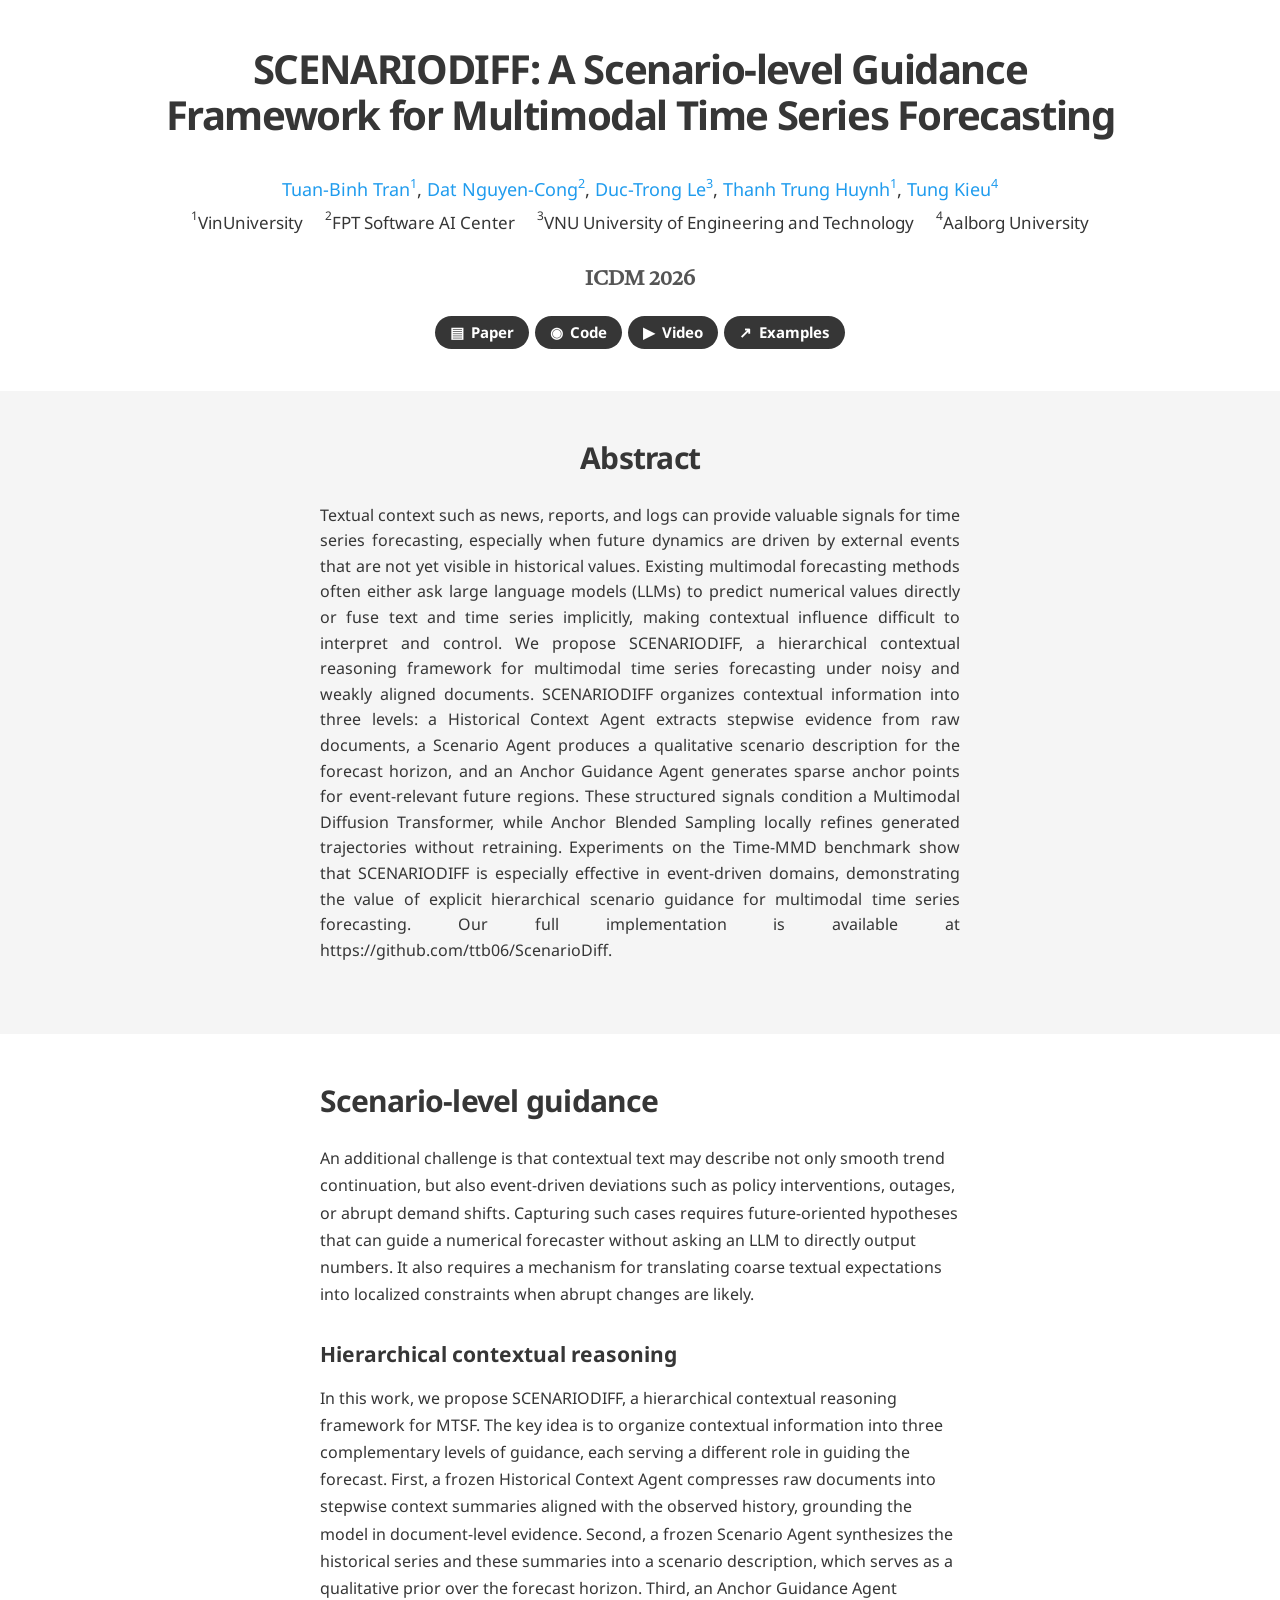
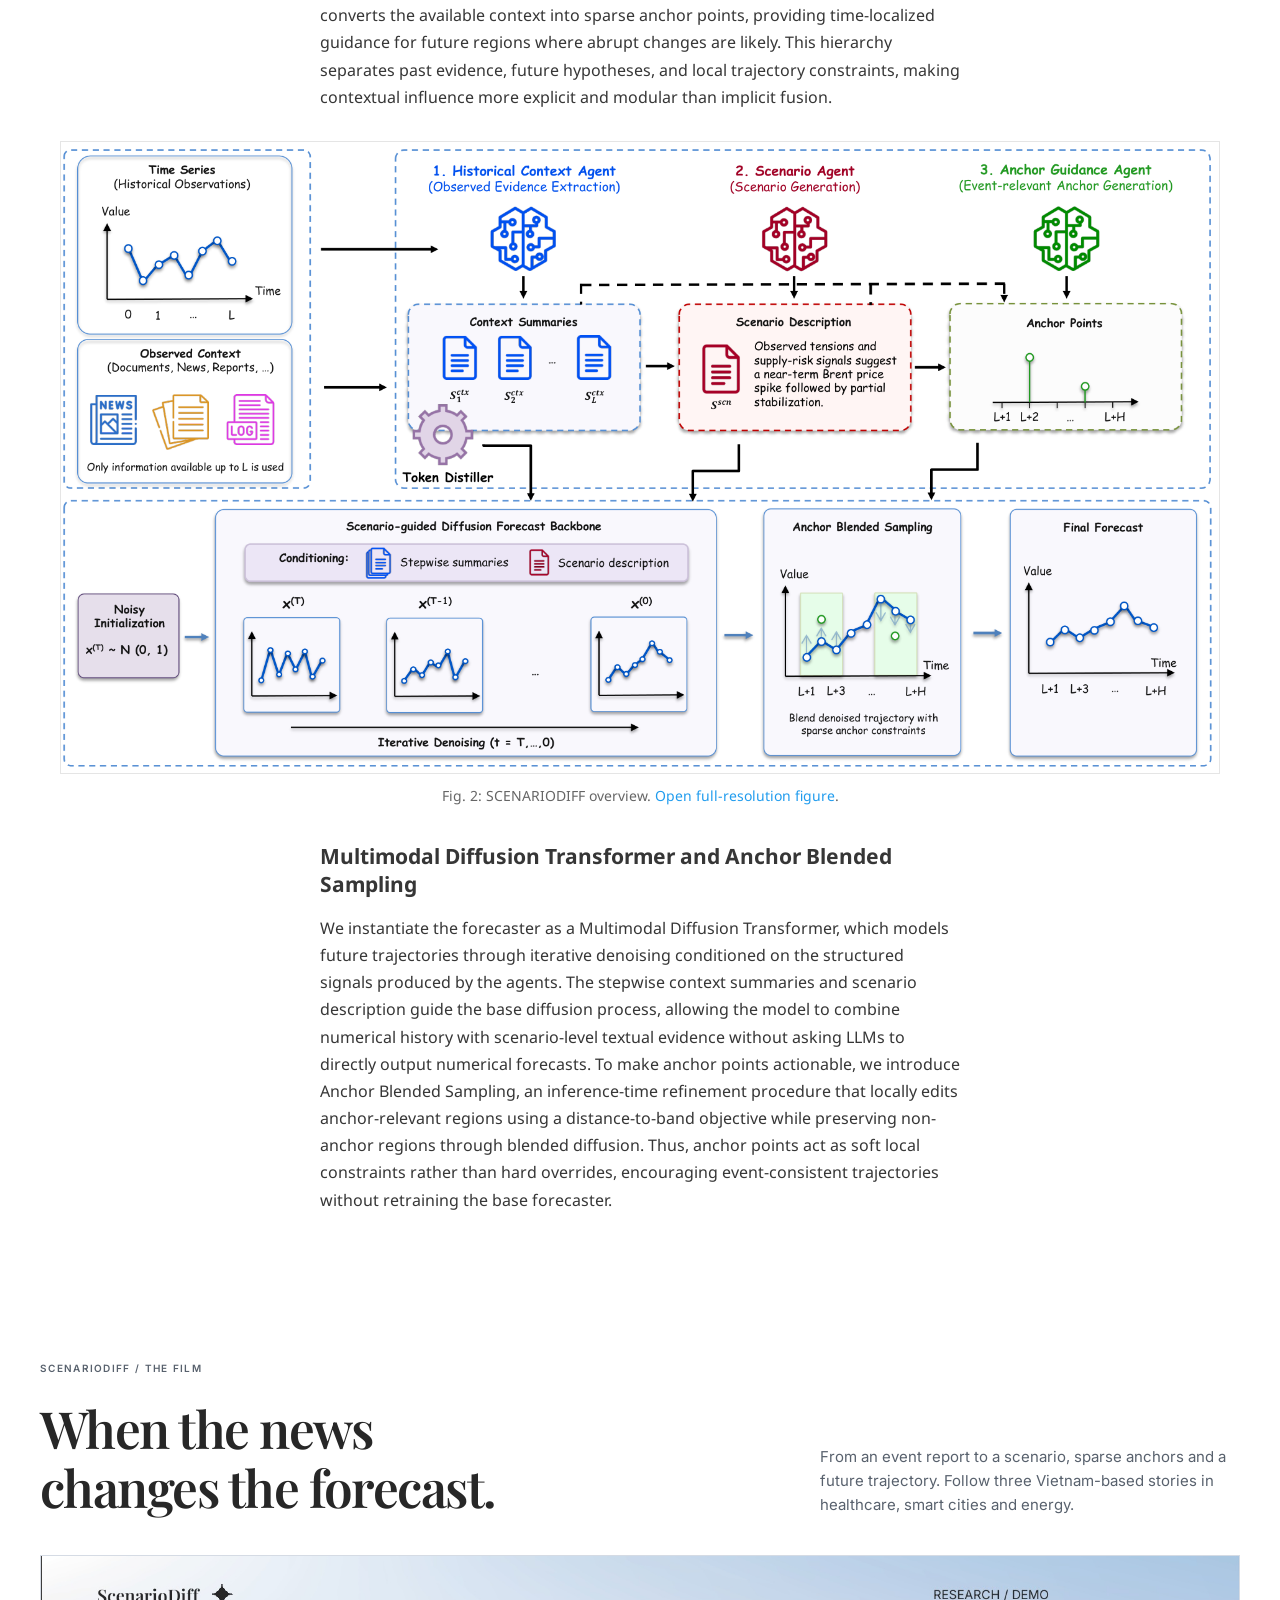
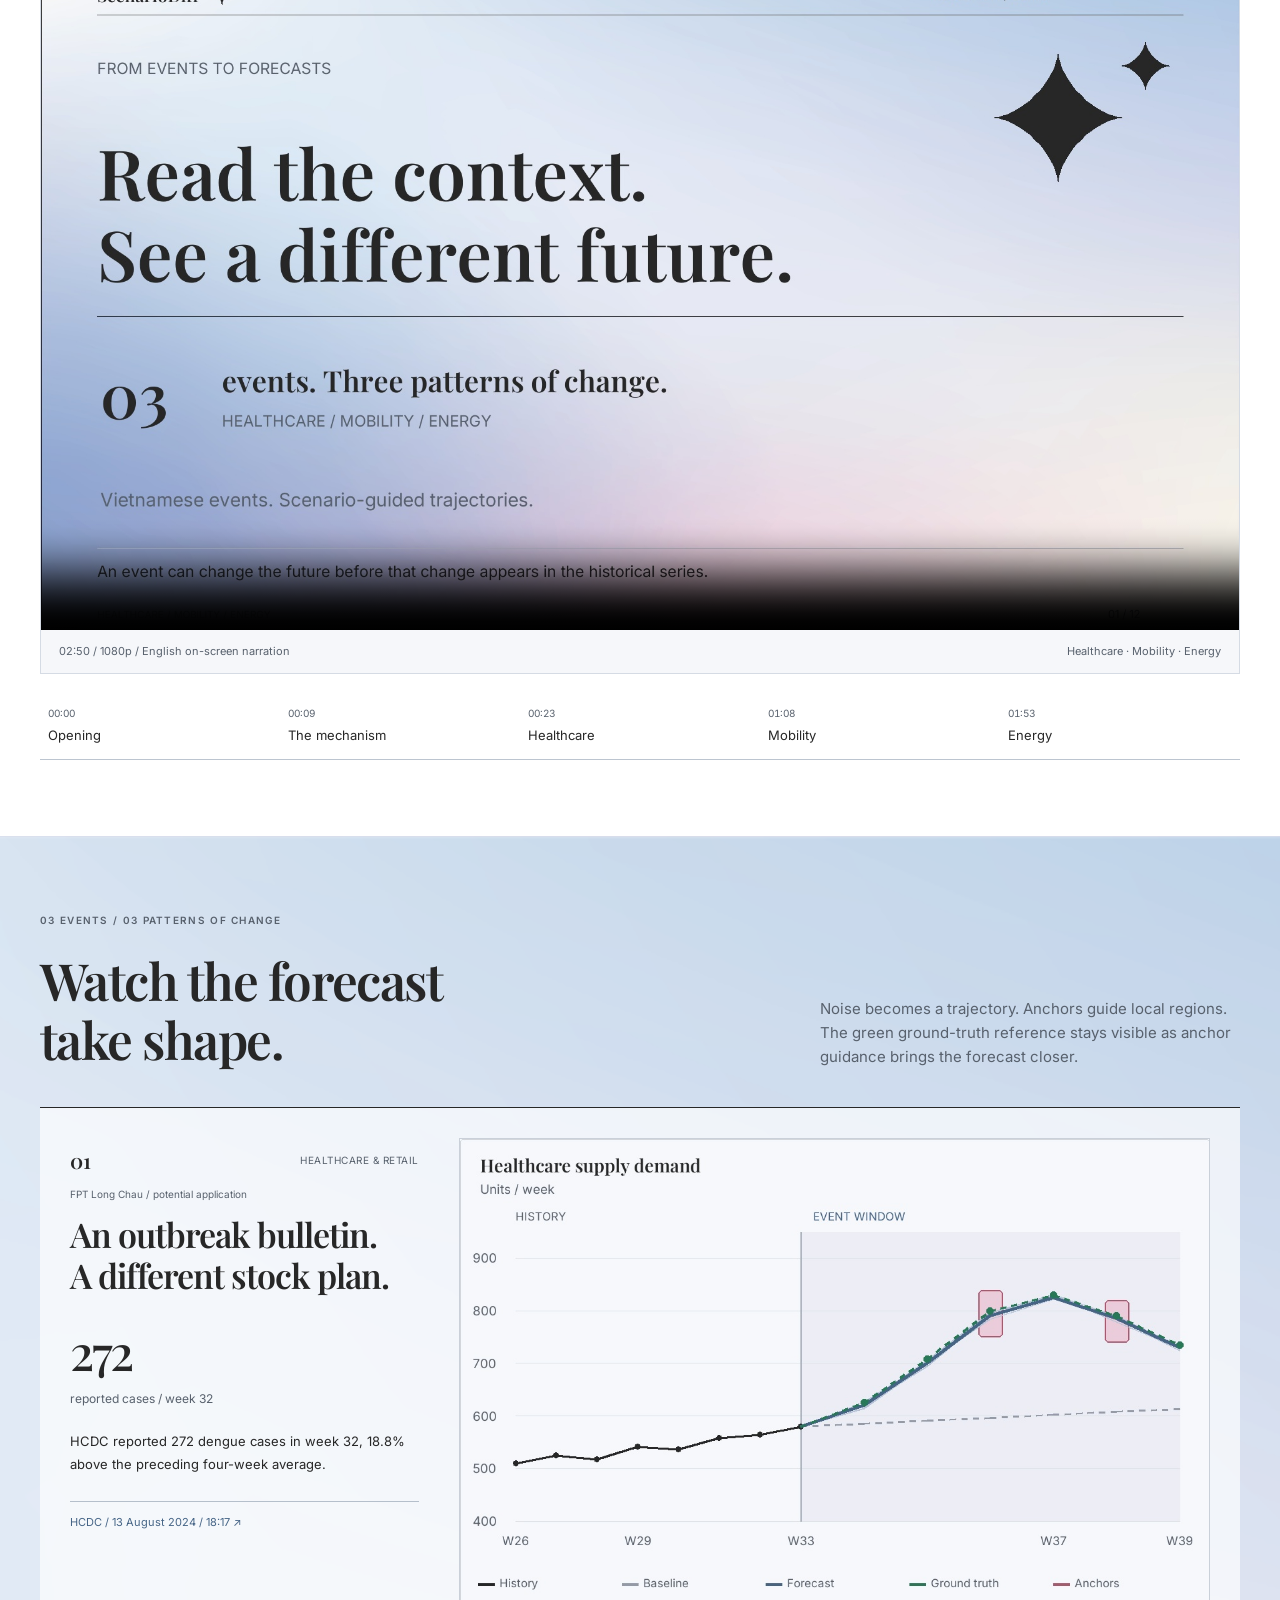
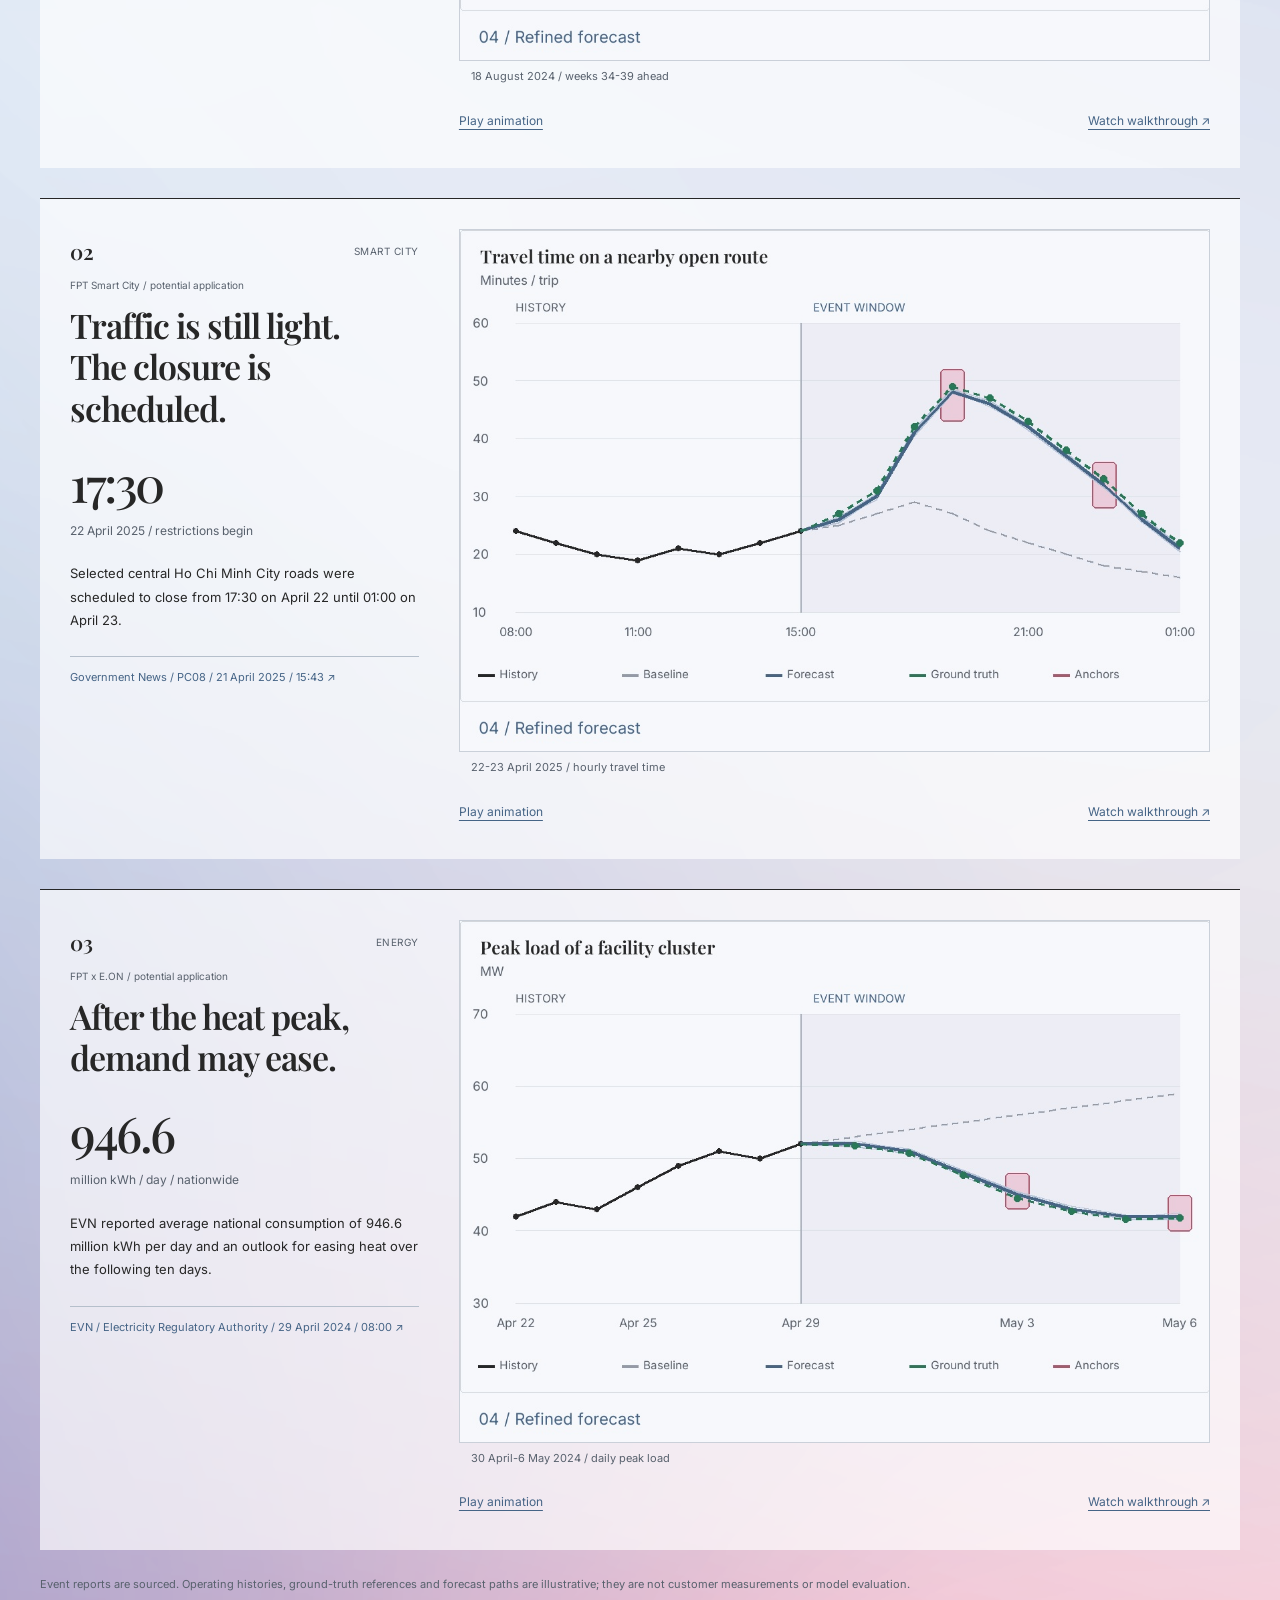
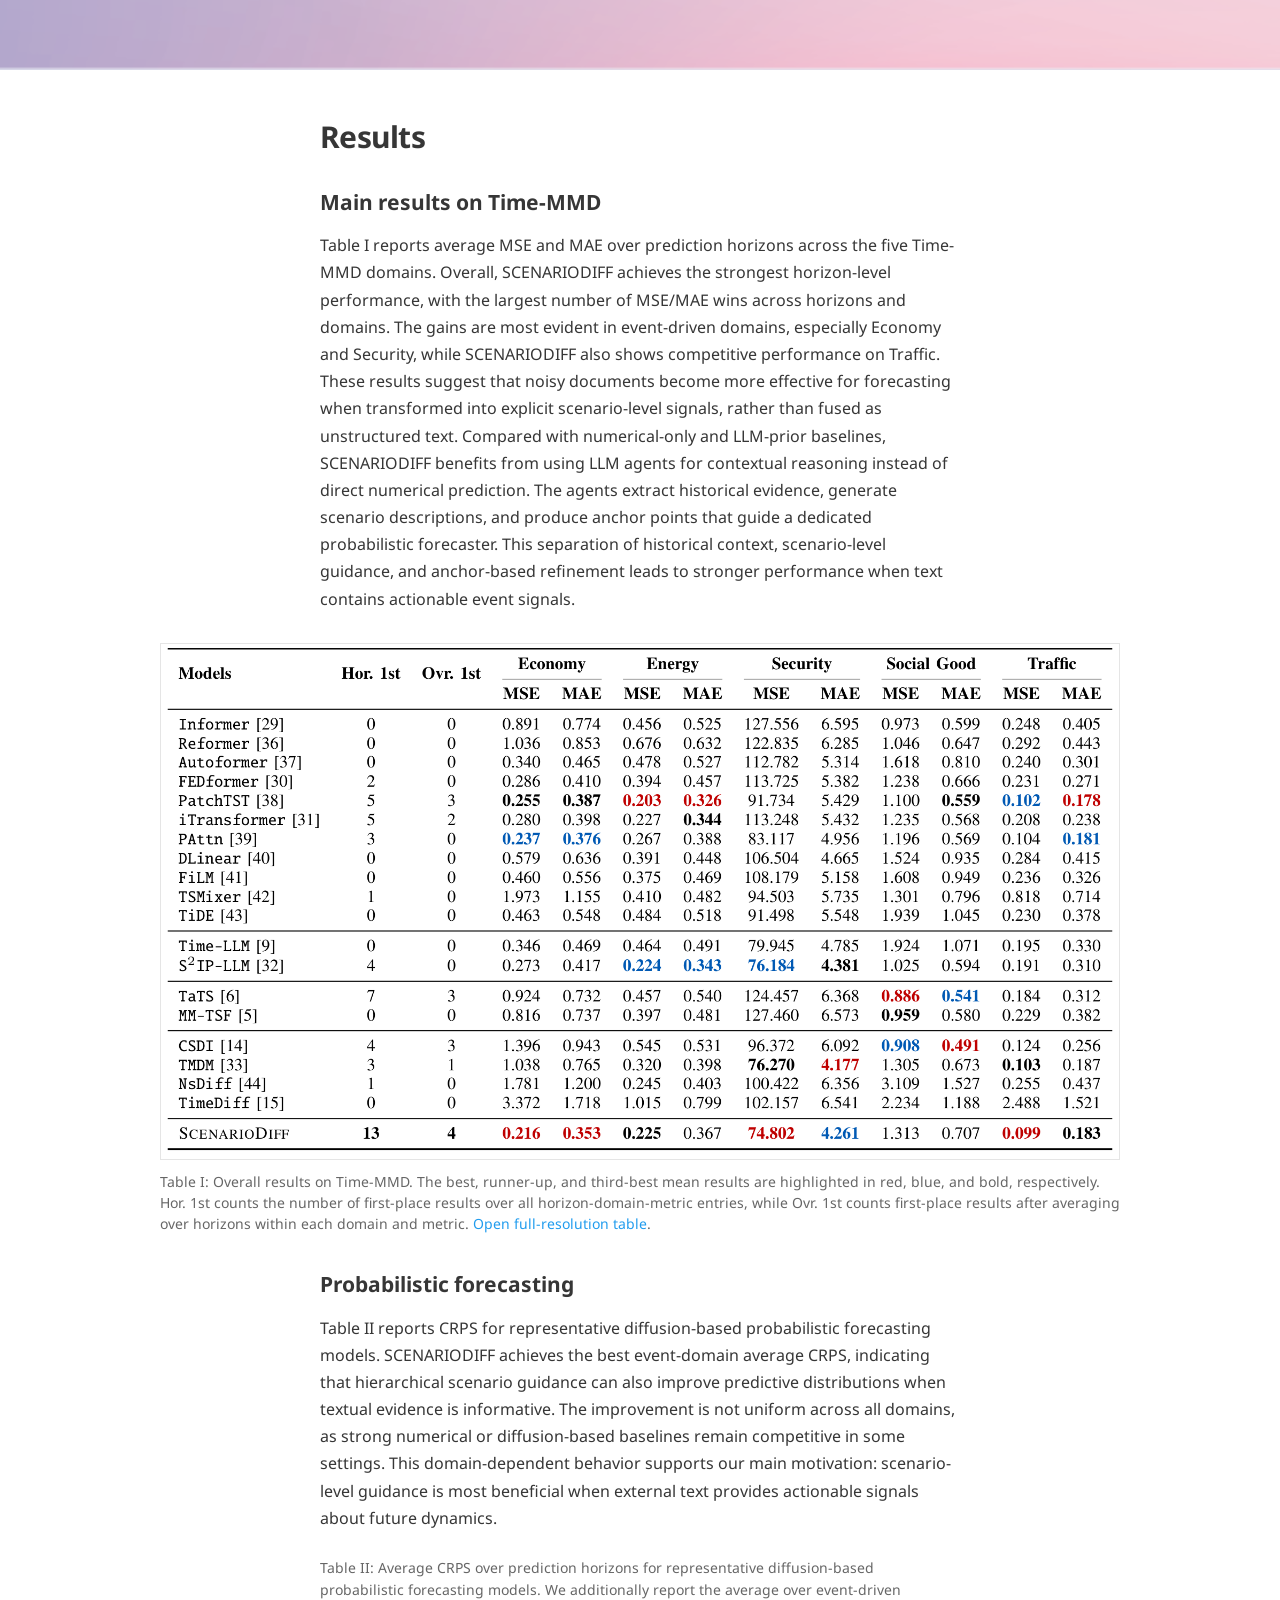
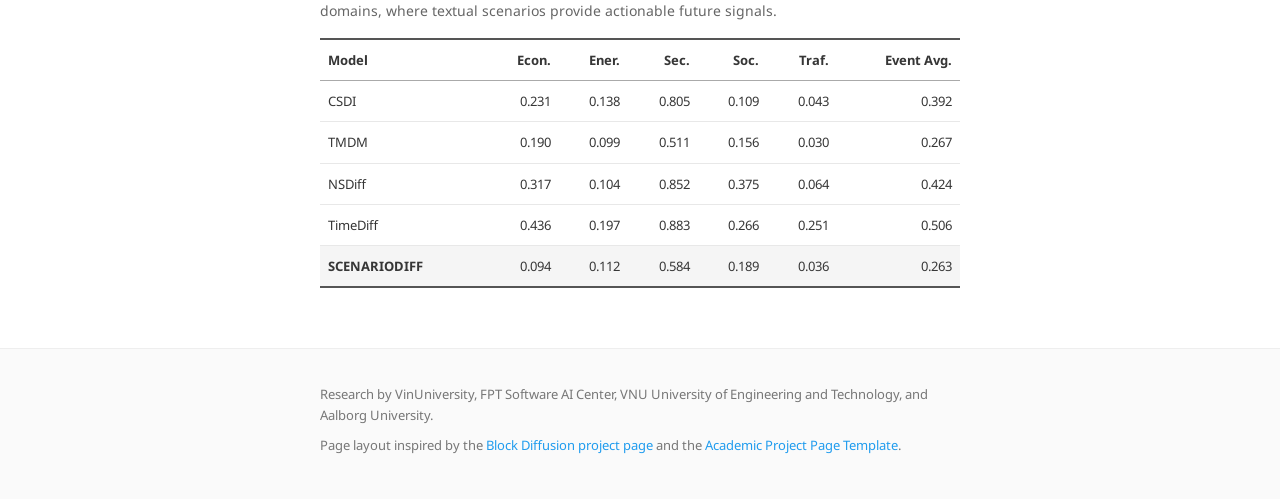
==== index.html @ 07244c04 "Restore Vietnam scenarios with persistent truth and improving anchor guidance" ====
<!doctype html>
<html lang="en">
<head>
  <meta charset="utf-8">
  <meta name="viewport" content="width=device-width, initial-scale=1">
  <meta name="description" content="ScenarioDiff: a scenario-level guidance framework for multimodal time series forecasting. ICDM 2026 research project page, video, and illustrative demo.">
  <meta property="og:title" content="ScenarioDiff: A Scenario-level Guidance Framework for Multimodal Time Series Forecasting">
  <meta property="og:description" content="A research project page with a video and illustrative examples of scenario-guided forecasting.">
  <meta property="og:image" content="assets/poster.jpg">
  <title>ScenarioDiff: Scenario-level Guidance for Time Series Forecasting</title>
  <link href="https://fonts.googleapis.com/css?family=Google+Sans|Noto+Sans|Castoro" rel="stylesheet">
  <link rel="stylesheet" href="styles.css">
  <link rel="stylesheet" href="demo.css">
  <script src="assets/demo-data.js" defer></script>
  <script src="demo.js" defer></script>
</head>
<body>
  <a class="skip-link" href="#abstract">Skip to content</a>

  <header class="publication-header">
    <div class="wide-container">
      <h1>SCENARIODIFF: A Scenario-level Guidance Framework for Multimodal Time Series Forecasting</h1>
      <p class="publication-authors">
        <span>Tuan-Binh Tran<sup>1</sup></span>,
        <span>Dat Nguyen-Cong<sup>2</sup></span>,
        <span>Duc-Trong Le<sup>3</sup></span>,
        <span>Thanh Trung Huynh<sup>1</sup></span>,
        <span>Tung Kieu<sup>4</sup></span>
      </p>
      <p class="publication-affiliations"><span><sup>1</sup>VinUniversity</span><span><sup>2</sup>FPT Software AI Center</span><span><sup>3</sup>VNU University of Engineering and Technology</span><span><sup>4</sup>Aalborg University</span></p>
      <p class="publication-venue">ICDM 2026</p>
      <div class="publication-links">
        <a href="assets/scenariodiff-paper.pdf" target="_blank" rel="noopener noreferrer"><span aria-hidden="true">▤</span> Paper</a>
        <a href="https://github.com/ttb06/ScenarioDiff" target="_blank" rel="noopener noreferrer"><span aria-hidden="true">◉</span> Code</a>
        <a href="#video"><span aria-hidden="true">▶</span> Video</a>
        <a href="#examples"><span aria-hidden="true">↗</span> Examples</a>
      </div>
    </div>
  </header>

  <main>
    <section id="abstract" class="section-shaded">
      <div class="article-container">
        <h2 class="section-title center">Abstract</h2>
        <p class="abstract-text">Textual context such as news, reports, and logs can provide valuable signals for time series forecasting, especially when future dynamics are driven by external events that are not yet visible in historical values. Existing multimodal forecasting methods often either ask large language models (LLMs) to predict numerical values directly or fuse text and time series implicitly, making contextual influence difficult to interpret and control. We propose SCENARIODIFF, a hierarchical contextual reasoning framework for multimodal time series forecasting under noisy and weakly aligned documents. SCENARIODIFF organizes contextual information into three levels: a Historical Context Agent extracts stepwise evidence from raw documents, a Scenario Agent produces a qualitative scenario description for the forecast horizon, and an Anchor Guidance Agent generates sparse anchor points for event-relevant future regions. These structured signals condition a Multimodal Diffusion Transformer, while Anchor Blended Sampling locally refines generated trajectories without retraining. Experiments on the Time-MMD benchmark show that SCENARIODIFF is especially effective in event-driven domains, demonstrating the value of explicit hierarchical scenario guidance for multimodal time series forecasting. Our full implementation is available at https://github.com/ttb06/ScenarioDiff.</p>
      </div>
    </section>

    <section id="method" class="article-section">
      <div class="article-container research-copy">
        <h2 class="section-title">Scenario-level guidance</h2>
        <p>An additional challenge is that contextual text may describe not only smooth trend continuation, but also event-driven deviations such as policy interventions, outages, or abrupt demand shifts. Capturing such cases requires future-oriented hypotheses that can guide a numerical forecaster without asking an LLM to directly output numbers. It also requires a mechanism for translating coarse textual expectations into localized constraints when abrupt changes are likely.</p>
        <h3>Hierarchical contextual reasoning</h3>
        <p>In this work, we propose SCENARIODIFF, a hierarchical contextual reasoning framework for MTSF. The key idea is to organize contextual information into three complementary levels of guidance, each serving a different role in guiding the forecast. First, a frozen Historical Context Agent compresses raw documents into stepwise context summaries aligned with the observed history, grounding the model in document-level evidence. Second, a frozen Scenario Agent synthesizes the historical series and these summaries into a scenario description, which serves as a qualitative prior over the forecast horizon. Third, an Anchor Guidance Agent converts the available context into sparse anchor points, providing time-localized guidance for future regions where abrupt changes are likely. This hierarchy separates past evidence, future hypotheses, and local trajectory constraints, making contextual influence more explicit and modular than implicit fusion.</p>
      </div>
      <div class="wide-container">
        <figure class="source-figure">
          <a href="assets/scenariodiff-method.png" target="_blank" rel="noopener noreferrer" aria-label="Open Figure 2 from the paper at full resolution"><img src="assets/scenariodiff-method.png" alt="Original paper Figure 2 showing time series and observed documents, three guidance agents, the scenario-guided diffusion backbone, anchor blended sampling, and the final forecast." loading="lazy" width="1864" height="1016"></a>
          <figcaption>Fig. 2: SCENARIODIFF overview. <a href="assets/scenariodiff-method.png" target="_blank" rel="noopener noreferrer">Open full-resolution figure</a>.</figcaption>
        </figure>
      </div>
      <div class="article-container research-copy">
        <h3>Multimodal Diffusion Transformer and Anchor Blended Sampling</h3>
        <p>We instantiate the forecaster as a Multimodal Diffusion Transformer, which models future trajectories through iterative denoising conditioned on the structured signals produced by the agents. The stepwise context summaries and scenario description guide the base diffusion process, allowing the model to combine numerical history with scenario-level textual evidence without asking LLMs to directly output numerical forecasts. To make anchor points actionable, we introduce Anchor Blended Sampling, an inference-time refinement procedure that locally edits anchor-relevant regions using a distance-to-band objective while preserving non-anchor regions through blended diffusion. Thus, anchor points act as soft local constraints rather than hard overrides, encouraging event-consistent trajectories without retraining the base forecaster.</p>
      </div>
    </section>

    <section id="video" class="editorial-demo demo-film" lang="en">
      <div class="demo-container">
        <p class="demo-eyebrow">SCENARIODIFF / THE FILM</p>
        <div class="demo-section-heading"><h2>When the news<br>changes the forecast.</h2><p>From an event report to a scenario, sparse anchors and a future trajectory. Follow three Vietnam-based stories in healthcare, smart cities and energy.</p></div>
        <figure class="presentation-film">
          <video id="presentation-video" controls controlslist="nodownload" playsinline preload="metadata" poster="assets/poster.jpg" aria-label="ScenarioDiff presentation in English"><source src="assets/scenariodiff-demo.mp4" type="video/mp4"><track kind="captions" src="assets/demo-en.vtt" srclang="en" label="English">Your browser does not support embedded video.</video>
          <figcaption><span>02:50 / 1080p / English on-screen narration</span><span>Healthcare &middot; Mobility &middot; Energy</span></figcaption>
        </figure>
        <nav class="film-chapters" aria-label="Video chapters"><button type="button" data-seek="0"><span>00:00</span> Opening</button><button type="button" data-seek="9"><span>00:09</span> The mechanism</button><button type="button" data-seek="23"><span>00:23</span> Healthcare</button><button type="button" data-seek="68"><span>01:08</span> Mobility</button><button type="button" data-seek="113"><span>01:53</span> Energy</button></nav>

      </div>
    </section>

    <section id="examples" class="editorial-demo demo-examples" lang="en">
      <div class="demo-container">
        <p class="demo-eyebrow">03 EVENTS / 03 PATTERNS OF CHANGE</p>
        <div class="demo-section-heading"><h2>Watch the forecast<br>take shape.</h2><p>Noise becomes a trajectory. Anchors guide local regions. The green ground-truth reference stays visible as anchor guidance brings the forecast closer.</p></div>
        <div class="event-examples" id="event-examples"></div>
        <p class="provenance-note">Event reports are sourced. Operating histories, ground-truth references and forecast paths are illustrative; they are not customer measurements or model evaluation.</p>
      </div>
    </section>

    <dialog id="clip-dialog" class="editorial-demo clip-dialog" lang="en"><div class="clip-dialog-header"><h2 id="clip-title">Event walkthrough</h2><button type="button" id="close-clip" aria-label="Close video">Close &times;</button></div><video id="clip-video" controls controlslist="nodownload" playsinline preload="metadata"></video></dialog>

    <section id="results" class="article-section">
      <div class="article-container research-copy">
        <h2 class="section-title">Results</h2>
        <h3>Main results on Time-MMD</h3>
        <p>Table I reports average MSE and MAE over prediction horizons across the five Time-MMD domains. Overall, SCENARIODIFF achieves the strongest horizon-level performance, with the largest number of MSE/MAE wins across horizons and domains. The gains are most evident in event-driven domains, especially Economy and Security, while SCENARIODIFF also shows competitive performance on Traffic. These results suggest that noisy documents become more effective for forecasting when transformed into explicit scenario-level signals, rather than fused as unstructured text. Compared with numerical-only and LLM-prior baselines, SCENARIODIFF benefits from using LLM agents for contextual reasoning instead of direct numerical prediction. The agents extract historical evidence, generate scenario descriptions, and produce anchor points that guide a dedicated probabilistic forecaster. This separation of historical context, scenario-level guidance, and anchor-based refinement leads to stronger performance when text contains actionable event signals.</p>
      </div>
      <div class="wide-container">
        <figure class="source-figure results-figure">
          <a href="assets/scenariodiff-results.png" target="_blank" rel="noopener noreferrer" aria-label="Open the complete original Table I at full resolution"><img src="assets/scenariodiff-results.png" alt="Complete Table I from the paper: MSE and MAE for all 20 models across Economy, Energy, Security, Social Good, and Traffic. ScenarioDiff records 13 horizon-level first-place results and four first places after averaging over horizons." loading="lazy" width="1792" height="964"></a>
          <figcaption>Table I: Overall results on Time-MMD. The best, runner-up, and third-best mean results are highlighted in red, blue, and bold, respectively. Hor. 1st counts the number of first-place results over all horizon-domain-metric entries, while Ovr. 1st counts first-place results after averaging over horizons within each domain and metric. <a href="assets/scenariodiff-results.png" target="_blank" rel="noopener noreferrer">Open full-resolution table</a>.</figcaption>
        </figure>
      </div>
      <div class="article-container research-copy">
        <h3>Probabilistic forecasting</h3>
        <p>Table II reports CRPS for representative diffusion-based probabilistic forecasting models. SCENARIODIFF achieves the best event-domain average CRPS, indicating that hierarchical scenario guidance can also improve predictive distributions when textual evidence is informative. The improvement is not uniform across all domains, as strong numerical or diffusion-based baselines remain competitive in some settings. This domain-dependent behavior supports our main motivation: scenario-level guidance is most beneficial when external text provides actionable signals about future dynamics.</p>
        <div class="table-scroll" role="region" aria-label="Table II: probabilistic forecasting results" tabindex="0">
          <table class="paper-results-table">
            <caption>Table II: Average CRPS over prediction horizons for representative diffusion-based probabilistic forecasting models. We additionally report the average over event-driven domains, where textual scenarios provide actionable future signals.</caption>
            <thead><tr><th scope="col">Model</th><th scope="col">Econ.</th><th scope="col">Ener.</th><th scope="col">Sec.</th><th scope="col">Soc.</th><th scope="col">Traf.</th><th scope="col">Event Avg.</th></tr></thead>
            <tbody>
              <tr><th scope="row">CSDI</th><td>0.231</td><td>0.138</td><td>0.805</td><td>0.109</td><td>0.043</td><td>0.392</td></tr>
              <tr><th scope="row">TMDM</th><td>0.190</td><td>0.099</td><td>0.511</td><td>0.156</td><td>0.030</td><td>0.267</td></tr>
              <tr><th scope="row">NSDiff</th><td>0.317</td><td>0.104</td><td>0.852</td><td>0.375</td><td>0.064</td><td>0.424</td></tr>
              <tr><th scope="row">TimeDiff</th><td>0.436</td><td>0.197</td><td>0.883</td><td>0.266</td><td>0.251</td><td>0.506</td></tr>
              <tr class="our-method"><th scope="row">SCENARIODIFF</th><td>0.094</td><td>0.112</td><td>0.584</td><td>0.189</td><td>0.036</td><td>0.263</td></tr>
            </tbody>
          </table>
        </div>
      </div>
    </section>
  </main>

  <footer class="site-footer"><div class="article-container"><p>Research by VinUniversity, FPT Software AI Center, VNU University of Engineering and Technology, and Aalborg University.</p><p>Page layout inspired by the <a href="https://m-arriola.com/bd3lms/" target="_blank" rel="noopener noreferrer">Block Diffusion project page</a> and the <a href="https://github.com/eliahuhorwitz/Academic-project-page-template" target="_blank" rel="noopener noreferrer">Academic Project Page Template</a>.</p></div></footer>
</body>
</html>
---- styles.css ----
:root{--text:#363636;--muted:#555;--link:#209cee;--shade:#f5f5f5;--line:#dbdbdb;--green:#168f35;--red:#ff3860}
*{box-sizing:border-box}
html{scroll-behavior:smooth}
body{margin:0;background:#fff;color:var(--text);font:16px/1.55 'Noto Sans',Arial,sans-serif}
button,a{font:inherit}button{cursor:pointer}a{color:var(--link);text-decoration:none}a:hover{text-decoration:underline}
a:focus-visible,button:focus-visible,video:focus-visible{outline:3px solid var(--link);outline-offset:3px}
p{margin:0 0 1.15em}h1,h2,h3{margin-top:0}
.skip-link{position:absolute;left:12px;top:-80px;background:#fff;padding:8px;z-index:10}.skip-link:focus{top:10px}
.wide-container{width:min(100% - 40px,960px);margin-inline:auto}
.article-container{width:min(100% - 40px,640px);margin-inline:auto}
.publication-header{padding:46px 0 10px;text-align:center;font-family:'Google Sans','Noto Sans',Arial,sans-serif}
.publication-header h1{font-size:40px;font-weight:700;line-height:1.15;letter-spacing:-.035em;max-width:950px;margin:0 auto 36px}
.publication-authors{font-size:18px;line-height:1.75;margin:0 auto 2px;max-width:950px}
.publication-authors span{display:inline-block;color:var(--link)}
.publication-authors sup,.publication-affiliations sup{font-size:.7em;position:relative;top:-.1em}
.publication-affiliations{font-size:17px;line-height:1.65;display:flex;justify-content:center;flex-wrap:wrap;column-gap:22px;row-gap:0;max-width:920px;margin:0 auto}
.publication-affiliations span{white-space:nowrap}
.publication-venue{font:700 21px/1.4 'Castoro',Georgia,serif;color:#555;margin:29px 0 21px}
.publication-links{display:flex;align-items:center;justify-content:center;flex-wrap:wrap;gap:6px}
.publication-links a{display:inline-flex;align-items:center;gap:7px;border-radius:999px;background:#363636;color:#fff;padding:7px 15px;font-family:'Google Sans','Noto Sans',sans-serif;font-weight:700;font-size:15px;line-height:1.3}
.publication-links a:hover{background:#4a4a4a;text-decoration:none}
.publication-links a span{font-size:15px}
.teaser{padding-top:30px;padding-bottom:55px;font-family:'Google Sans','Noto Sans',sans-serif}
.teaser-row{margin:0 auto 18px}
.teaser-row h2{font-size:19px;font-weight:700;line-height:1.5;text-align:center;margin:18px 0 7px}
.teaser-row h2 span{font-weight:400;margin-left:12px;white-space:nowrap}
.ok{color:var(--green)}.no{color:#f32d3d}
.teaser-visual{height:94px;display:flex;align-items:center;justify-content:center;overflow:hidden}
.teaser-visual svg{display:block;width:100%;height:90px}
.teaser-axis{stroke:#ddd;stroke-width:1}.teaser-history{fill:none;stroke:#666;stroke-width:3}.teaser-origin{stroke:#aaa;stroke-dasharray:5 5}.teaser-baseline{fill:none;stroke:#888;stroke-width:2.5;stroke-dasharray:8 7}.teaser-guided{fill:none;stroke:#209cee;stroke-width:4;stroke-dasharray:500;stroke-dashoffset:500;animation:draw 4s 1s ease forwards}.teaser-anchor{fill:#ffe0e6;stroke:var(--red);stroke-width:1.5}
.context-strip{gap:20px;color:#595959;font-family:'Noto Sans',Arial,sans-serif}.context-strip b{font-size:25px;color:#888;font-weight:400}.context-piece{background:#fff5dc;padding:10px 15px;font-size:14px;text-align:center;border-radius:2px}
.teaser-caption{text-align:center;color:#777;font:13px/1.5 'Noto Sans',sans-serif;margin-top:20px}
.section-shaded{background:var(--shade)}
.section-title{font:700 30px/1.25 'Google Sans','Noto Sans',sans-serif;letter-spacing:-.025em;margin:0 0 26px}.section-title.center{text-align:center}
.article-section,.section-shaded{padding-top:48px;padding-bottom:52px}
.article-section.section-shaded{padding-top:48px;padding-bottom:52px}
.article-container p{line-height:1.6}
.abstract-text{text-align:justify;line-height:1.6}
.paper-figure{margin:26px 0}.paper-figure figcaption,.video-figure figcaption,.example-grid figcaption{font-size:14px;color:#666;line-height:1.5;text-align:center;margin-top:11px}
.figure-comparison{display:grid;grid-template-columns:1fr 1fr;gap:16px}.figure-comparison>div{border:1px solid #ddd;padding:12px 10px 2px}.figure-comparison span{display:block;text-align:center;font:700 15px 'Google Sans',sans-serif}.figure-comparison svg{width:100%;height:auto;display:block}
.figure-comparison path{fill:none}.gridline{stroke:#e5e5e5;stroke-width:1}.origin{stroke:#999;stroke-width:1;stroke-dasharray:4 4}.past{stroke:#555;stroke-width:3}.flat{stroke:#888;stroke-width:2;stroke-dasharray:6 5}.truth{stroke:#aaa;stroke-width:2;stroke-dasharray:4 4}.guided{stroke:#209cee;stroke-width:3}.band{fill:#ffe4e9;stroke:#ff3860}
.method-flow{border:1px solid #ddd;background:#fff;display:flex;align-items:stretch;padding:17px 13px;gap:7px}.method-flow>div{min-width:0;flex:1;text-align:center}.method-flow>b,.method-flow>span{align-self:center;color:#888;font-size:20px;font-weight:400}.method-flow b{display:block;color:var(--link);font-size:18px;margin-bottom:7px}.method-flow strong{display:block;font:700 13px/1.35 'Google Sans',sans-serif}.method-flow small{display:block;color:#777;font-size:11px;line-height:1.45;margin-top:5px}
.section-intro{text-align:center;max-width:720px;margin:0 auto 28px}
.video-figure{max-width:880px;margin:0 auto}.video-figure video{width:100%;display:block;aspect-ratio:16/9;background:#102630}.video-download{text-align:center;margin:16px 0 0}
.example-grid{display:grid;grid-template-columns:repeat(3,1fr);gap:18px}.example-grid figure{margin:0;min-width:0}.example-grid video{display:block;width:100%;aspect-ratio:16/9;background:#102630}.example-grid figcaption{text-align:left;margin-top:9px}.example-grid figcaption strong{color:#363636}
.demo-notice{max-width:770px;margin:0 auto 20px;text-align:center;color:#666;font-size:13px}
.case-tabs{display:flex;justify-content:center;flex-wrap:wrap;gap:7px;border-bottom:1px solid #dbdbdb;margin-bottom:0}
.case-tab{border:1px solid #dbdbdb;border-bottom:0;border-radius:3px 3px 0 0;background:#f7f7f7;color:#555;padding:9px 19px;font-family:'Google Sans',sans-serif;font-size:15px}.case-tab.active{background:#fff;color:var(--link);border-color:#dbdbdb;font-weight:700}
.case-content{border:1px solid #dbdbdb;border-top:0;padding:25px 31px 29px}
.case-intro{display:flex;justify-content:space-between;gap:20px;align-items:start}.case-kicker{color:#888;font-size:11px;font-weight:700;letter-spacing:.09em}.case-intro h3{font:700 24px/1.3 'Google Sans',sans-serif;margin:5px 0 5px}.case-intro p{font-size:14px;margin:0;color:#555}.case-icon{font-size:28px;color:var(--link)}
.demo-stage{border:1px solid #e1e1e1;margin:22px 0 0;padding:15px 20px 12px}.chart-header{display:flex;justify-content:space-between;gap:20px;color:#888;font-size:10px;font-weight:700;letter-spacing:.08em}.chart-header span:first-child{color:#555}.chart-divider{display:inline-block;height:9px;border-left:1px dashed #888;margin:0 7px}
#demo-chart{display:block;width:100%;height:auto;margin:8px 0 0}.chart-legend{display:flex;gap:15px;flex-wrap:wrap;color:#666;font-size:11px;padding:0 0 3px}.chart-legend span{display:inline-flex;align-items:center;gap:6px}.chart-legend i{width:15px;border-top:2px solid}.legend-history{border-color:#3c5960!important}.legend-baseline{border-color:#9eaeb4!important;border-style:dashed!important}.legend-guided{border-color:#315fff!important}.legend-anchor{width:11px!important;height:9px;background:#fb775e33;border:1px solid #fb775e!important}
.step-controls{display:flex;flex-wrap:wrap;gap:7px;margin-top:19px}.step-button{border:1px solid #dbdbdb;background:#fff;border-radius:3px;color:#555;padding:7px 12px;font-size:13px}.step-button i{font-style:normal;color:#888;margin-right:4px}.step-button.active{border-color:var(--link);color:var(--link);font-weight:700}.step-button.active i{color:var(--link)}
.step-narrative{margin-top:17px;border-left:3px solid var(--link);padding:3px 0 3px 15px;display:flex;align-items:center;gap:15px}.step-tag{font-size:10px;font-weight:700;letter-spacing:.08em;color:#777;min-width:155px}.step-narrative p{font-size:13px;color:#555;margin:0;flex:1}.next-button{border:1px solid #dbdbdb;border-radius:3px;background:#fff;color:var(--link);padding:7px 11px;font-size:12px;white-space:nowrap}.next-button:hover{border-color:var(--link)}
.results-table{width:100%;border-collapse:collapse;margin:23px 0 10px}.results-table caption{caption-side:top;text-align:left;font-weight:700;margin-bottom:8px}.results-table th,.results-table td{border:1px solid #dbdbdb;padding:9px 13px;text-align:left}.results-table th{background:#eee}.results-table td:last-child,.results-table th:last-child{text-align:right}.table-note{color:#777;font-size:13px}
.bibtex{overflow:auto;background:#f5f5f5;padding:20px;border:1px solid #e3e3e3;font:13px/1.5 Consolas,monospace;white-space:pre}
.site-footer{background:#fafafa;border-top:1px solid #eee;padding:35px 0;color:#777;font-size:13px}.site-footer p{margin:0 0 9px}
@keyframes draw{to{stroke-dashoffset:0}}
@media(max-width:700px){.publication-header{padding-top:30px}.publication-header h1{font-size:31px;margin-bottom:23px}.publication-authors{font-size:16px}.publication-affiliations{font-size:14px;column-gap:12px}.publication-venue{font-size:19px;margin:22px 0 15px}.teaser{padding-top:24px;padding-bottom:35px}.teaser-row h2{font-size:16px}.teaser-row h2 span{display:inline-block;margin-left:5px}.teaser-visual{height:72px}.teaser-visual svg{height:70px}.context-strip{gap:6px}.context-strip b{font-size:16px}.context-piece{padding:7px;font-size:10px}.article-section,.section-shaded,.article-section.section-shaded{padding-top:40px;padding-bottom:43px}.section-title{font-size:27px}.figure-comparison{gap:7px}.figure-comparison>div{padding:7px}.figure-comparison span{font-size:12px}.method-flow{display:grid;grid-template-columns:1fr;gap:5px}.method-flow>span{text-align:center;transform:rotate(90deg)}.method-flow>div{padding:5px}.example-grid{grid-template-columns:1fr;gap:23px}.case-content{padding:18px 15px}.case-intro h3{font-size:21px}.demo-stage{padding:11px 8px}.chart-header{font-size:8px}.step-controls{gap:4px}.step-button{padding:6px 8px;font-size:11px}.step-narrative{display:block}.step-tag{margin-bottom:7px}.next-button{margin-top:10px}}
@media(prefers-reduced-motion:reduce){html{scroll-behavior:auto}.teaser-guided{animation:none;stroke-dashoffset:0}}
@media(max-width:700px){.case-tabs{display:grid;grid-template-columns:repeat(3,1fr);gap:0}.case-tab{font-size:12px;line-height:1.25;padding:9px 4px;white-space:normal}.case-tab + .case-tab{border-left:0}}
.source-figure{max-width:960px;margin:0 auto}.source-figure img{display:block;width:100%;height:auto;background:#fff;border:1px solid #e5e5e5}.source-figure figcaption{font-size:14px;color:#666;line-height:1.5;text-align:center;margin-top:11px}.source-figure a:hover img{border-color:#209cee}
#method .wide-container{width:min(100% - 40px,1160px)}#method .source-figure{max-width:1160px}@media(max-width:700px){.source-figure>a{display:block;overflow-x:auto;border:1px solid #e5e5e5}.source-figure img{width:900px;max-width:none;border:0}.source-figure figcaption:after{content:"Swipe the figure to inspect each component.";display:block;color:#777;font-size:12px;margin-top:3px}}
.publication-header{padding-bottom:42px}
.research-copy h3{font:700 21px/1.35 'Google Sans','Noto Sans',sans-serif;margin:32px 0 16px}
.research-copy p{line-height:1.7}
#method .source-figure,.results-figure{margin-top:30px;margin-bottom:36px}
.results-figure figcaption{text-align:left}
.table-scroll{overflow-x:auto;margin-top:25px;padding-bottom:8px}
.table-scroll:focus-visible{outline:2px solid var(--link);outline-offset:4px}
.paper-results-table{border-collapse:collapse;width:100%;font-size:13px;font-variant-numeric:tabular-nums}
.paper-results-table caption{text-align:left;color:#666;line-height:1.55;margin-bottom:16px;font-size:14px}
.paper-results-table th,.paper-results-table td{padding:10px 8px;text-align:right;white-space:nowrap}
.paper-results-table th:first-child{text-align:left}
.paper-results-table thead{border-top:2px solid #555;border-bottom:1px solid #aaa}
.paper-results-table tbody tr{border-bottom:1px solid #e8e8e8}
.paper-results-table tbody th{font-weight:400}
.paper-results-table .our-method{border-top:1px solid #aaa;border-bottom:2px solid #555;background:#f5f5f5}
.paper-results-table .our-method th{font-weight:700}
@media(max-width:700px){.results-figure figcaption:after{content:"Swipe to read all columns, or open the full-resolution table."}.research-copy h3{font-size:20px}.paper-results-table{font-size:12px}}
---- demo.css ----
@font-face{font-family:DemoSerif;src:url('assets/fonts/PlayfairDisplay.ttf') format('truetype');font-weight:400 900;font-display:swap}
@font-face{font-family:DemoSans;src:url('assets/fonts/Inter.ttf') format('truetype');font-weight:100 900;font-display:swap}
.editorial-demo{--demo-ink:#272727;--demo-muted:#58616d;--demo-blue:#456486;--demo-pink:#ad576f;font-family:DemoSans,Arial,sans-serif;color:var(--demo-ink);font-size:15px;line-height:1.6;padding:76px 0}
.demo-container{width:min(100% - 48px,1200px);margin:auto}
.editorial-demo h2,.editorial-demo h3,.editorial-demo h4{font-family:DemoSerif,Georgia,serif;font-weight:600;letter-spacing:-.03em}
.editorial-demo h2{font-size:clamp(34px,4vw,54px);line-height:1.15;margin:0}
.editorial-demo a{color:var(--demo-blue);text-underline-offset:4px}
.editorial-demo button,.editorial-demo input{font-family:DemoSans,Arial,sans-serif}
.demo-eyebrow{font-size:10px;letter-spacing:.13em;font-weight:600;color:var(--demo-muted);margin-bottom:23px}
.demo-section-heading{display:flex;align-items:flex-end;justify-content:space-between;gap:40px;margin-bottom:38px}
.demo-section-heading>p{max-width:420px;margin:0;color:var(--demo-muted);font-size:15px}
.demo-film{background:#fff}
.presentation-film{margin:0;border:1px solid #d5dbe4;background:#f6f7fa}
.presentation-film video{display:block;width:100%;aspect-ratio:16/9;background:#e3e9f1}
.presentation-film figcaption{display:flex;justify-content:space-between;gap:16px;font-size:11px;color:var(--demo-muted);padding:13px 18px}
.film-chapters{display:grid;grid-template-columns:repeat(5,1fr);margin-top:18px;border-bottom:1px solid #bcc5d0}
.film-chapters button{background:none;border:0;border-top:2px solid transparent;padding:11px 8px 13px;text-align:left;font-size:13px;color:var(--demo-ink)}
.film-chapters button:hover,.film-chapters button.active{border-top-color:var(--demo-ink);background:#f1f3f7}
.film-chapters span{display:block;color:var(--demo-muted);font-size:10px;margin-bottom:4px;font-variant-numeric:tabular-nums}
.demo-resource-links{display:flex;flex-wrap:wrap;gap:26px;margin-top:23px;font-size:12px}
.demo-examples{background:#eaedf4 url('assets/demo-background.png') center/cover}
.event-examples{display:grid;grid-template-columns:repeat(3,minmax(0,1fr));gap:26px}
.event-example{background:#ffffffa8;border-top:1px solid #272727;padding:24px 24px 20px;display:flex;flex-direction:column;min-width:0}
.event-example .event-number{font:600 21px DemoSerif,Georgia,serif;display:flex;justify-content:space-between;margin-bottom:24px}
.event-number span{font:10px DemoSans,Arial,sans-serif;letter-spacing:.05em;color:var(--demo-muted);align-self:center}
.event-example h3{font-size:26px;line-height:1.22;min-height:94px;margin:0 0 15px;white-space:pre-line}
.event-example .event-stat{font:500 49px/1.2 DemoSerif,Georgia,serif;letter-spacing:-.05em}
.event-example .event-unit{font-size:11px;color:var(--demo-muted);margin:8px 0 16px}
.event-example .event-fact{font-size:12px;min-height:78px;margin-bottom:14px}
.event-example .event-source{font-size:10px;display:block;padding-top:12px;border-top:1px solid #b5bfcb}
.event-example .event-spark{width:100%;height:100px;display:block;margin:16px 0 3px}
.event-example .spark-caption{font-size:10px;color:var(--demo-muted);margin-bottom:22px}
.event-actions{display:flex;flex-wrap:wrap;gap:12px;align-items:center;margin-top:auto}
.editorial-demo .demo-button{border:1px solid var(--demo-ink);background:var(--demo-ink);color:#fff;padding:10px 15px;font-size:12px;border-radius:0;white-space:nowrap}
.editorial-demo .demo-button:hover{background:#456486;border-color:#456486}
.editorial-demo .text-button{border:0;background:none;padding:8px 0;color:var(--demo-blue);font-size:12px;white-space:nowrap;text-decoration:underline;text-underline-offset:4px}
.editorial-demo button:disabled{opacity:.38;cursor:default}

.event-location{font-size:10px;color:var(--demo-muted);margin:-12px 0 12px}
.denoising-figure{margin:22px -12px 10px}
.denoising-loop{display:block;width:100%;aspect-ratio:56/39;background:#f7f8fb;border:1px solid #cad0d9}
.denoising-figure figcaption{font-size:10px;color:var(--demo-muted);padding:7px 12px}
.event-downloads{display:flex;align-items:center;gap:18px;font-size:10px;border-top:1px solid #bdc6d2;margin-top:12px;padding-top:10px}
.event-downloads .text-button{font-size:10px;padding:0;margin-left:auto}
.event-actions{gap:8px 20px}
.event-actions .text-button{font-size:11px}
.event-example h3{min-height:65px}
.event-example .event-fact{min-height:100px;margin-bottom:10px}
.provenance-note{font-size:11px;line-height:1.8;color:var(--demo-muted);max-width:940px;margin:25px 0 0}
.clip-dialog{width:min(1100px,94vw);max-width:94vw;max-height:94vh;border:1px solid #b2bbc7;padding:24px;background:#f4f5fa}
.clip-dialog::backdrop{background:#171b26c9}
.clip-dialog-header{display:flex;align-items:center;justify-content:space-between;gap:20px;margin-bottom:18px}
.clip-dialog h2{font-size:28px}
.clip-dialog-header button{border:1px solid #272727;background:none;padding:8px 14px;white-space:nowrap}
.clip-dialog video{display:block;width:100%;max-height:75vh;background:#e5e9f2}
.editorial-demo button:focus-visible,.editorial-demo a:focus-visible{outline:2px solid #456486;outline-offset:5px}
@media(min-width:1500px){.demo-examples .demo-container{width:min(100% - 80px,1440px)}}
@media(max-width:950px){.event-examples{grid-template-columns:1fr}.event-example{padding:24px}.event-example h3{min-height:0}.event-example .event-fact{min-height:0}.denoising-figure{margin:22px 0 10px}.event-number{margin-bottom:16px!important}.event-actions{justify-content:space-between}.event-example .event-stat{font-size:42px}}
@media(max-width:700px){.editorial-demo{padding:48px 0}.demo-container{width:calc(100% - 32px)}.demo-section-heading{display:block;margin-bottom:28px}.demo-section-heading>p{margin-top:22px;font-size:14px}.presentation-film figcaption{display:block;font-size:10px}.presentation-film figcaption span{display:block}.film-chapters button{font-size:10px;padding:10px 4px}.film-chapters span{font-size:9px}.demo-resource-links{gap:20px}.clip-dialog{padding:14px}.clip-dialog h2{font-size:21px}}

/* Give each animation enough space for readable axes and comparisons. */
.event-examples{grid-template-columns:1fr;gap:30px}
.event-example{display:grid;grid-template-columns:minmax(260px,.72fr) minmax(0,1.55fr);gap:40px;padding:30px}
.event-copy{padding:8px 0;min-width:0}
.event-visual{min-width:0}
.event-example h3{font-size:34px;min-height:0;margin-bottom:25px}
.event-example .event-fact{font-size:13px;min-height:0;line-height:1.8;margin-top:22px}
.event-example .event-unit{font-size:12px}
.event-example .event-source{font-size:11px;margin-top:24px}
.denoising-figure{margin:0 0 10px}
.denoising-figure figcaption{font-size:11px}
.event-actions{justify-content:space-between;margin-top:0}
.event-actions .text-button{font-size:12px}
.event-downloads{font-size:11px}
.event-downloads .text-button{font-size:11px}
@media(max-width:850px){.event-example{grid-template-columns:1fr;gap:20px;padding:22px}.event-example h3{font-size:32px}.event-example .event-stat{font-size:42px}.event-example .event-source{margin-top:18px}.event-copy{padding:0}.event-example .event-number{margin-bottom:20px!important}}
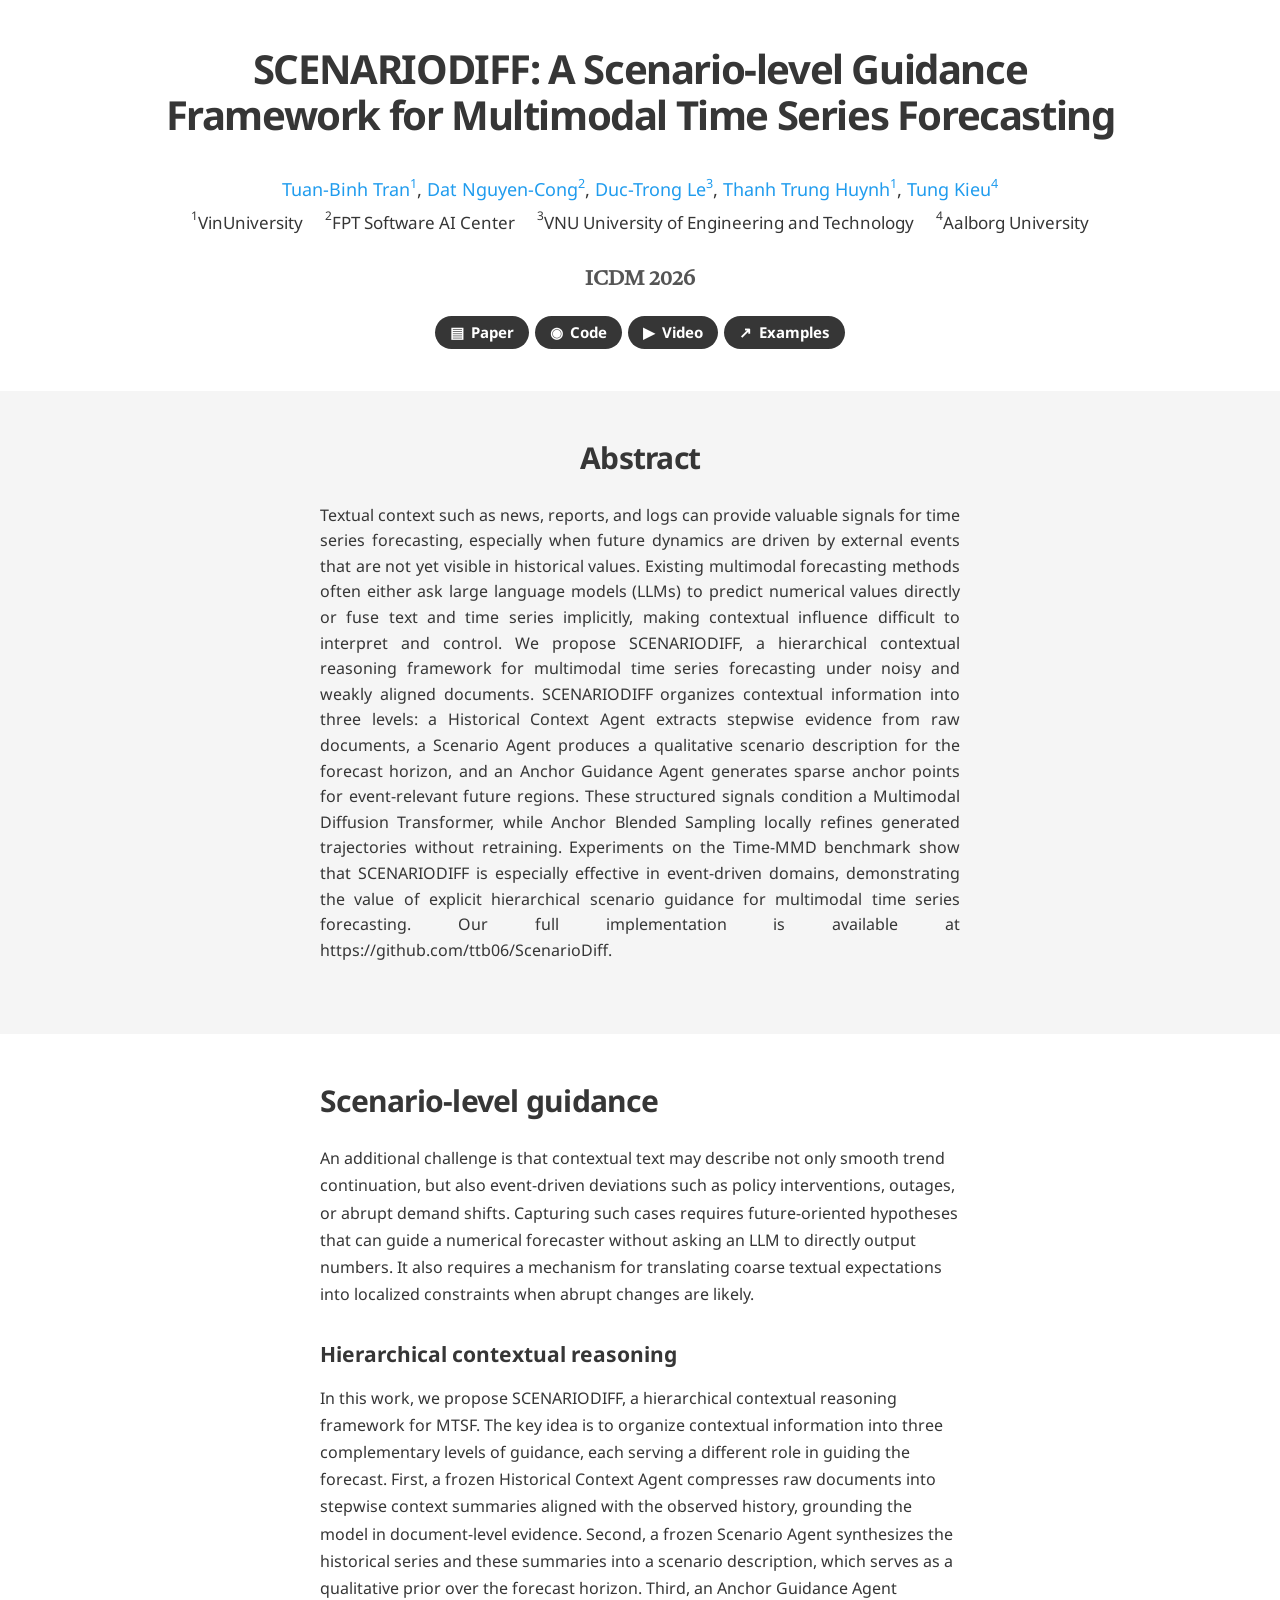
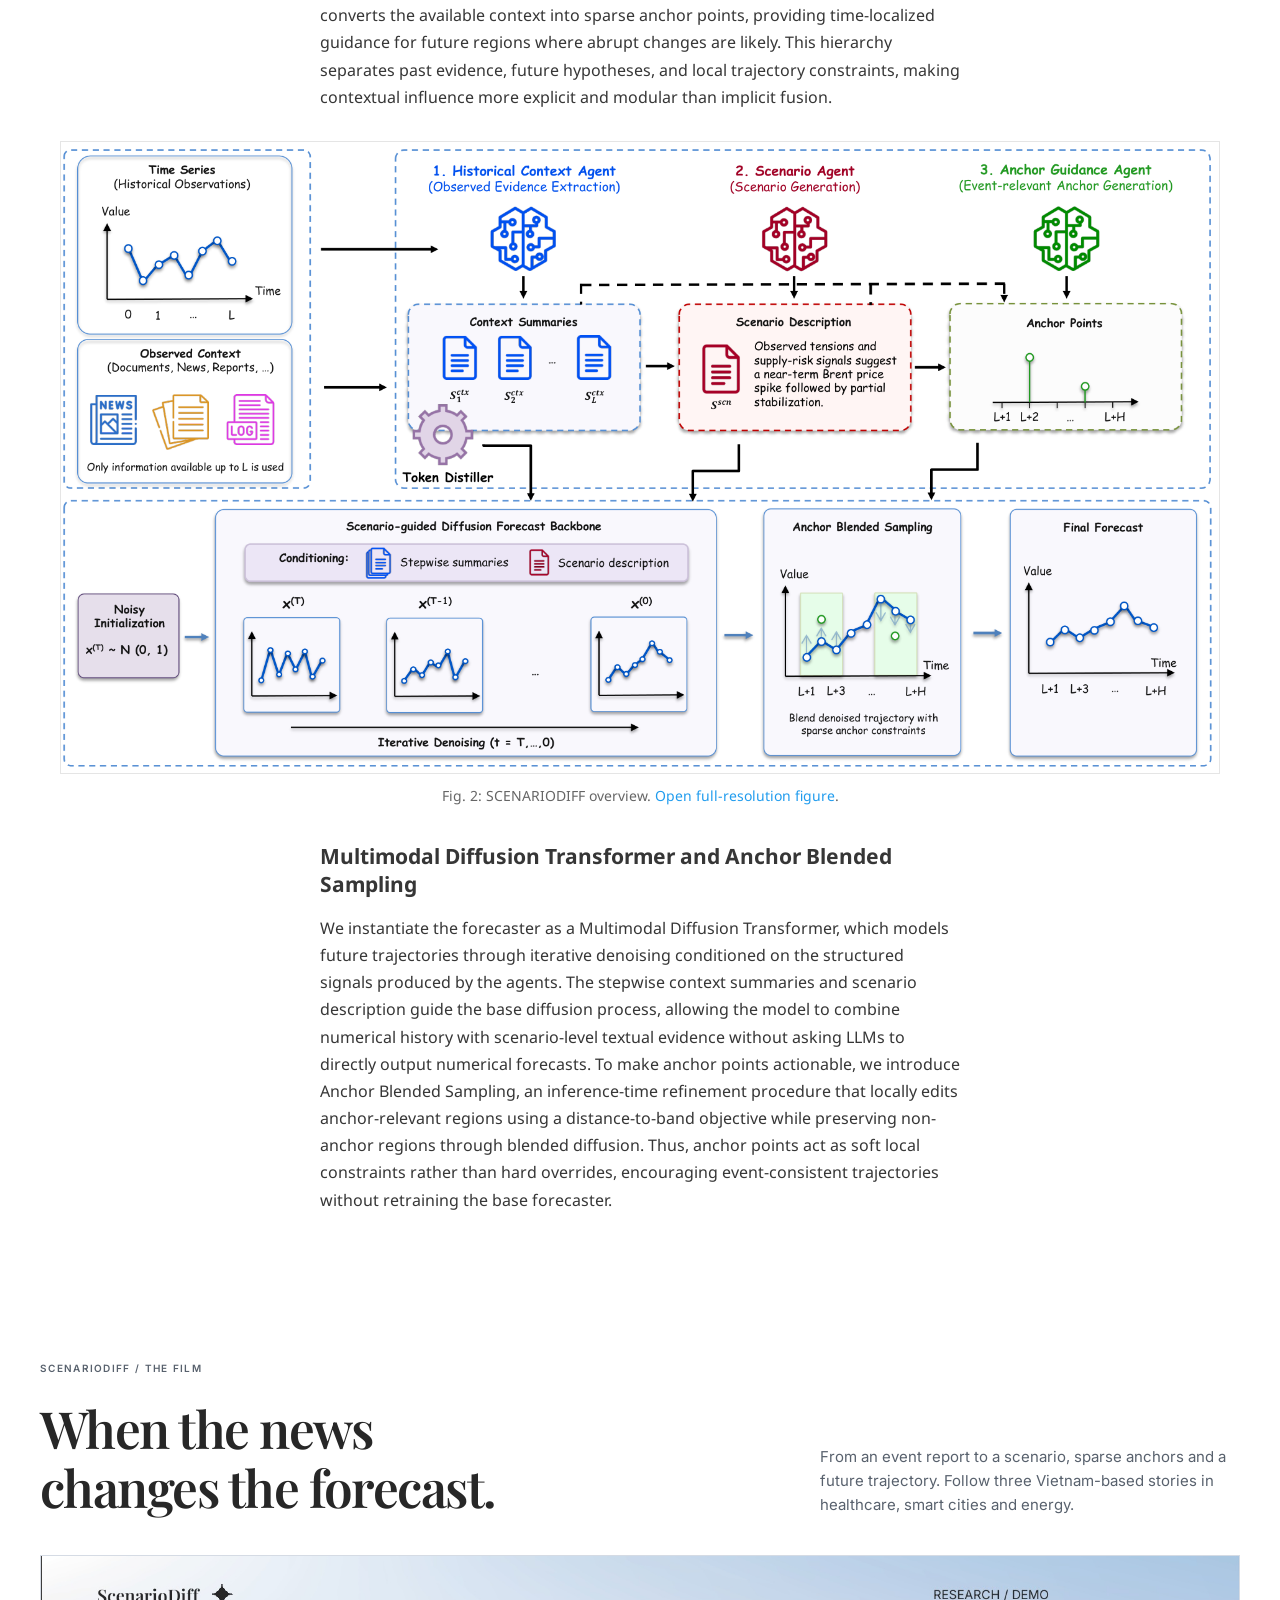
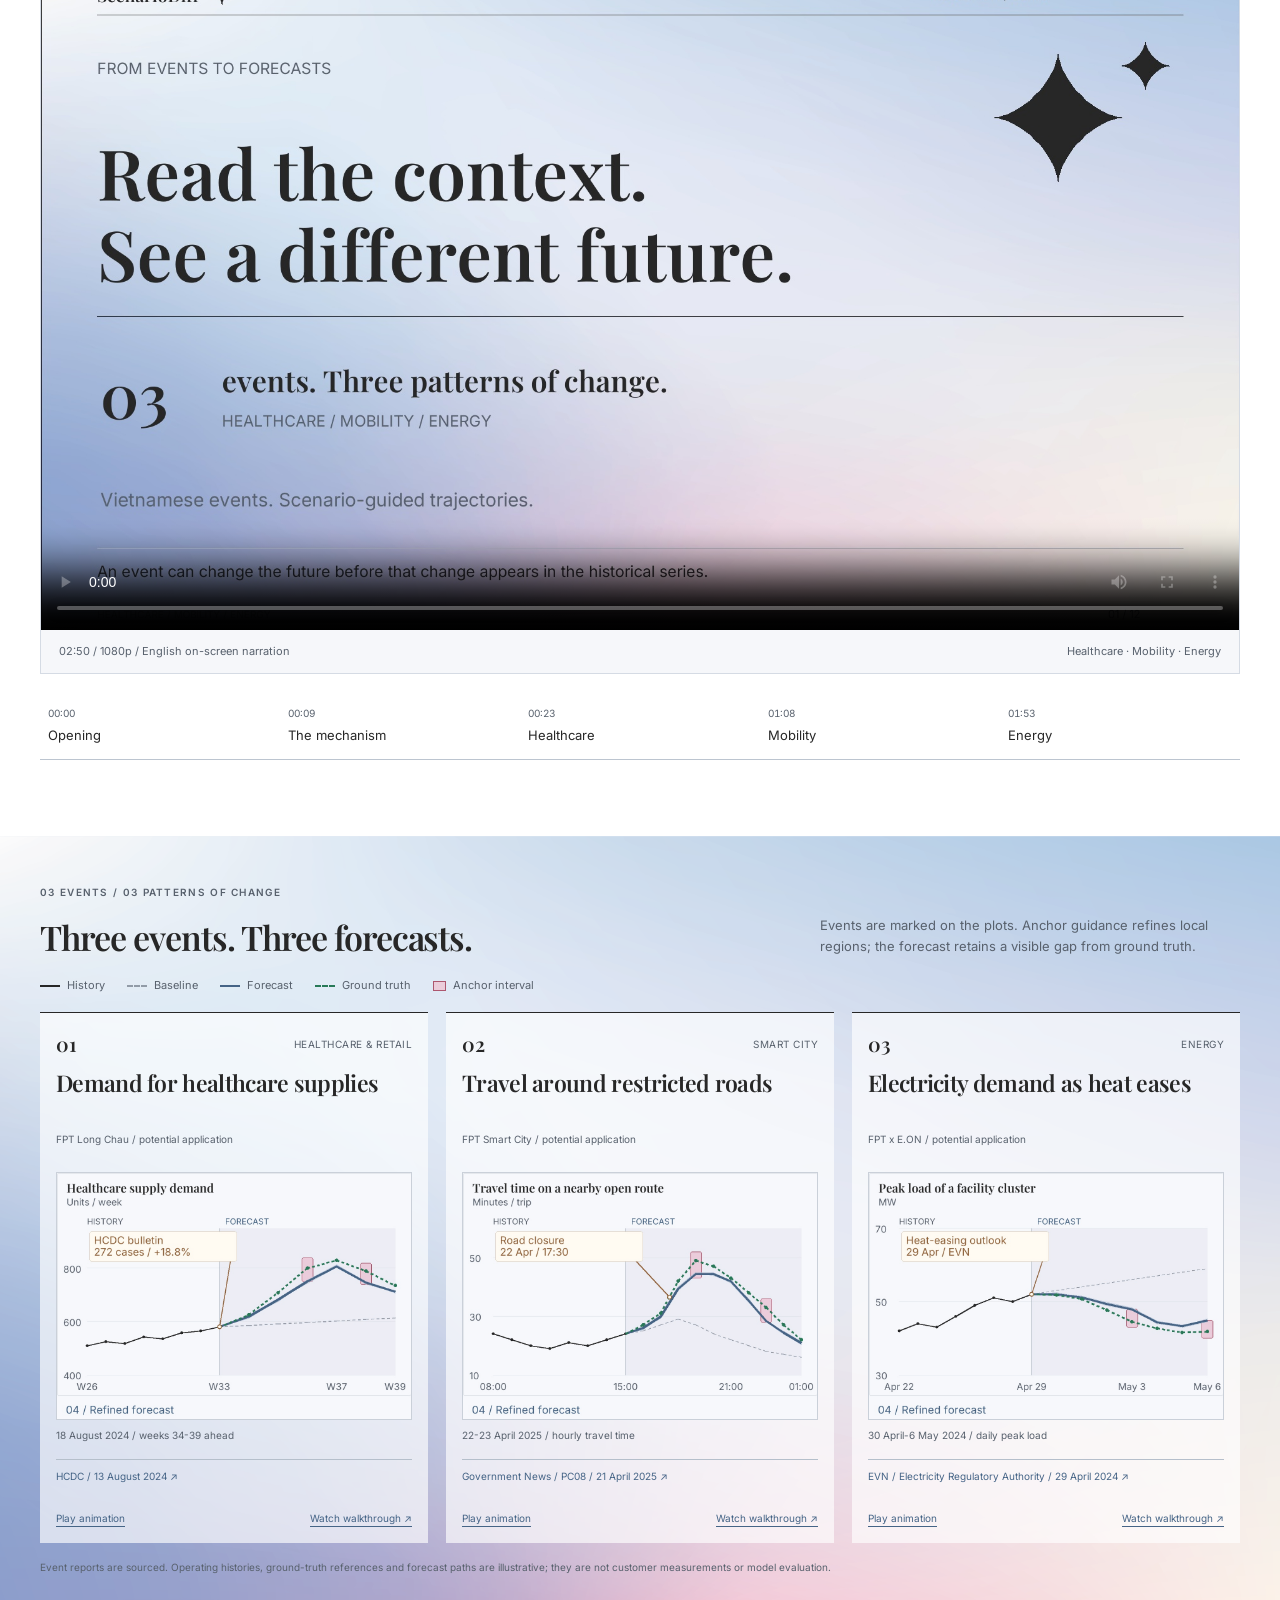
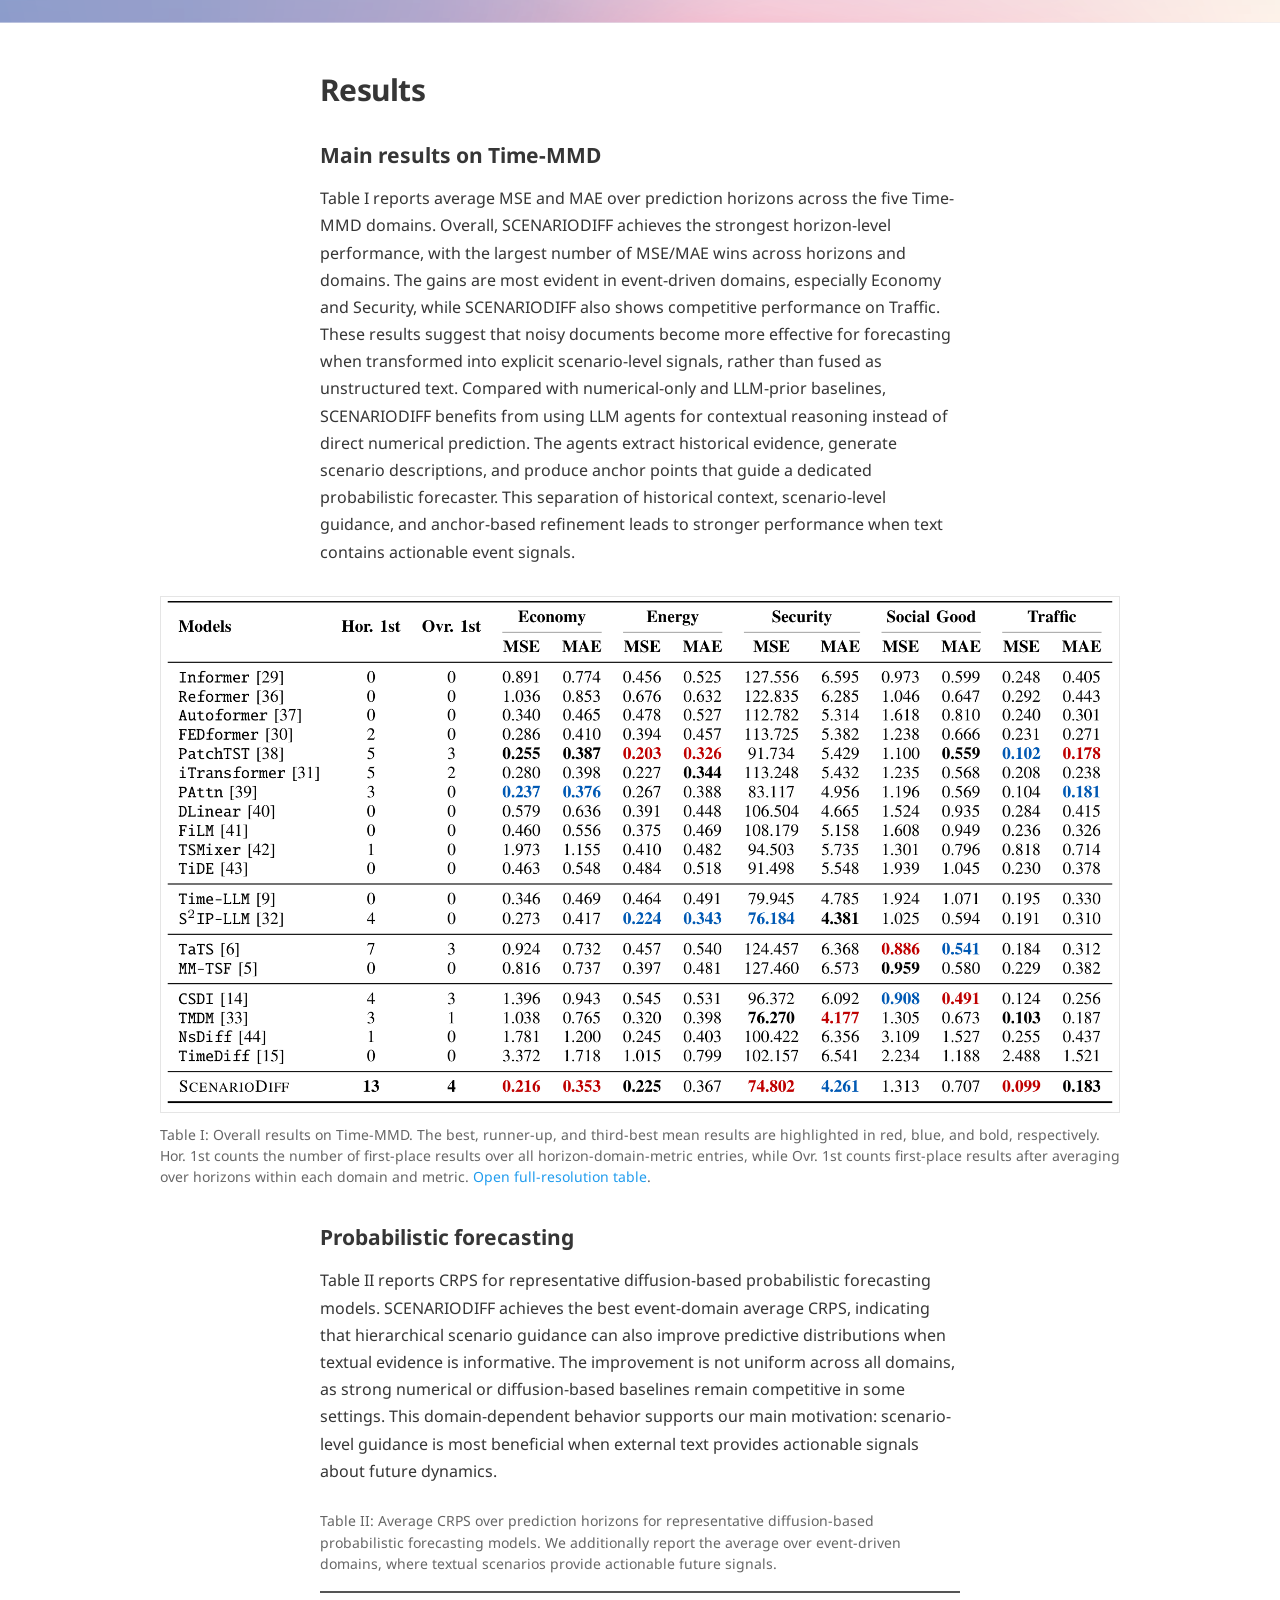
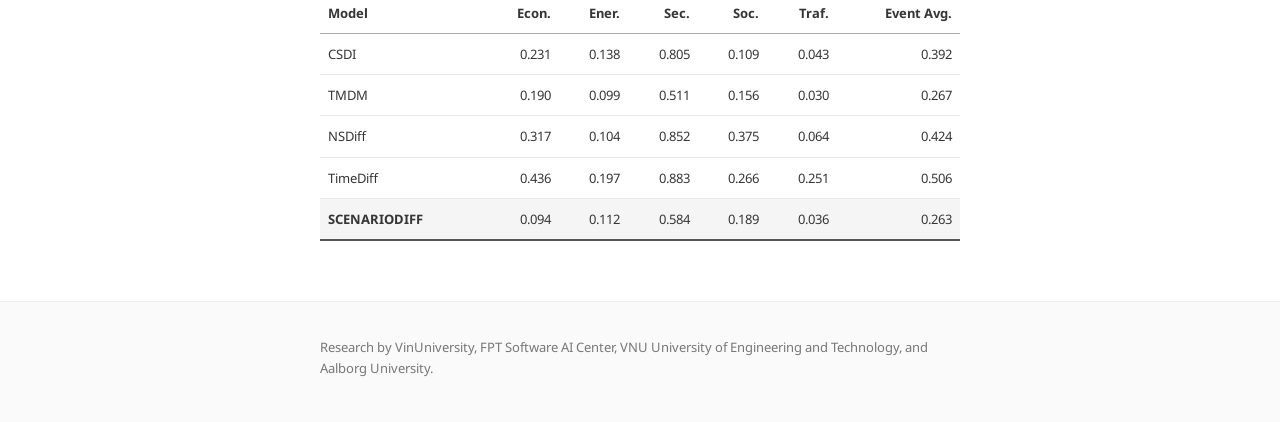
==== commit d37376da: "Compact examples into one row with plot event labels and residual forecast error" ====
--- a/index.html
+++ b/index.html
@@ -81,7 +81,8 @@
     <section id="examples" class="editorial-demo demo-examples" lang="en">
       <div class="demo-container">
         <p class="demo-eyebrow">03 EVENTS / 03 PATTERNS OF CHANGE</p>
-        <div class="demo-section-heading"><h2>Watch the forecast<br>take shape.</h2><p>Noise becomes a trajectory. Anchors guide local regions. The green ground-truth reference stays visible as anchor guidance brings the forecast closer.</p></div>
+        <div class="demo-section-heading"><h2>Three events. Three forecasts.</h2><p>Events are marked on the plots. Anchor guidance refines local regions; the forecast retains a visible gap from ground truth.</p></div>
+        <div class="examples-legend" aria-label="Chart legend"><span><i class="key-history"></i>History</span><span><i class="key-baseline"></i>Baseline</span><span><i class="key-forecast"></i>Forecast</span><span><i class="key-truth"></i>Ground truth</span><span><i class="key-anchor"></i>Anchor interval</span></div>
         <div class="event-examples" id="event-examples"></div>
         <p class="provenance-note">Event reports are sourced. Operating histories, ground-truth references and forecast paths are illustrative; they are not customer measurements or model evaluation.</p>
       </div>
@@ -121,6 +122,6 @@
     </section>
   </main>
 
-  <footer class="site-footer"><div class="article-container"><p>Research by VinUniversity, FPT Software AI Center, VNU University of Engineering and Technology, and Aalborg University.</p><p>Page layout inspired by the <a href="https://m-arriola.com/bd3lms/" target="_blank" rel="noopener noreferrer">Block Diffusion project page</a> and the <a href="https://github.com/eliahuhorwitz/Academic-project-page-template" target="_blank" rel="noopener noreferrer">Academic Project Page Template</a>.</p></div></footer>
+  <footer class="site-footer"><div class="article-container"><p>Research by VinUniversity, FPT Software AI Center, VNU University of Engineering and Technology, and Aalborg University.</p></div></footer>
 </body>
 </html>
--- a/demo.css
+++ b/demo.css
@@ -58,19 +58,29 @@
 @media(max-width:950px){.event-examples{grid-template-columns:1fr}.event-example{padding:24px}.event-example h3{min-height:0}.event-example .event-fact{min-height:0}.denoising-figure{margin:22px 0 10px}.event-number{margin-bottom:16px!important}.event-actions{justify-content:space-between}.event-example .event-stat{font-size:42px}}
 @media(max-width:700px){.editorial-demo{padding:48px 0}.demo-container{width:calc(100% - 32px)}.demo-section-heading{display:block;margin-bottom:28px}.demo-section-heading>p{margin-top:22px;font-size:14px}.presentation-film figcaption{display:block;font-size:10px}.presentation-film figcaption span{display:block}.film-chapters button{font-size:10px;padding:10px 4px}.film-chapters span{font-size:9px}.demo-resource-links{gap:20px}.clip-dialog{padding:14px}.clip-dialog h2{font-size:21px}}
 
-/* Give each animation enough space for readable axes and comparisons. */
-.event-examples{grid-template-columns:1fr;gap:30px}
-.event-example{display:grid;grid-template-columns:minmax(260px,.72fr) minmax(0,1.55fr);gap:40px;padding:30px}
-.event-copy{padding:8px 0;min-width:0}
-.event-visual{min-width:0}
-.event-example h3{font-size:34px;min-height:0;margin-bottom:25px}
-.event-example .event-fact{font-size:13px;min-height:0;line-height:1.8;margin-top:22px}
-.event-example .event-unit{font-size:12px}
-.event-example .event-source{font-size:11px;margin-top:24px}
-.denoising-figure{margin:0 0 10px}
-.denoising-figure figcaption{font-size:11px}
-.event-actions{justify-content:space-between;margin-top:0}
-.event-actions .text-button{font-size:12px}
-.event-downloads{font-size:11px}
-.event-downloads .text-button{font-size:11px}
-@media(max-width:850px){.event-example{grid-template-columns:1fr;gap:20px;padding:22px}.event-example h3{font-size:32px}.event-example .event-stat{font-size:42px}.event-example .event-source{margin-top:18px}.event-copy{padding:0}.event-example .event-number{margin-bottom:20px!important}}
+
+/* Compact, aligned examples with one shared legend. */
+.demo-examples{padding:48px 0}
+.demo-examples h2{font-size:34px}.demo-examples .demo-section-heading{margin-bottom:20px}.demo-examples .demo-section-heading>p{font-size:13px}
+.demo-examples .demo-eyebrow{margin-bottom:15px}
+.examples-legend{display:flex;flex-wrap:wrap;gap:9px 22px;margin:0 0 18px;font-size:11px;color:var(--demo-muted)}
+.examples-legend span{display:inline-flex;align-items:center;gap:7px}
+.examples-legend i{display:inline-block;width:20px;border-top:2px solid #272727}
+.examples-legend .key-baseline{border-color:#929ba7;border-top-style:dashed}
+.examples-legend .key-forecast{border-color:#456486}
+.examples-legend .key-truth{border-color:#287957;border-top-style:dashed}
+.examples-legend .key-anchor{height:10px;width:13px;border:1px solid #ad576f;background:#ebccda}
+.event-examples{grid-template-columns:repeat(3,minmax(0,1fr));gap:18px}
+.event-example{display:flex;flex-direction:column;gap:0;padding:17px 16px 12px}
+.event-copy,.event-visual{min-width:0;padding:0}
+.event-example .event-number{font-size:20px;margin-bottom:12px!important}
+.event-example h3{font-size:23px;line-height:1.2;min-height:56px;margin:0 0 7px;white-space:normal}
+.event-location{font-size:10px;line-height:1.4;margin:0 0 12px;min-height:28px}
+.denoising-figure{margin:0}
+.denoising-loop{aspect-ratio:56/39}
+.denoising-figure figcaption{font-size:10px;padding:7px 0;min-height:39px}
+.event-example .event-source{font-size:10px;line-height:1.45;padding-top:9px;margin:0;min-height:40px}
+.event-actions{justify-content:space-between;gap:6px;margin-top:6px}
+.event-actions .text-button{font-size:10px;padding:5px 0}
+.provenance-note{margin-top:16px;font-size:10px;line-height:1.6}
+@media(max-width:760px){.event-examples{grid-template-columns:1fr}.event-example{padding:16px}.event-example h3{min-height:0;font-size:25px}.event-location{min-height:0}.denoising-figure figcaption,.event-example .event-source{min-height:0}.event-actions .text-button{font-size:12px}.examples-legend{gap:8px 15px}.demo-examples{padding:36px 0}}
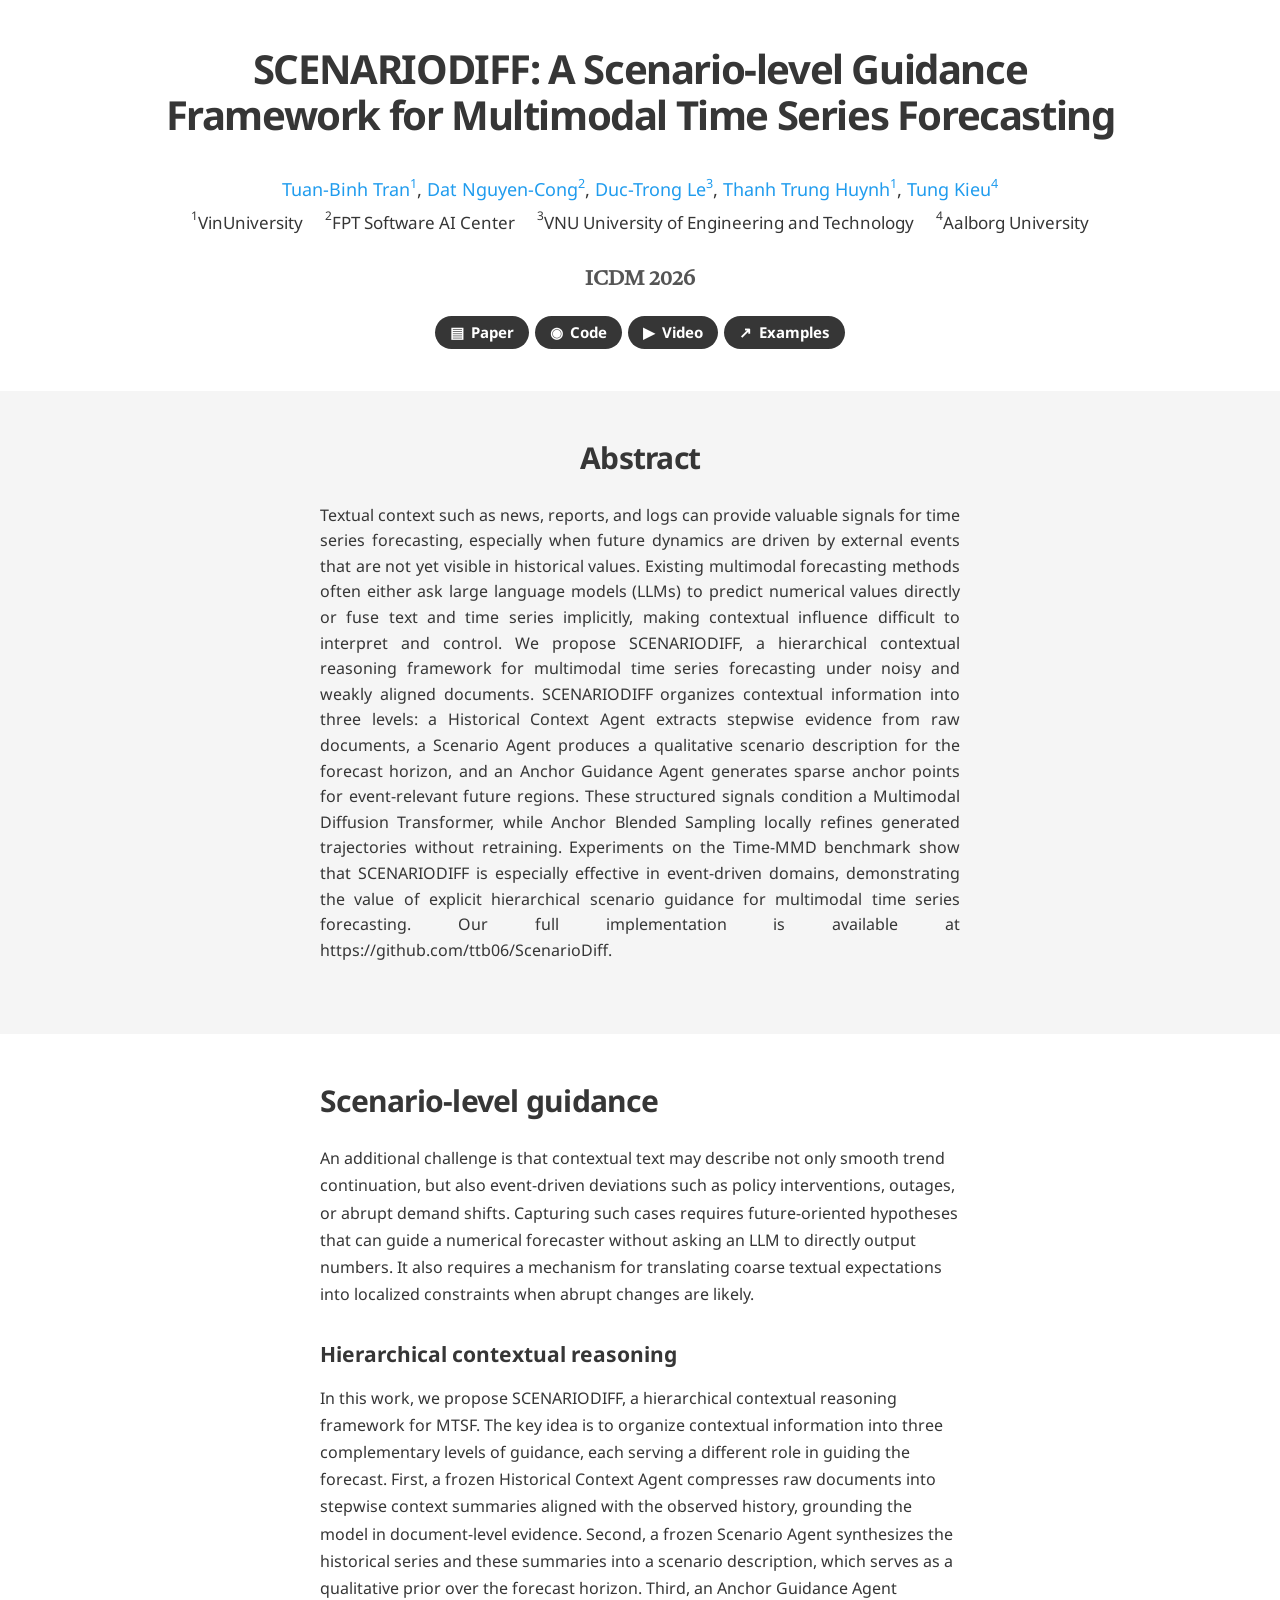
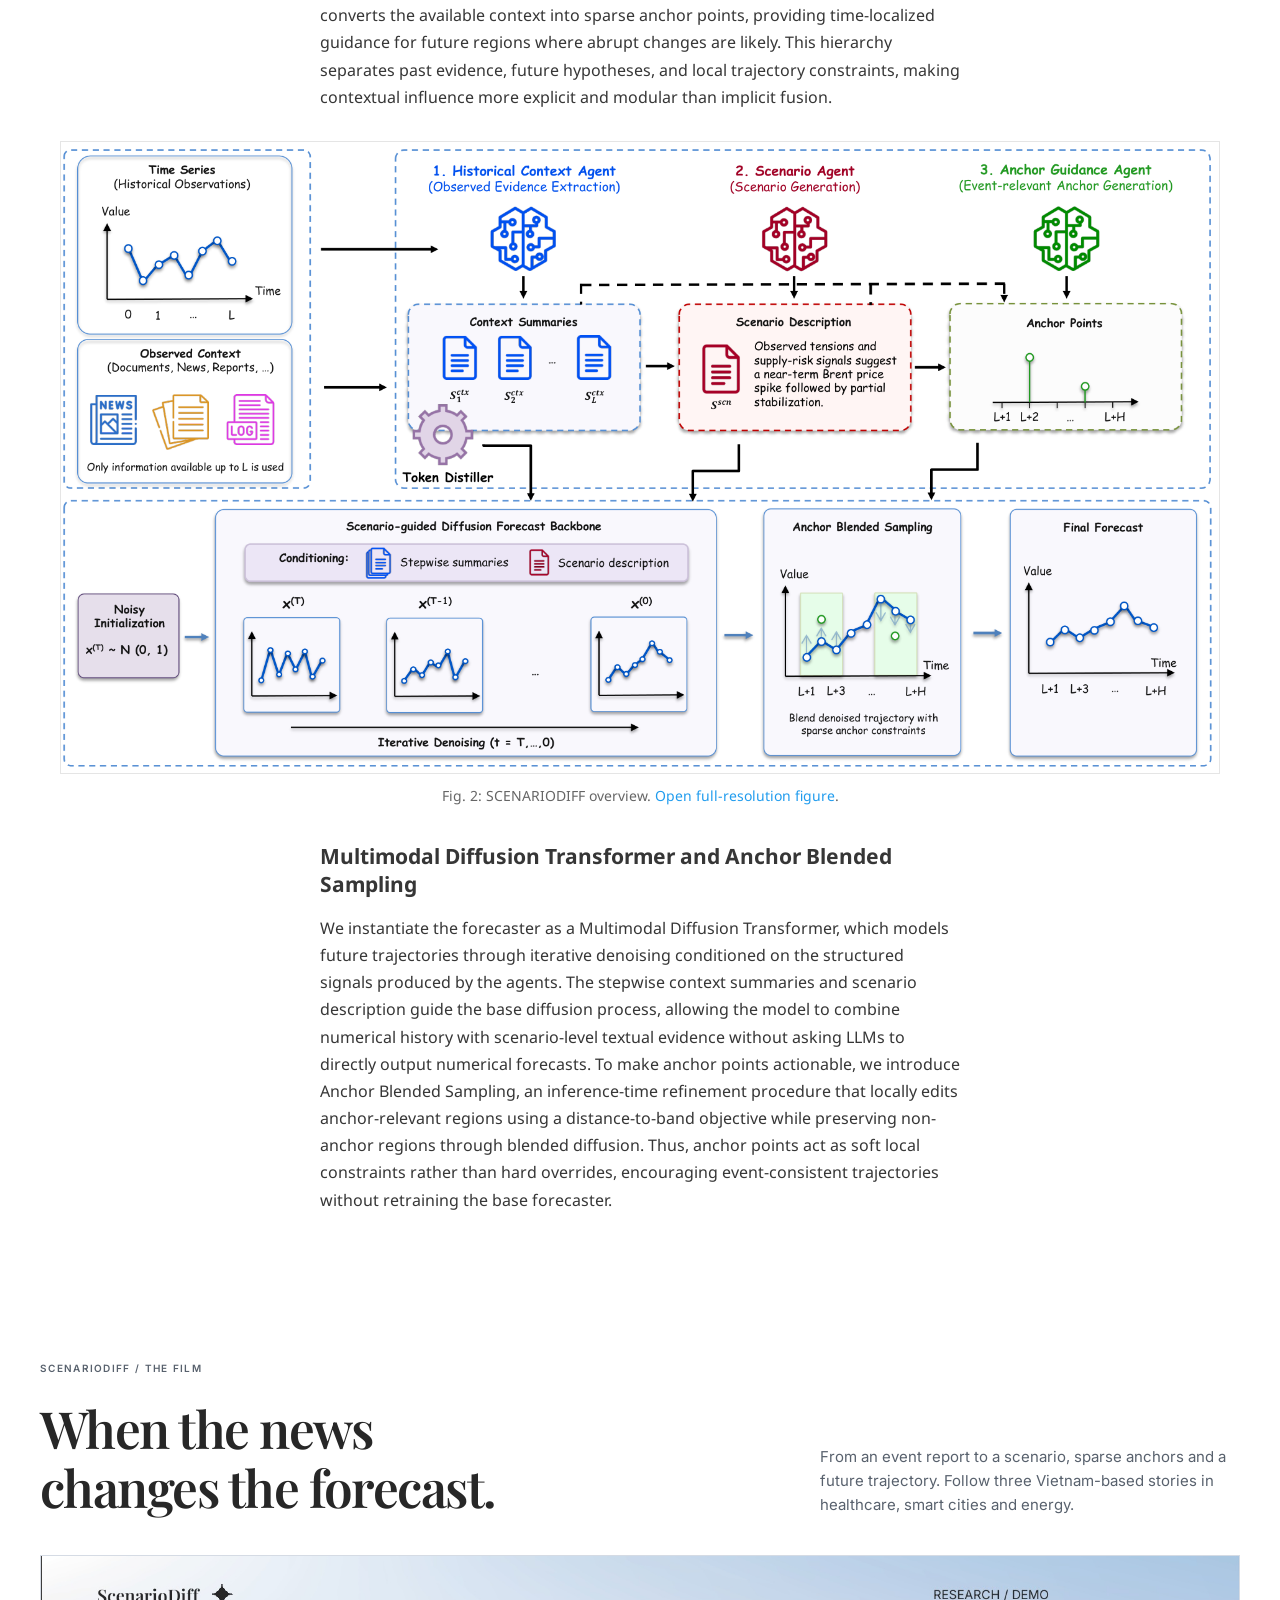
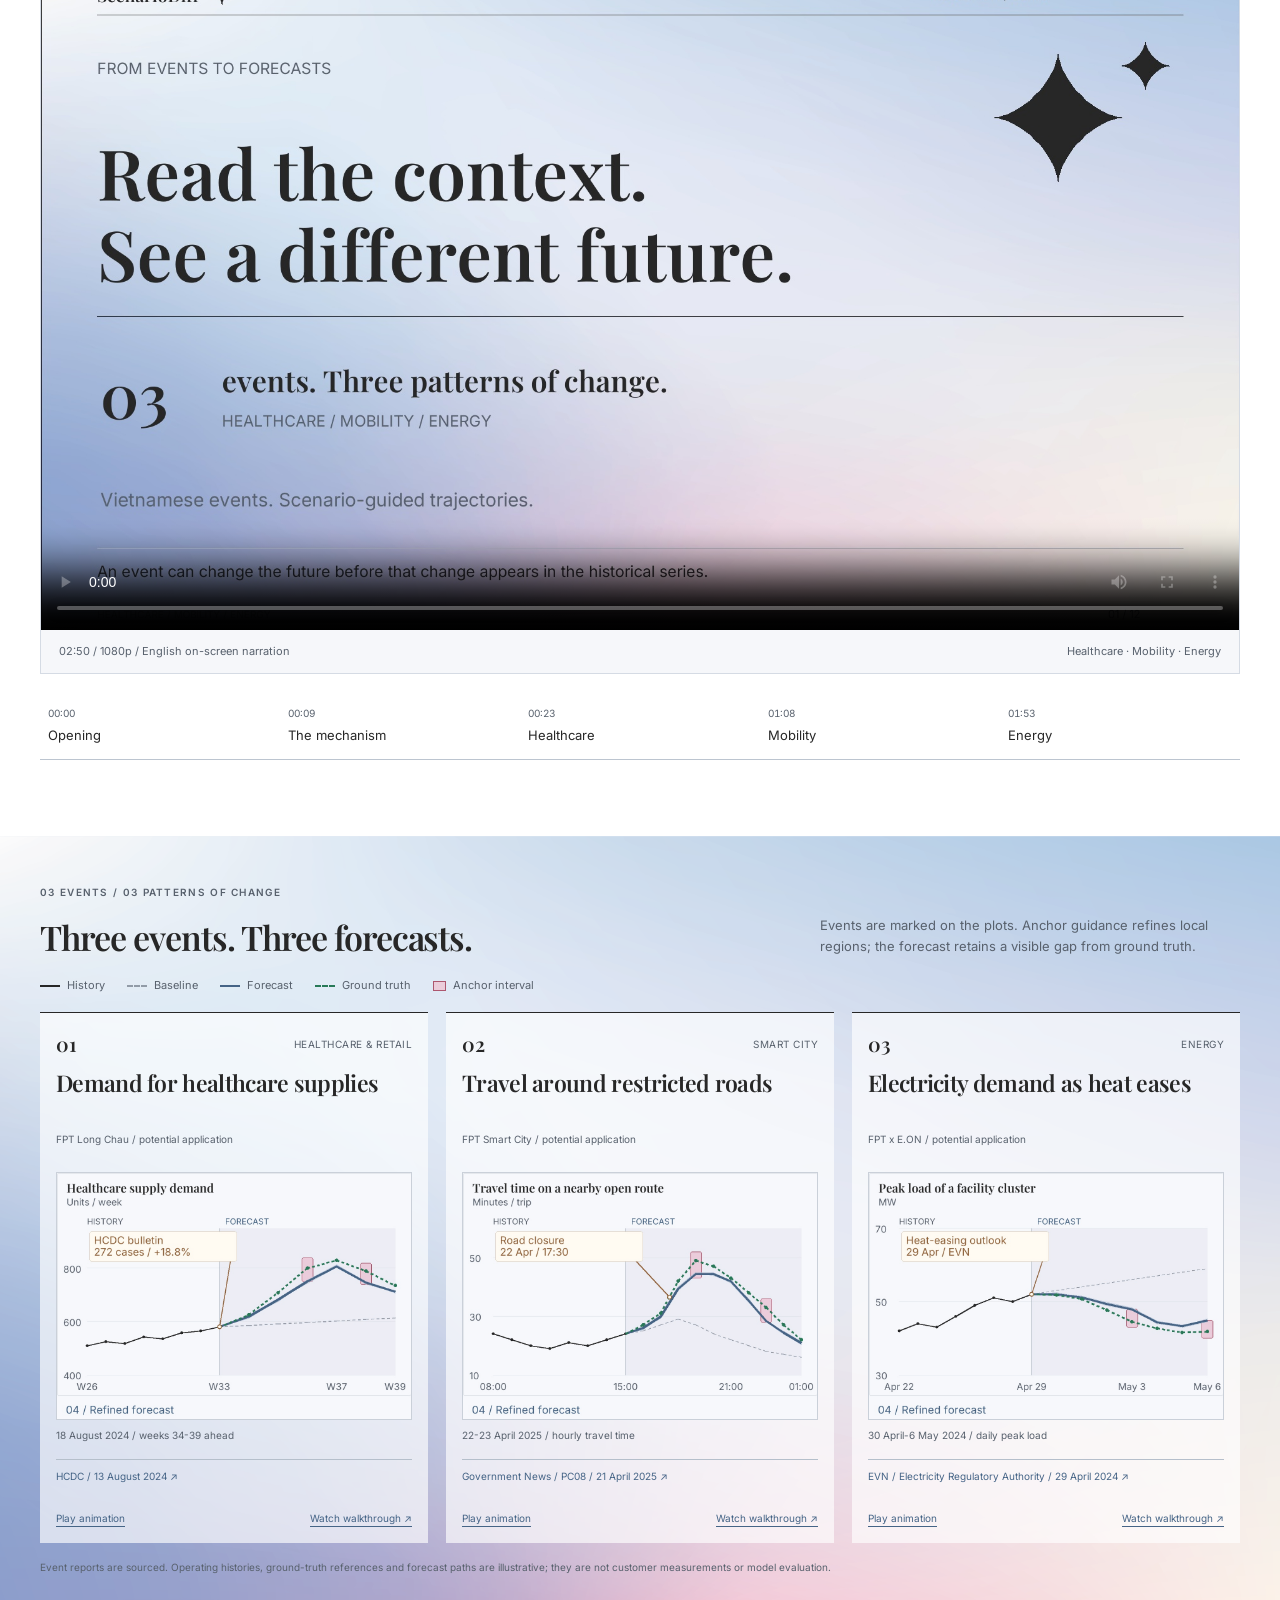
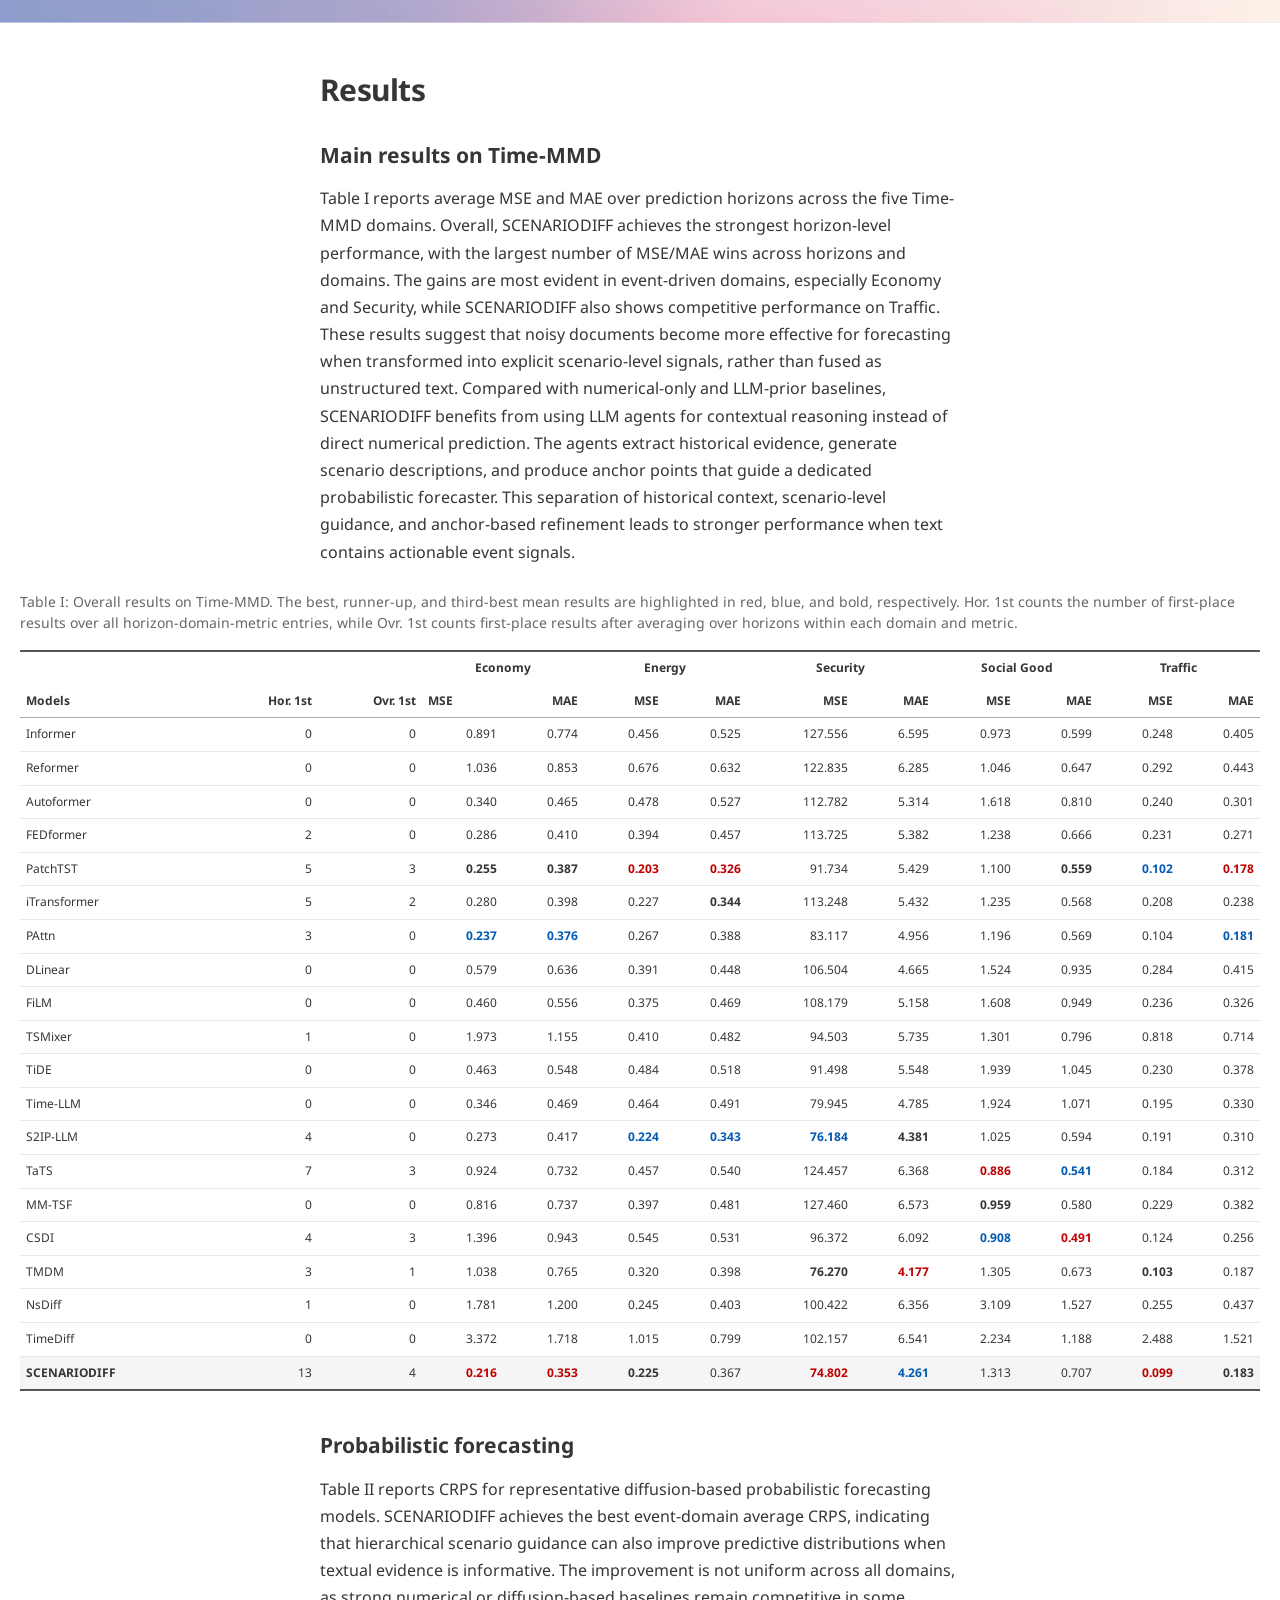
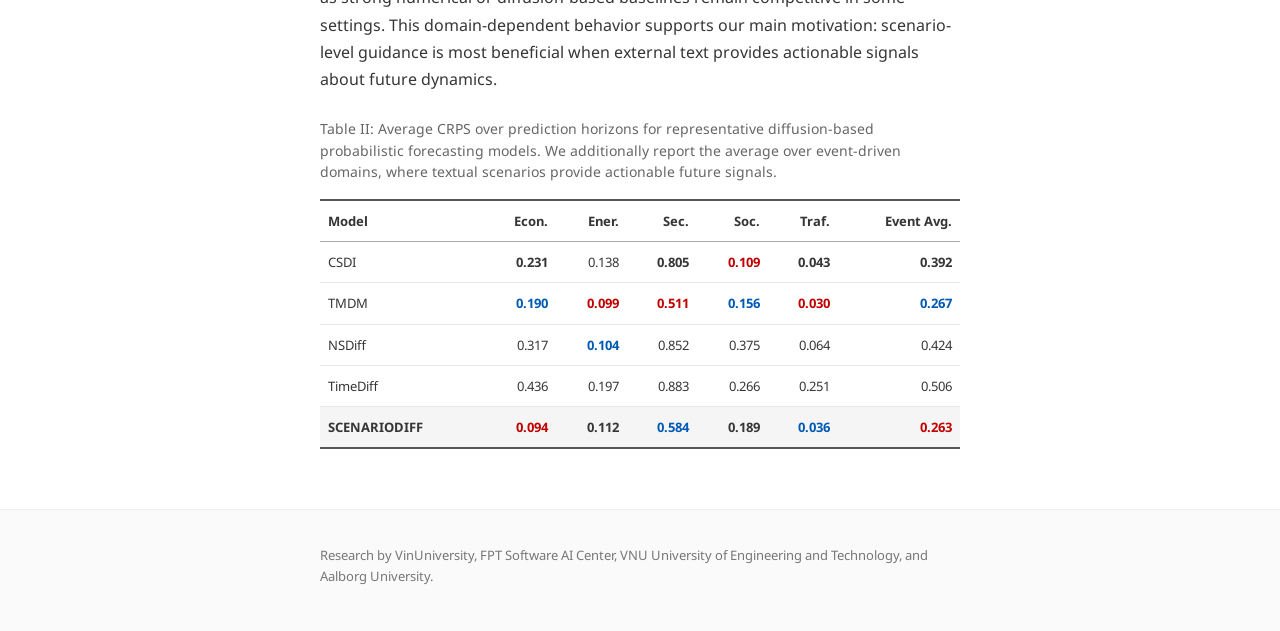
==== commit 1aa169e2: "Render research results as highlighted HTML tables" ====
--- a/index.html
+++ b/index.html
@@ -96,11 +96,38 @@
         <h3>Main results on Time-MMD</h3>
         <p>Table I reports average MSE and MAE over prediction horizons across the five Time-MMD domains. Overall, SCENARIODIFF achieves the strongest horizon-level performance, with the largest number of MSE/MAE wins across horizons and domains. The gains are most evident in event-driven domains, especially Economy and Security, while SCENARIODIFF also shows competitive performance on Traffic. These results suggest that noisy documents become more effective for forecasting when transformed into explicit scenario-level signals, rather than fused as unstructured text. Compared with numerical-only and LLM-prior baselines, SCENARIODIFF benefits from using LLM agents for contextual reasoning instead of direct numerical prediction. The agents extract historical evidence, generate scenario descriptions, and produce anchor points that guide a dedicated probabilistic forecaster. This separation of historical context, scenario-level guidance, and anchor-based refinement leads to stronger performance when text contains actionable event signals.</p>
       </div>
-      <div class="wide-container">
-        <figure class="source-figure results-figure">
-          <a href="assets/scenariodiff-results.png" target="_blank" rel="noopener noreferrer" aria-label="Open the complete original Table I at full resolution"><img src="assets/scenariodiff-results.png" alt="Complete Table I from the paper: MSE and MAE for all 20 models across Economy, Energy, Security, Social Good, and Traffic. ScenarioDiff records 13 horizon-level first-place results and four first places after averaging over horizons." loading="lazy" width="1792" height="964"></a>
-          <figcaption>Table I: Overall results on Time-MMD. The best, runner-up, and third-best mean results are highlighted in red, blue, and bold, respectively. Hor. 1st counts the number of first-place results over all horizon-domain-metric entries, while Ovr. 1st counts first-place results after averaging over horizons within each domain and metric. <a href="assets/scenariodiff-results.png" target="_blank" rel="noopener noreferrer">Open full-resolution table</a>.</figcaption>
-        </figure>
+      <div class="wide-container results-table-container">
+        <div class="table-scroll" role="region" aria-label="Table I: overall forecasting results" tabindex="0">
+          <table class="paper-results-table paper-overall-table">
+            <caption>Table I: Overall results on Time-MMD. The best, runner-up, and third-best mean results are highlighted in red, blue, and bold, respectively. Hor. 1st counts the number of first-place results over all horizon-domain-metric entries, while Ovr. 1st counts first-place results after averaging over horizons within each domain and metric.</caption>
+            <thead>
+              <tr><th scope="col" rowspan="2">Models</th><th scope="col" rowspan="2">Hor. 1st</th><th scope="col" rowspan="2">Ovr. 1st</th><th scope="colgroup" colspan="2">Economy</th><th scope="colgroup" colspan="2">Energy</th><th scope="colgroup" colspan="2">Security</th><th scope="colgroup" colspan="2">Social Good</th><th scope="colgroup" colspan="2">Traffic</th></tr>
+              <tr><th scope="col">MSE</th><th scope="col">MAE</th><th scope="col">MSE</th><th scope="col">MAE</th><th scope="col">MSE</th><th scope="col">MAE</th><th scope="col">MSE</th><th scope="col">MAE</th><th scope="col">MSE</th><th scope="col">MAE</th></tr>
+            </thead>
+            <tbody>
+              <tr><th scope="row">Informer</th><td>0</td><td>0</td><td>0.891</td><td>0.774</td><td>0.456</td><td>0.525</td><td>127.556</td><td>6.595</td><td>0.973</td><td>0.599</td><td>0.248</td><td>0.405</td></tr>
+              <tr><th scope="row">Reformer</th><td>0</td><td>0</td><td>1.036</td><td>0.853</td><td>0.676</td><td>0.632</td><td>122.835</td><td>6.285</td><td>1.046</td><td>0.647</td><td>0.292</td><td>0.443</td></tr>
+              <tr><th scope="row">Autoformer</th><td>0</td><td>0</td><td>0.340</td><td>0.465</td><td>0.478</td><td>0.527</td><td>112.782</td><td>5.314</td><td>1.618</td><td>0.810</td><td>0.240</td><td>0.301</td></tr>
+              <tr><th scope="row">FEDformer</th><td>2</td><td>0</td><td>0.286</td><td>0.410</td><td>0.394</td><td>0.457</td><td>113.725</td><td>5.382</td><td>1.238</td><td>0.666</td><td>0.231</td><td>0.271</td></tr>
+              <tr><th scope="row">PatchTST</th><td>5</td><td>3</td><td class="rank-third">0.255</td><td class="rank-third">0.387</td><td class="rank-first">0.203</td><td class="rank-first">0.326</td><td>91.734</td><td>5.429</td><td>1.100</td><td class="rank-third">0.559</td><td class="rank-second">0.102</td><td class="rank-first">0.178</td></tr>
+              <tr><th scope="row">iTransformer</th><td>5</td><td>2</td><td>0.280</td><td>0.398</td><td>0.227</td><td class="rank-third">0.344</td><td>113.248</td><td>5.432</td><td>1.235</td><td>0.568</td><td>0.208</td><td>0.238</td></tr>
+              <tr><th scope="row">PAttn</th><td>3</td><td>0</td><td class="rank-second">0.237</td><td class="rank-second">0.376</td><td>0.267</td><td>0.388</td><td>83.117</td><td>4.956</td><td>1.196</td><td>0.569</td><td>0.104</td><td class="rank-second">0.181</td></tr>
+              <tr><th scope="row">DLinear</th><td>0</td><td>0</td><td>0.579</td><td>0.636</td><td>0.391</td><td>0.448</td><td>106.504</td><td>4.665</td><td>1.524</td><td>0.935</td><td>0.284</td><td>0.415</td></tr>
+              <tr><th scope="row">FiLM</th><td>0</td><td>0</td><td>0.460</td><td>0.556</td><td>0.375</td><td>0.469</td><td>108.179</td><td>5.158</td><td>1.608</td><td>0.949</td><td>0.236</td><td>0.326</td></tr>
+              <tr><th scope="row">TSMixer</th><td>1</td><td>0</td><td>1.973</td><td>1.155</td><td>0.410</td><td>0.482</td><td>94.503</td><td>5.735</td><td>1.301</td><td>0.796</td><td>0.818</td><td>0.714</td></tr>
+              <tr><th scope="row">TiDE</th><td>0</td><td>0</td><td>0.463</td><td>0.548</td><td>0.484</td><td>0.518</td><td>91.498</td><td>5.548</td><td>1.939</td><td>1.045</td><td>0.230</td><td>0.378</td></tr>
+              <tr class="model-group-start"><th scope="row">Time-LLM</th><td>0</td><td>0</td><td>0.346</td><td>0.469</td><td>0.464</td><td>0.491</td><td>79.945</td><td>4.785</td><td>1.924</td><td>1.071</td><td>0.195</td><td>0.330</td></tr>
+              <tr><th scope="row">S2IP-LLM</th><td>4</td><td>0</td><td>0.273</td><td>0.417</td><td class="rank-second">0.224</td><td class="rank-second">0.343</td><td class="rank-second">76.184</td><td class="rank-third">4.381</td><td>1.025</td><td>0.594</td><td>0.191</td><td>0.310</td></tr>
+              <tr class="model-group-start"><th scope="row">TaTS</th><td>7</td><td>3</td><td>0.924</td><td>0.732</td><td>0.457</td><td>0.540</td><td>124.457</td><td>6.368</td><td class="rank-first">0.886</td><td class="rank-second">0.541</td><td>0.184</td><td>0.312</td></tr>
+              <tr><th scope="row">MM-TSF</th><td>0</td><td>0</td><td>0.816</td><td>0.737</td><td>0.397</td><td>0.481</td><td>127.460</td><td>6.573</td><td class="rank-third">0.959</td><td>0.580</td><td>0.229</td><td>0.382</td></tr>
+              <tr class="model-group-start"><th scope="row">CSDI</th><td>4</td><td>3</td><td>1.396</td><td>0.943</td><td>0.545</td><td>0.531</td><td>96.372</td><td>6.092</td><td class="rank-second">0.908</td><td class="rank-first">0.491</td><td>0.124</td><td>0.256</td></tr>
+              <tr><th scope="row">TMDM</th><td>3</td><td>1</td><td>1.038</td><td>0.765</td><td>0.320</td><td>0.398</td><td class="rank-third">76.270</td><td class="rank-first">4.177</td><td>1.305</td><td>0.673</td><td class="rank-third">0.103</td><td>0.187</td></tr>
+              <tr><th scope="row">NsDiff</th><td>1</td><td>0</td><td>1.781</td><td>1.200</td><td>0.245</td><td>0.403</td><td>100.422</td><td>6.356</td><td>3.109</td><td>1.527</td><td>0.255</td><td>0.437</td></tr>
+              <tr><th scope="row">TimeDiff</th><td>0</td><td>0</td><td>3.372</td><td>1.718</td><td>1.015</td><td>0.799</td><td>102.157</td><td>6.541</td><td>2.234</td><td>1.188</td><td>2.488</td><td>1.521</td></tr>
+              <tr class="our-method"><th scope="row">SCENARIODIFF</th><td>13</td><td>4</td><td class="rank-first">0.216</td><td class="rank-first">0.353</td><td class="rank-third">0.225</td><td>0.367</td><td class="rank-first">74.802</td><td class="rank-second">4.261</td><td>1.313</td><td>0.707</td><td class="rank-first">0.099</td><td class="rank-third">0.183</td></tr>
+            </tbody>
+          </table>
+        </div>
       </div>
       <div class="article-container research-copy">
         <h3>Probabilistic forecasting</h3>
@@ -110,11 +137,11 @@
             <caption>Table II: Average CRPS over prediction horizons for representative diffusion-based probabilistic forecasting models. We additionally report the average over event-driven domains, where textual scenarios provide actionable future signals.</caption>
             <thead><tr><th scope="col">Model</th><th scope="col">Econ.</th><th scope="col">Ener.</th><th scope="col">Sec.</th><th scope="col">Soc.</th><th scope="col">Traf.</th><th scope="col">Event Avg.</th></tr></thead>
             <tbody>
-              <tr><th scope="row">CSDI</th><td>0.231</td><td>0.138</td><td>0.805</td><td>0.109</td><td>0.043</td><td>0.392</td></tr>
-              <tr><th scope="row">TMDM</th><td>0.190</td><td>0.099</td><td>0.511</td><td>0.156</td><td>0.030</td><td>0.267</td></tr>
-              <tr><th scope="row">NSDiff</th><td>0.317</td><td>0.104</td><td>0.852</td><td>0.375</td><td>0.064</td><td>0.424</td></tr>
+              <tr><th scope="row">CSDI</th><td class="rank-third">0.231</td><td>0.138</td><td class="rank-third">0.805</td><td class="rank-first">0.109</td><td class="rank-third">0.043</td><td class="rank-third">0.392</td></tr>
+              <tr><th scope="row">TMDM</th><td class="rank-second">0.190</td><td class="rank-first">0.099</td><td class="rank-first">0.511</td><td class="rank-second">0.156</td><td class="rank-first">0.030</td><td class="rank-second">0.267</td></tr>
+              <tr><th scope="row">NSDiff</th><td>0.317</td><td class="rank-second">0.104</td><td>0.852</td><td>0.375</td><td>0.064</td><td>0.424</td></tr>
               <tr><th scope="row">TimeDiff</th><td>0.436</td><td>0.197</td><td>0.883</td><td>0.266</td><td>0.251</td><td>0.506</td></tr>
-              <tr class="our-method"><th scope="row">SCENARIODIFF</th><td>0.094</td><td>0.112</td><td>0.584</td><td>0.189</td><td>0.036</td><td>0.263</td></tr>
+              <tr class="our-method"><th scope="row">SCENARIODIFF</th><td class="rank-first">0.094</td><td class="rank-third">0.112</td><td class="rank-second">0.584</td><td class="rank-third">0.189</td><td class="rank-second">0.036</td><td class="rank-first">0.263</td></tr>
             </tbody>
           </table>
         </div>
--- a/styles.css
+++ b/styles.css
@@ -77,4 +77,13 @@
 .paper-results-table tbody th{font-weight:400}
 .paper-results-table .our-method{border-top:1px solid #aaa;border-bottom:2px solid #555;background:#f5f5f5}
 .paper-results-table .our-method th{font-weight:700}
+.results-table-container{width:min(100% - 40px,1260px)}
+.paper-overall-table{min-width:1080px;font-size:12px}
+.paper-overall-table th,.paper-overall-table td{padding:7px 6px}
+.paper-overall-table thead tr:first-child th[colspan]{text-align:center}
+.paper-overall-table thead th[rowspan]{vertical-align:bottom}
+.paper-overall-table .model-group-start{border-top:1px solid #aaa}
+.paper-results-table .rank-first{color:#c00000;font-weight:700}
+.paper-results-table .rank-second{color:#005ab4;font-weight:700}
+.paper-results-table .rank-third{font-weight:700}
 @media(max-width:700px){.results-figure figcaption:after{content:"Swipe to read all columns, or open the full-resolution table."}.research-copy h3{font-size:20px}.paper-results-table{font-size:12px}}
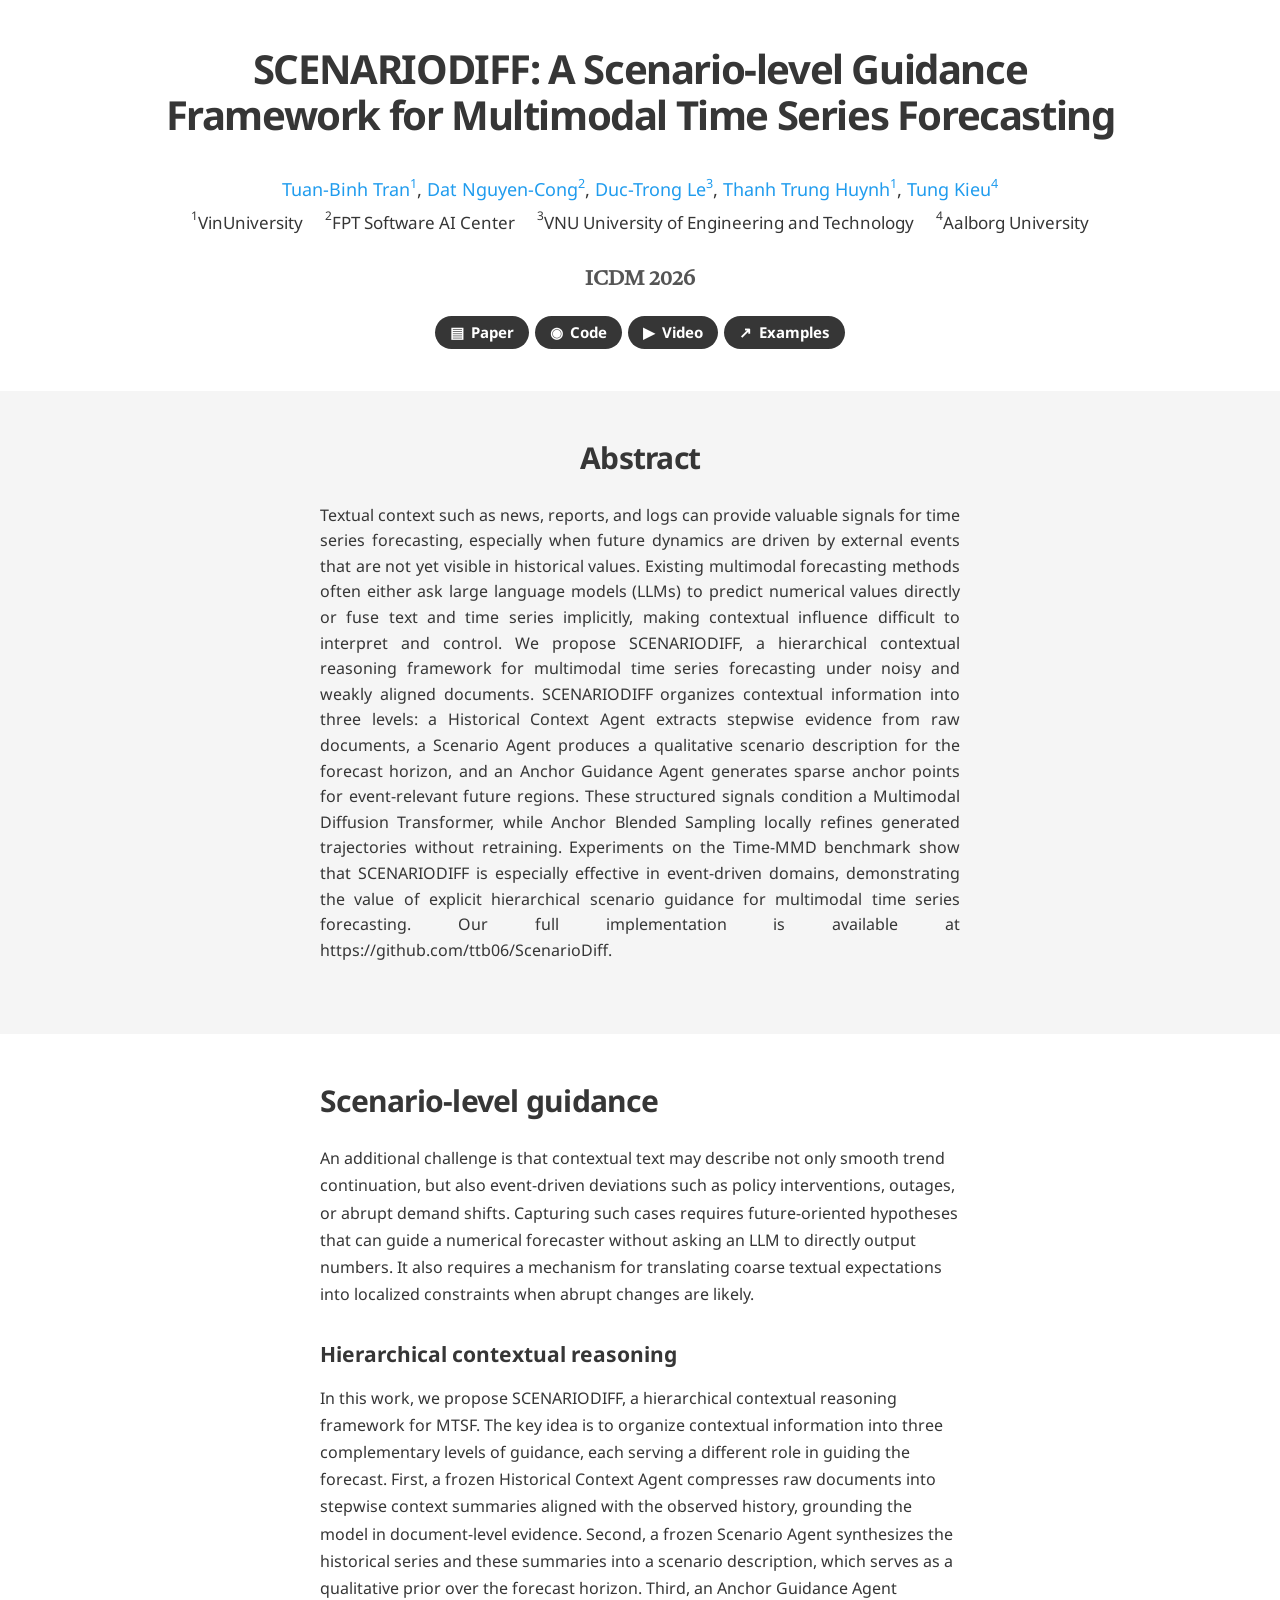
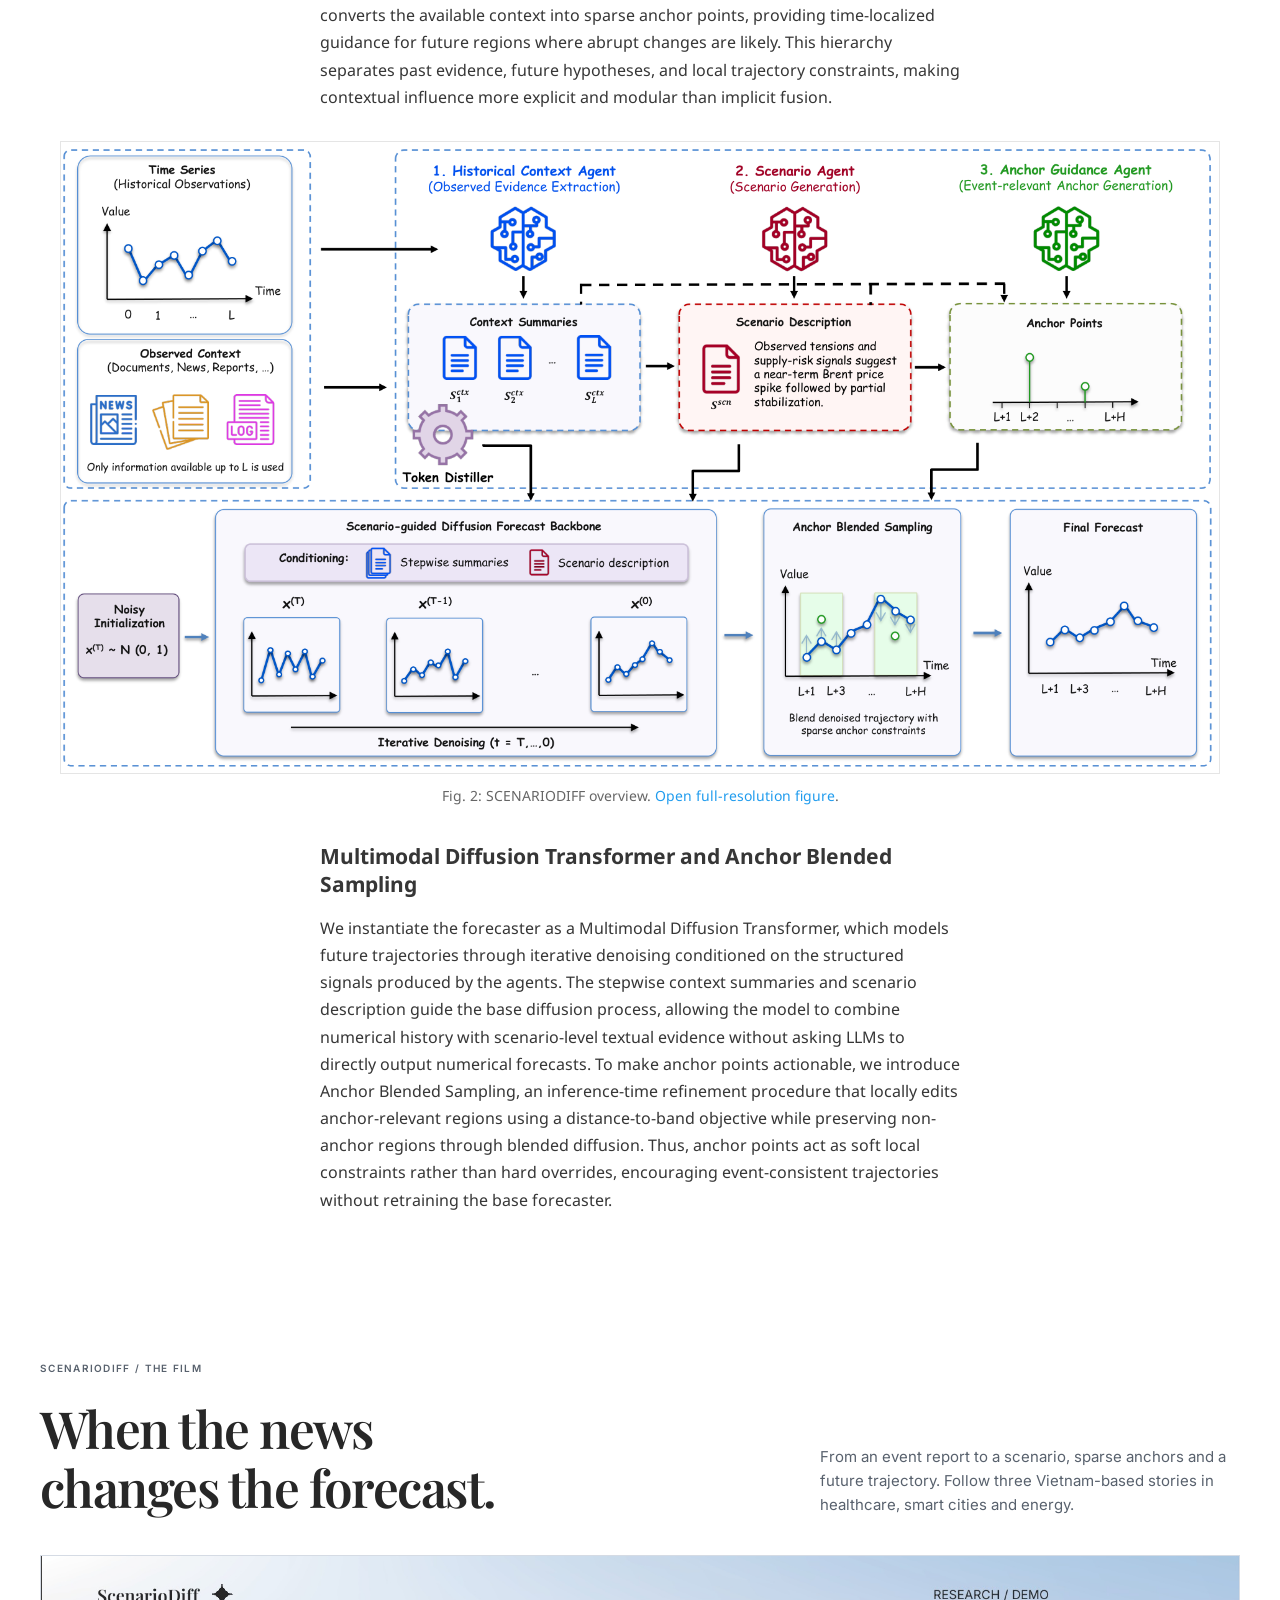
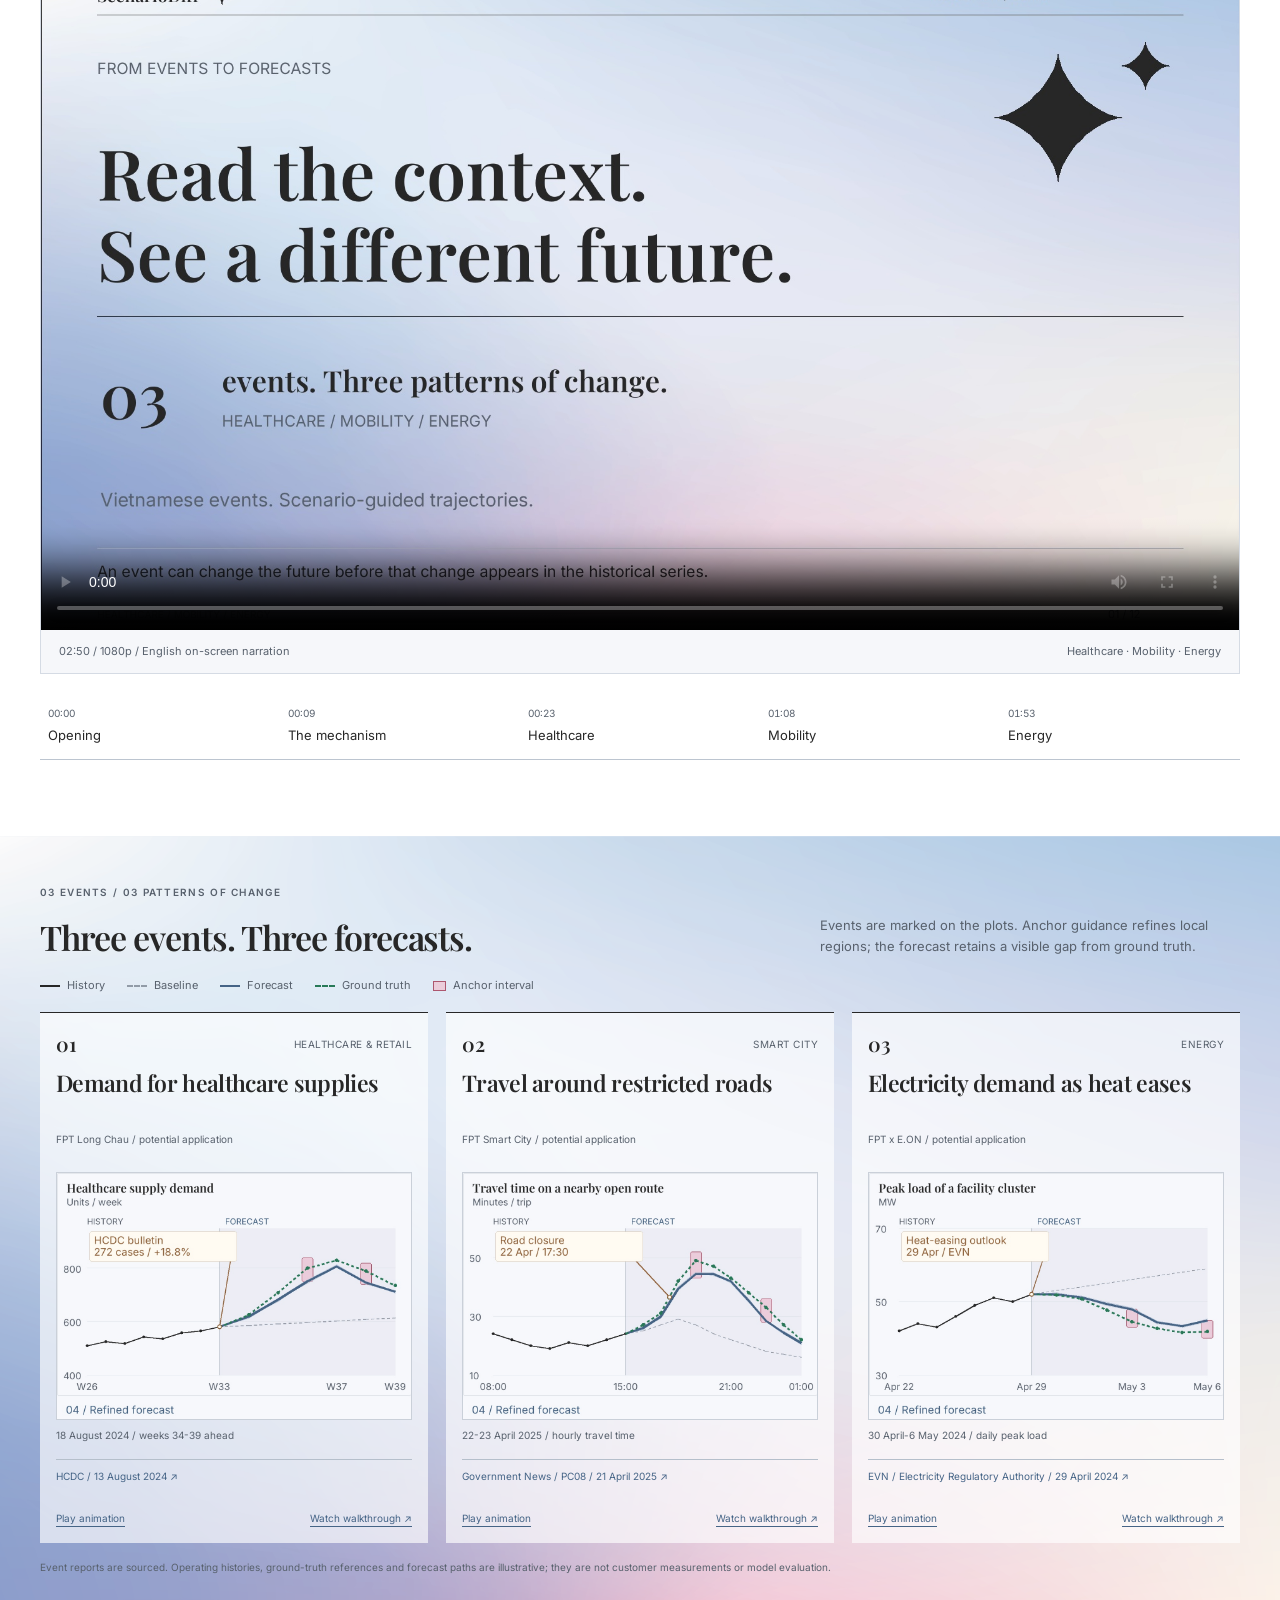
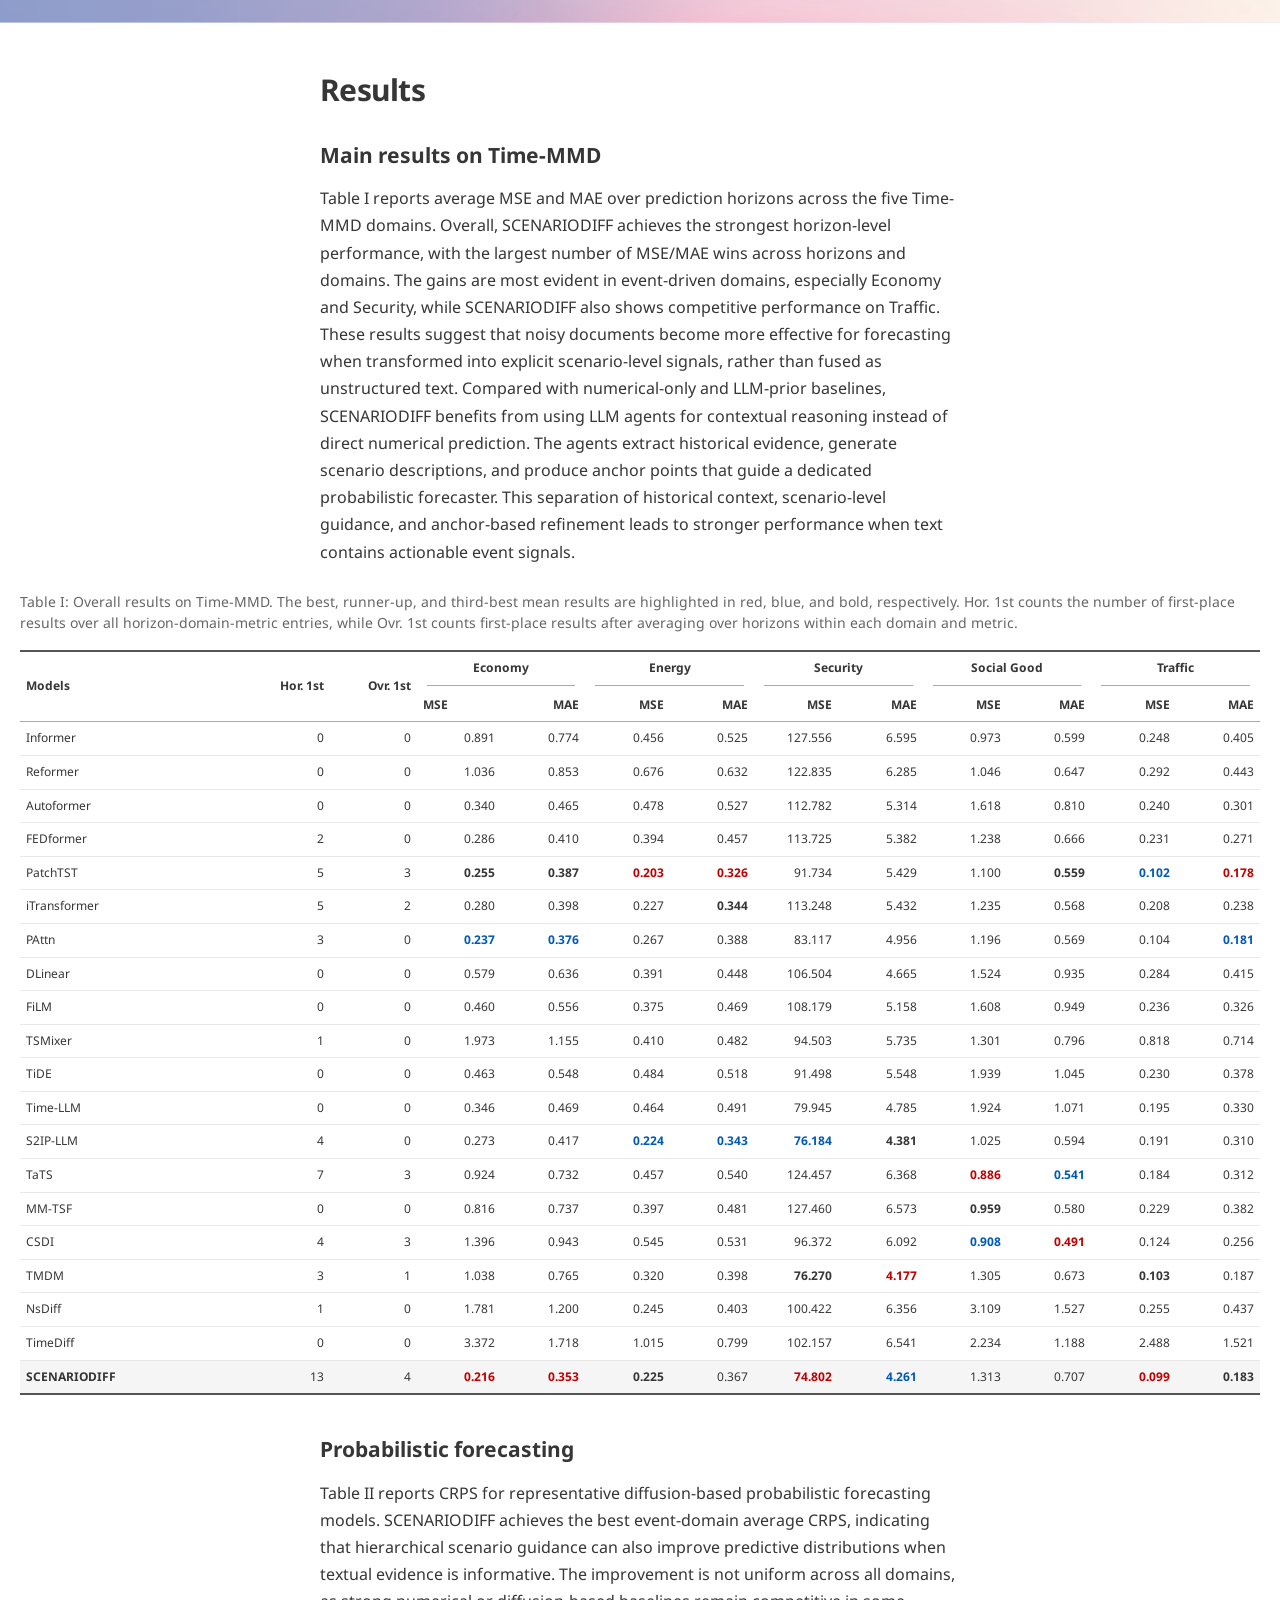
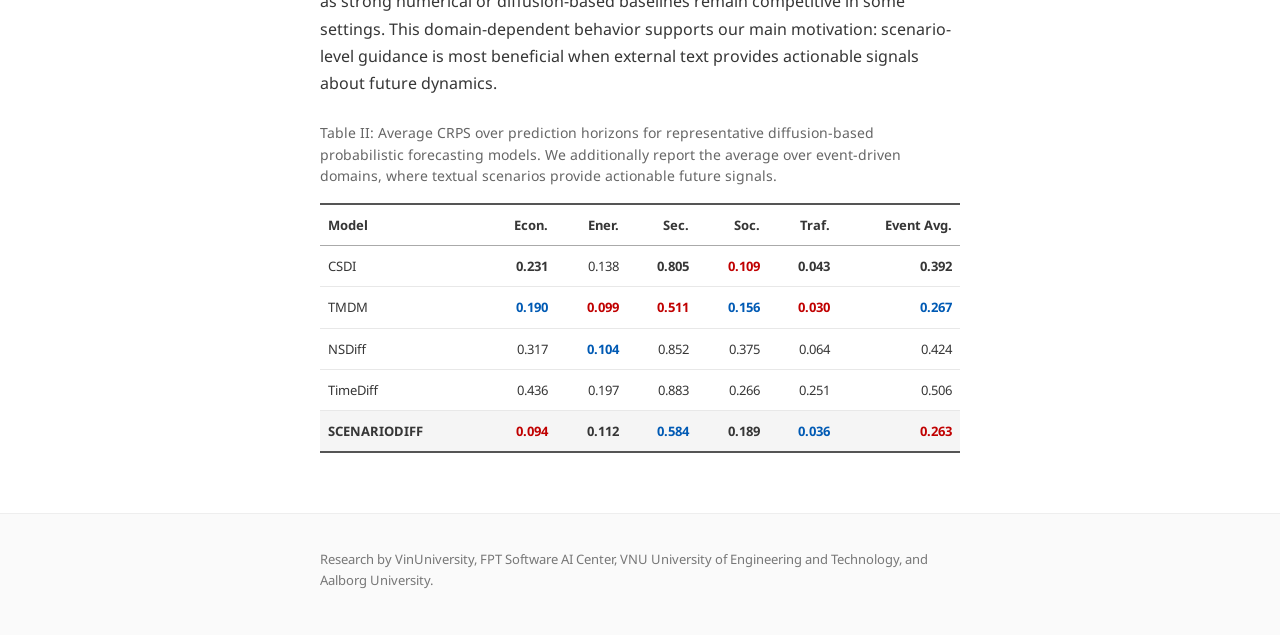
==== commit b181f2e8: "Align grouped Table I headers with metric columns" ====
--- a/index.html
+++ b/index.html
@@ -99,6 +99,7 @@
       <div class="wide-container results-table-container">
         <div class="table-scroll" role="region" aria-label="Table I: overall forecasting results" tabindex="0">
           <table class="paper-results-table paper-overall-table">
+            <colgroup><col style="width:18%"><col span="2" style="width:7%"><col span="10" style="width:6.8%"></colgroup>
             <caption>Table I: Overall results on Time-MMD. The best, runner-up, and third-best mean results are highlighted in red, blue, and bold, respectively. Hor. 1st counts the number of first-place results over all horizon-domain-metric entries, while Ovr. 1st counts first-place results after averaging over horizons within each domain and metric.</caption>
             <thead>
               <tr><th scope="col" rowspan="2">Models</th><th scope="col" rowspan="2">Hor. 1st</th><th scope="col" rowspan="2">Ovr. 1st</th><th scope="colgroup" colspan="2">Economy</th><th scope="colgroup" colspan="2">Energy</th><th scope="colgroup" colspan="2">Security</th><th scope="colgroup" colspan="2">Social Good</th><th scope="colgroup" colspan="2">Traffic</th></tr>
--- a/styles.css
+++ b/styles.css
@@ -78,10 +78,11 @@
 .paper-results-table .our-method{border-top:1px solid #aaa;border-bottom:2px solid #555;background:#f5f5f5}
 .paper-results-table .our-method th{font-weight:700}
 .results-table-container{width:min(100% - 40px,1260px)}
-.paper-overall-table{min-width:1080px;font-size:12px}
+.paper-overall-table{min-width:1080px;font-size:12px;table-layout:fixed}
 .paper-overall-table th,.paper-overall-table td{padding:7px 6px}
-.paper-overall-table thead tr:first-child th[colspan]{text-align:center}
-.paper-overall-table thead th[rowspan]{vertical-align:bottom}
+.paper-overall-table thead tr:first-child th[colspan]{text-align:center;position:relative;padding-bottom:11px}
+.paper-overall-table thead tr:first-child th[colspan]:after{content:"";position:absolute;bottom:3px;left:10px;right:10px;border-bottom:1px solid #aaa}
+.paper-overall-table thead th[rowspan]{vertical-align:middle}
 .paper-overall-table .model-group-start{border-top:1px solid #aaa}
 .paper-results-table .rank-first{color:#c00000;font-weight:700}
 .paper-results-table .rank-second{color:#005ab4;font-weight:700}
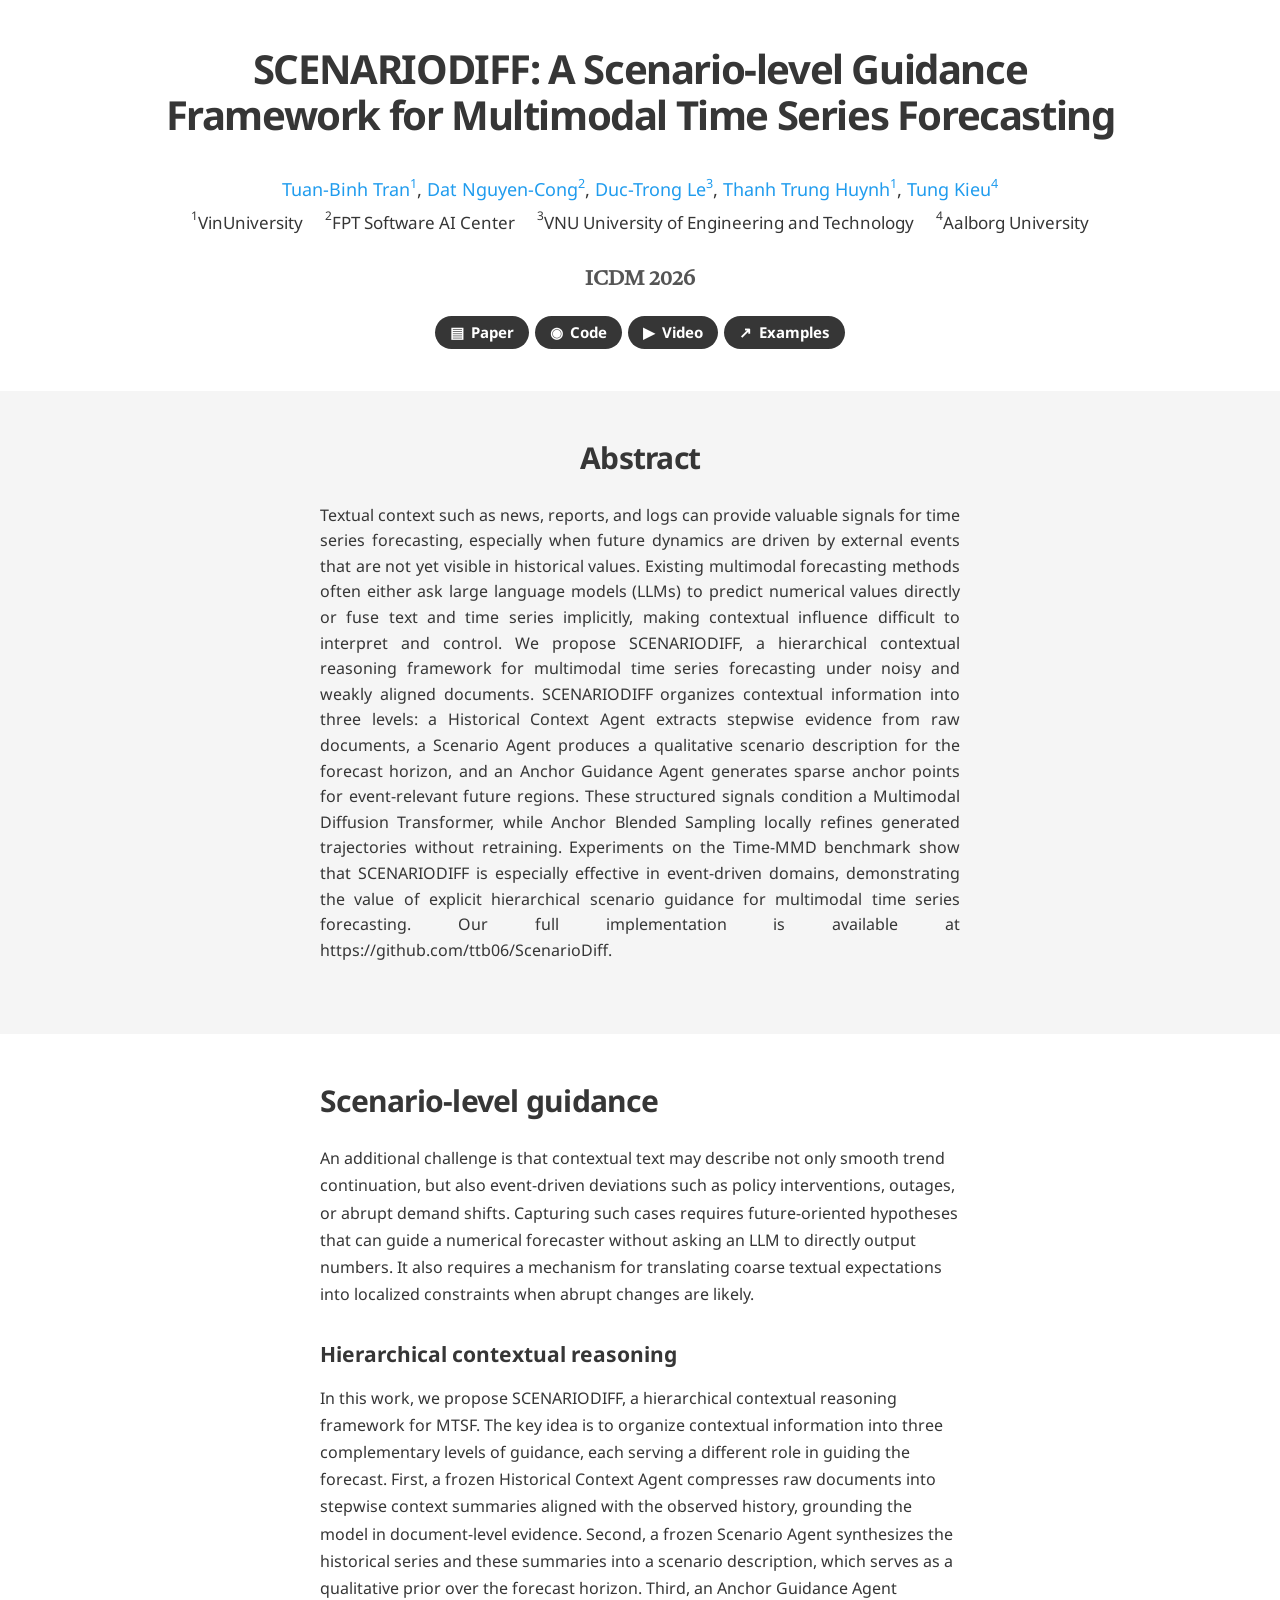
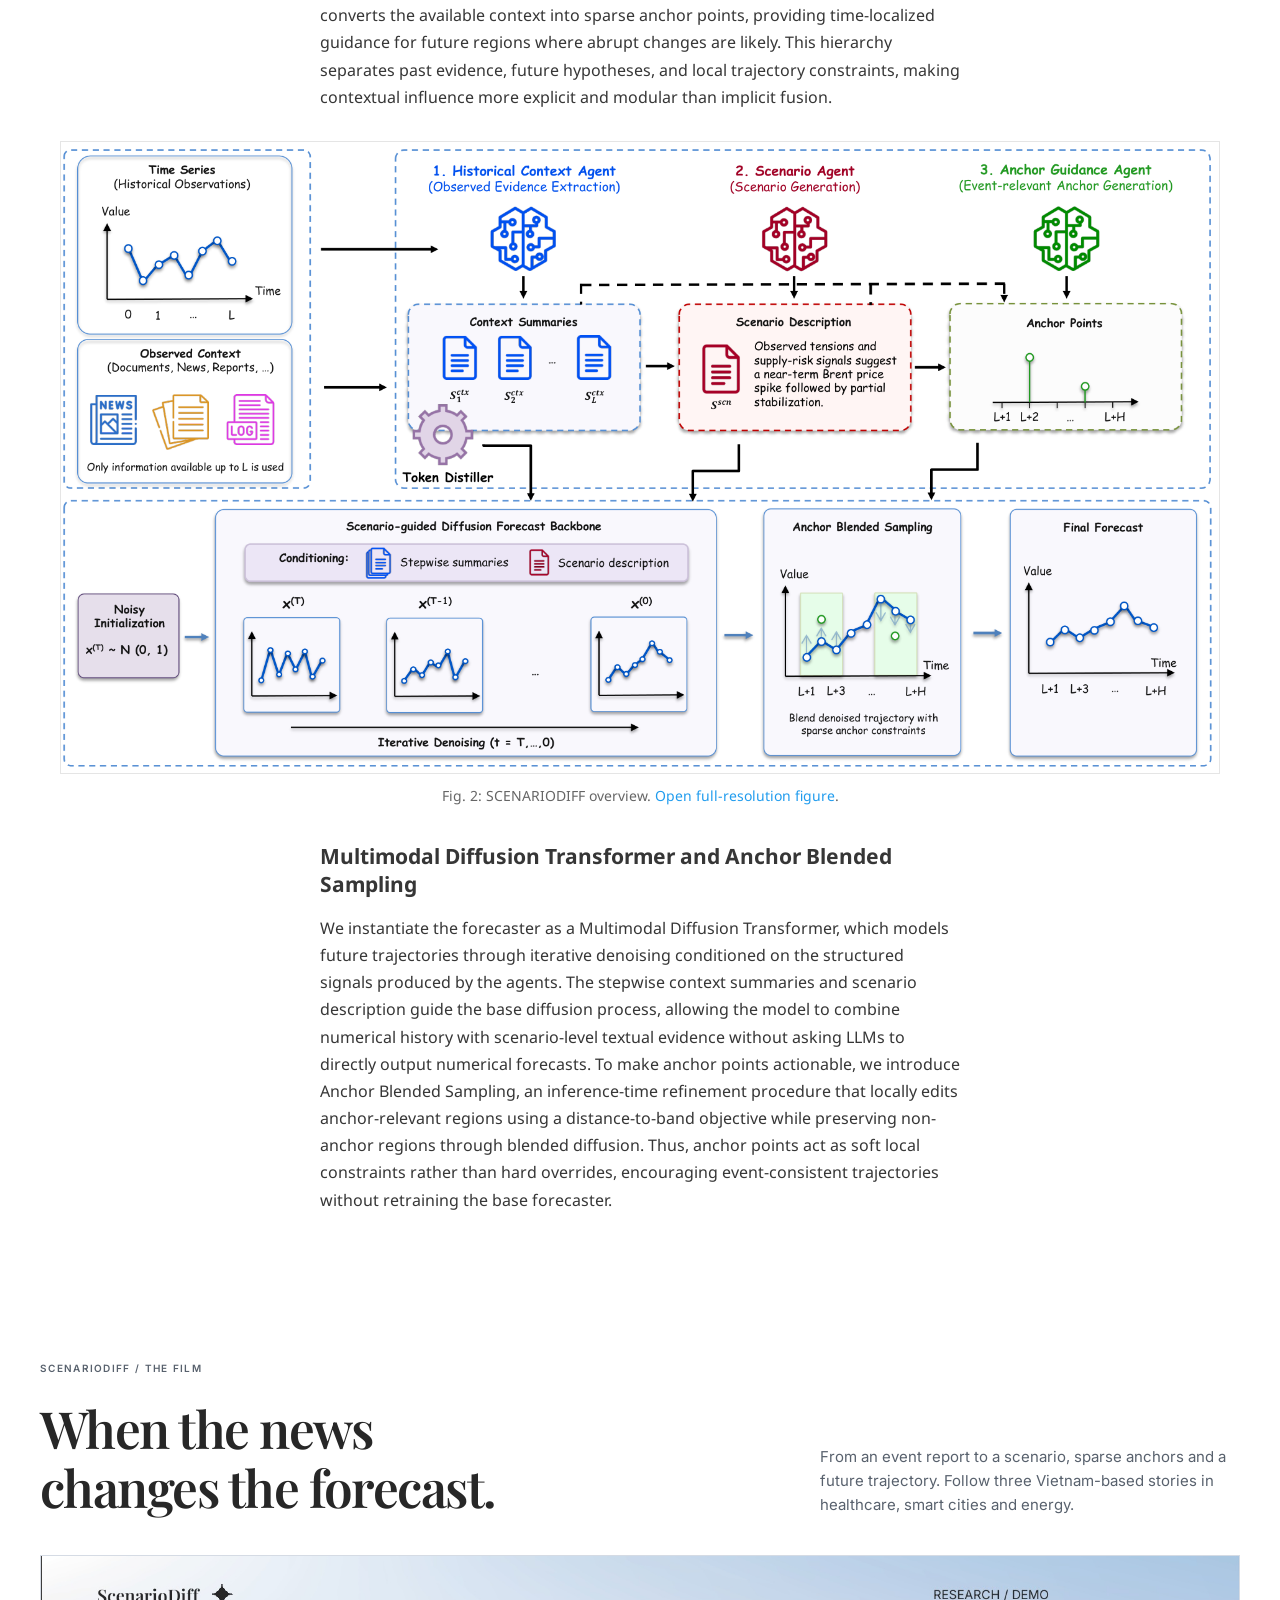
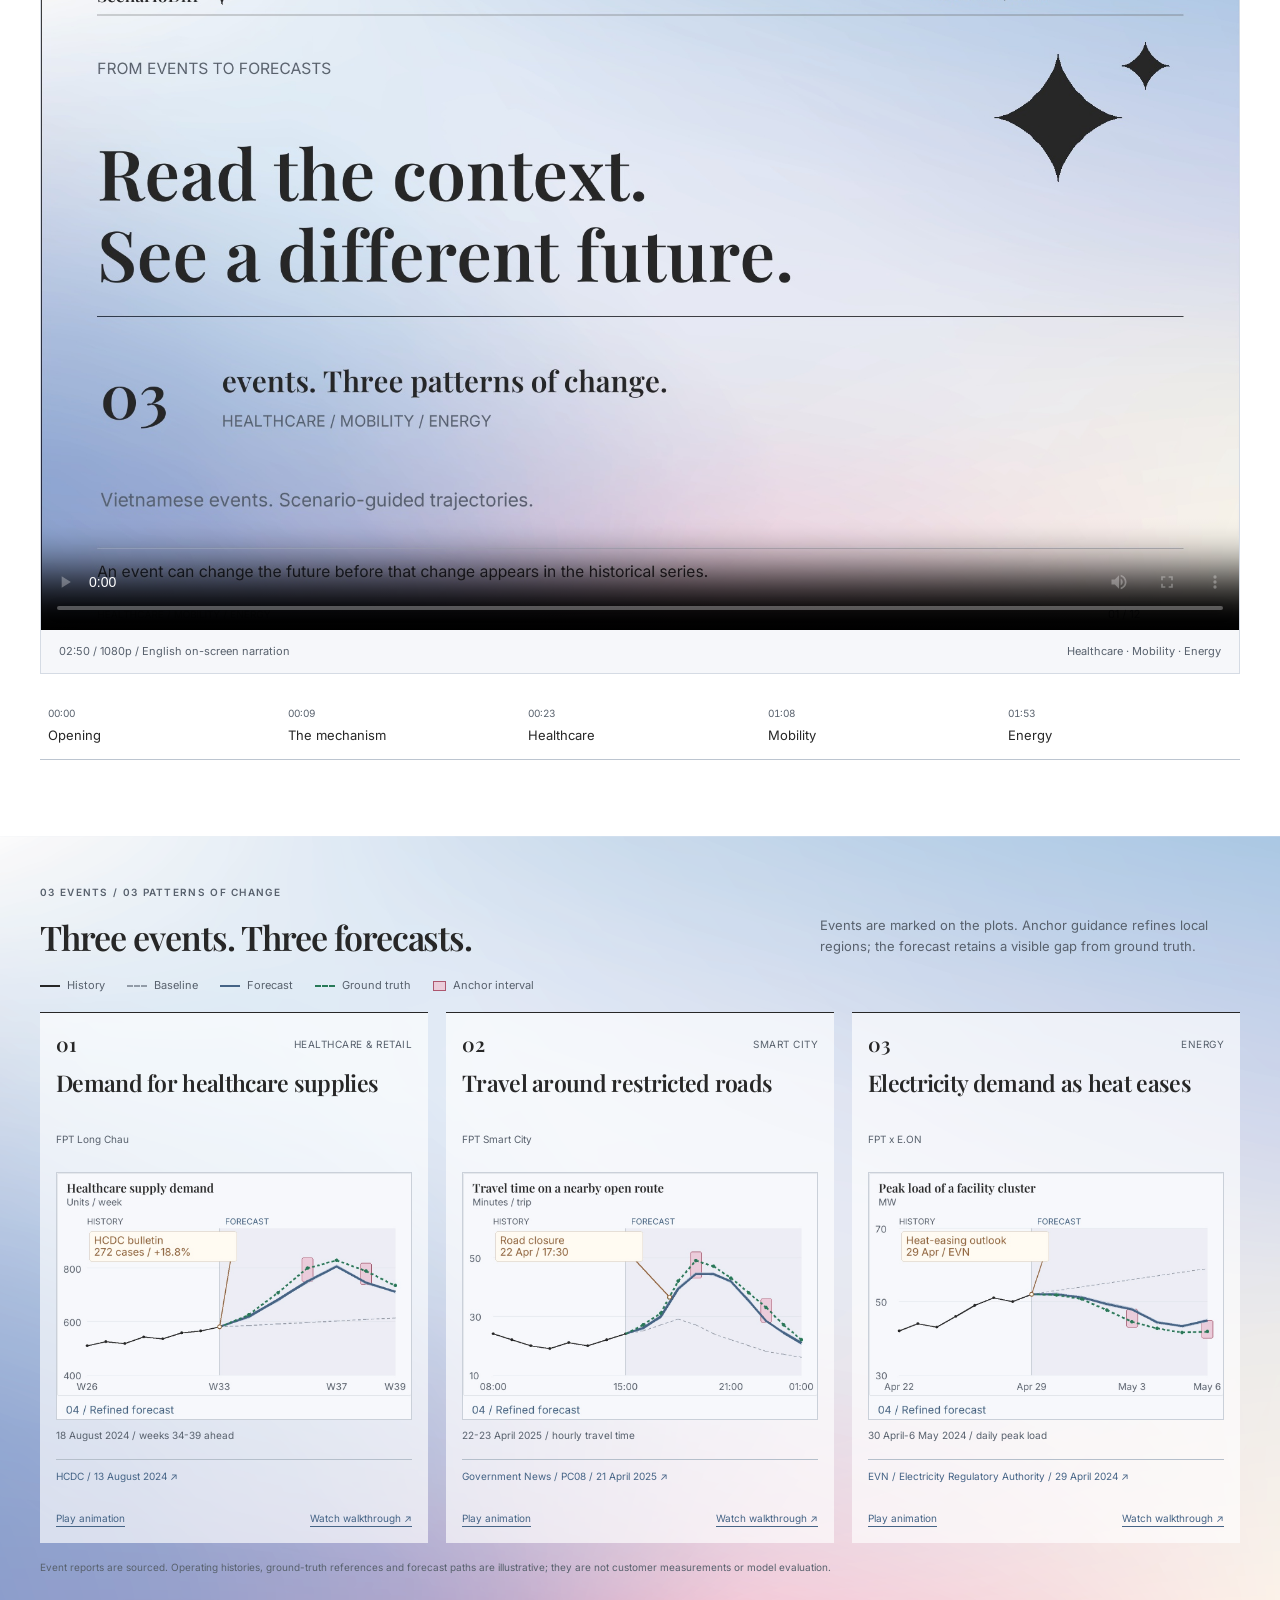
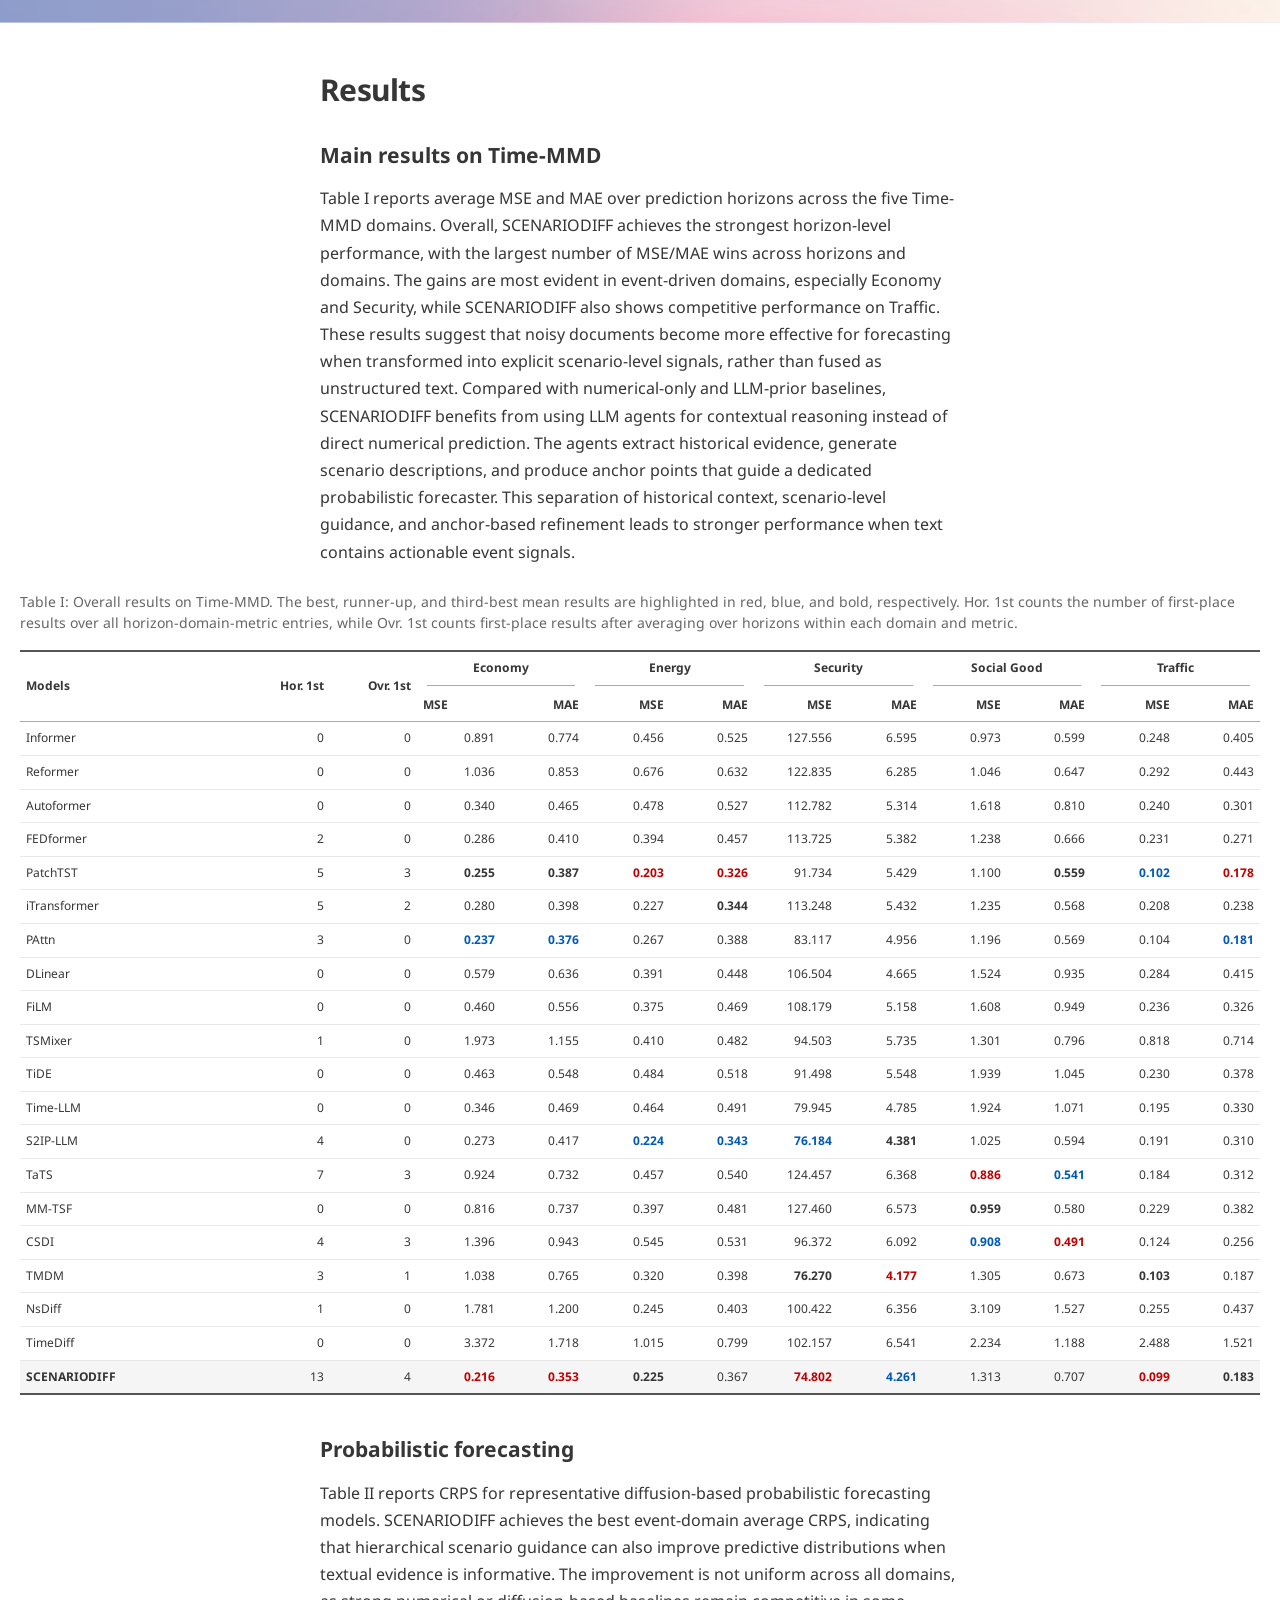
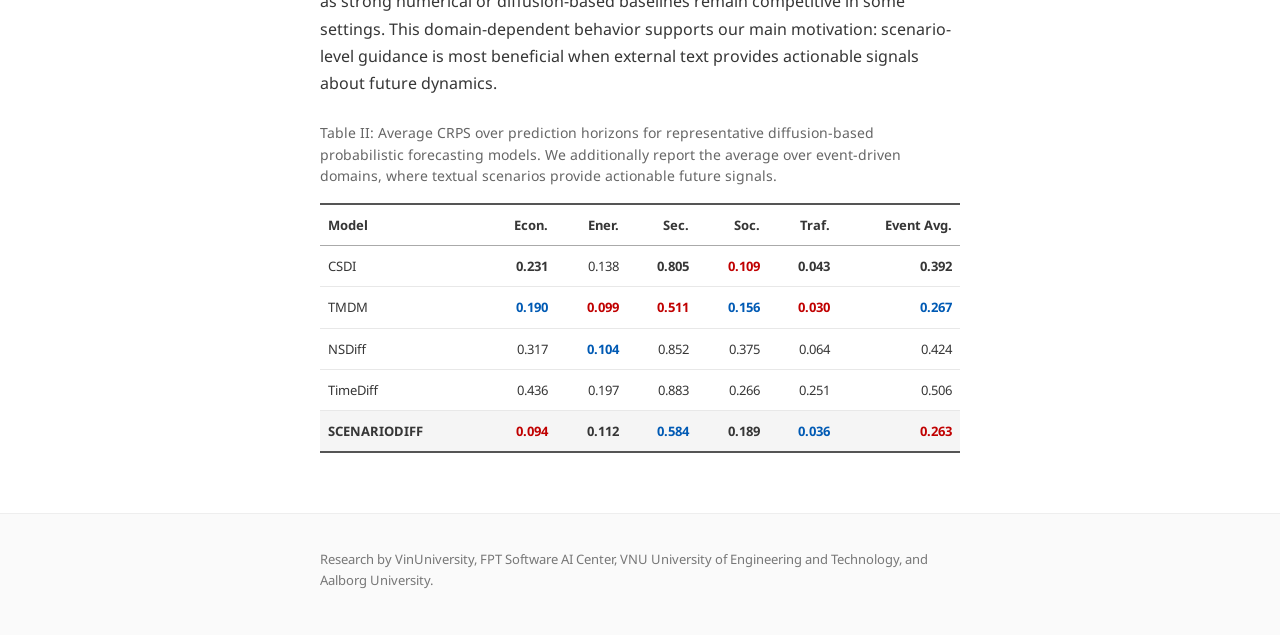
==== commit cf301ef2: "Add ScenarioDiff browser favicon" ====
--- a/index.html
+++ b/index.html
@@ -3,6 +3,8 @@
 <head>
   <meta charset="utf-8">
   <meta name="viewport" content="width=device-width, initial-scale=1">
+  <meta name="theme-color" content="#456486">
+  <link rel="icon" type="image/svg+xml" href="favicon.svg">
   <meta name="description" content="ScenarioDiff: a scenario-level guidance framework for multimodal time series forecasting. ICDM 2026 research project page, video, and illustrative demo.">
   <meta property="og:title" content="ScenarioDiff: A Scenario-level Guidance Framework for Multimodal Time Series Forecasting">
   <meta property="og:description" content="A research project page with a video and illustrative examples of scenario-guided forecasting.">
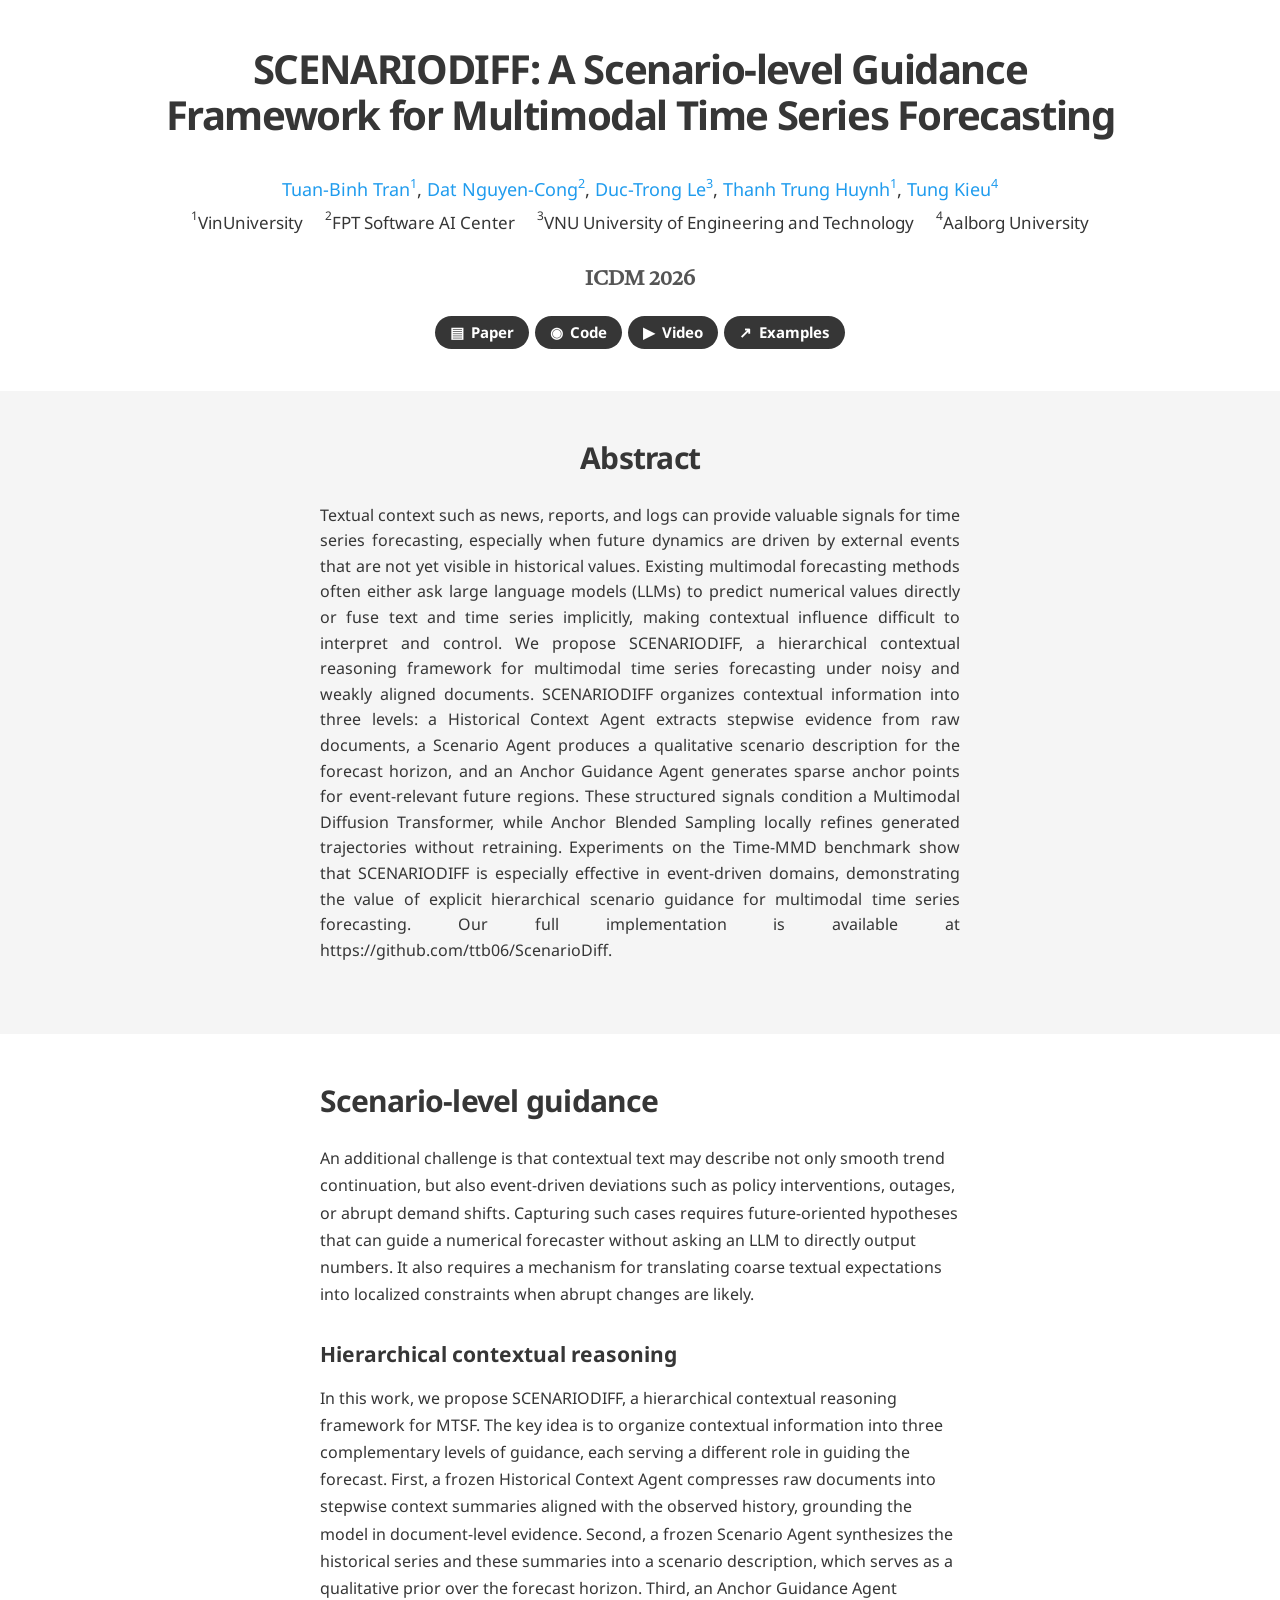
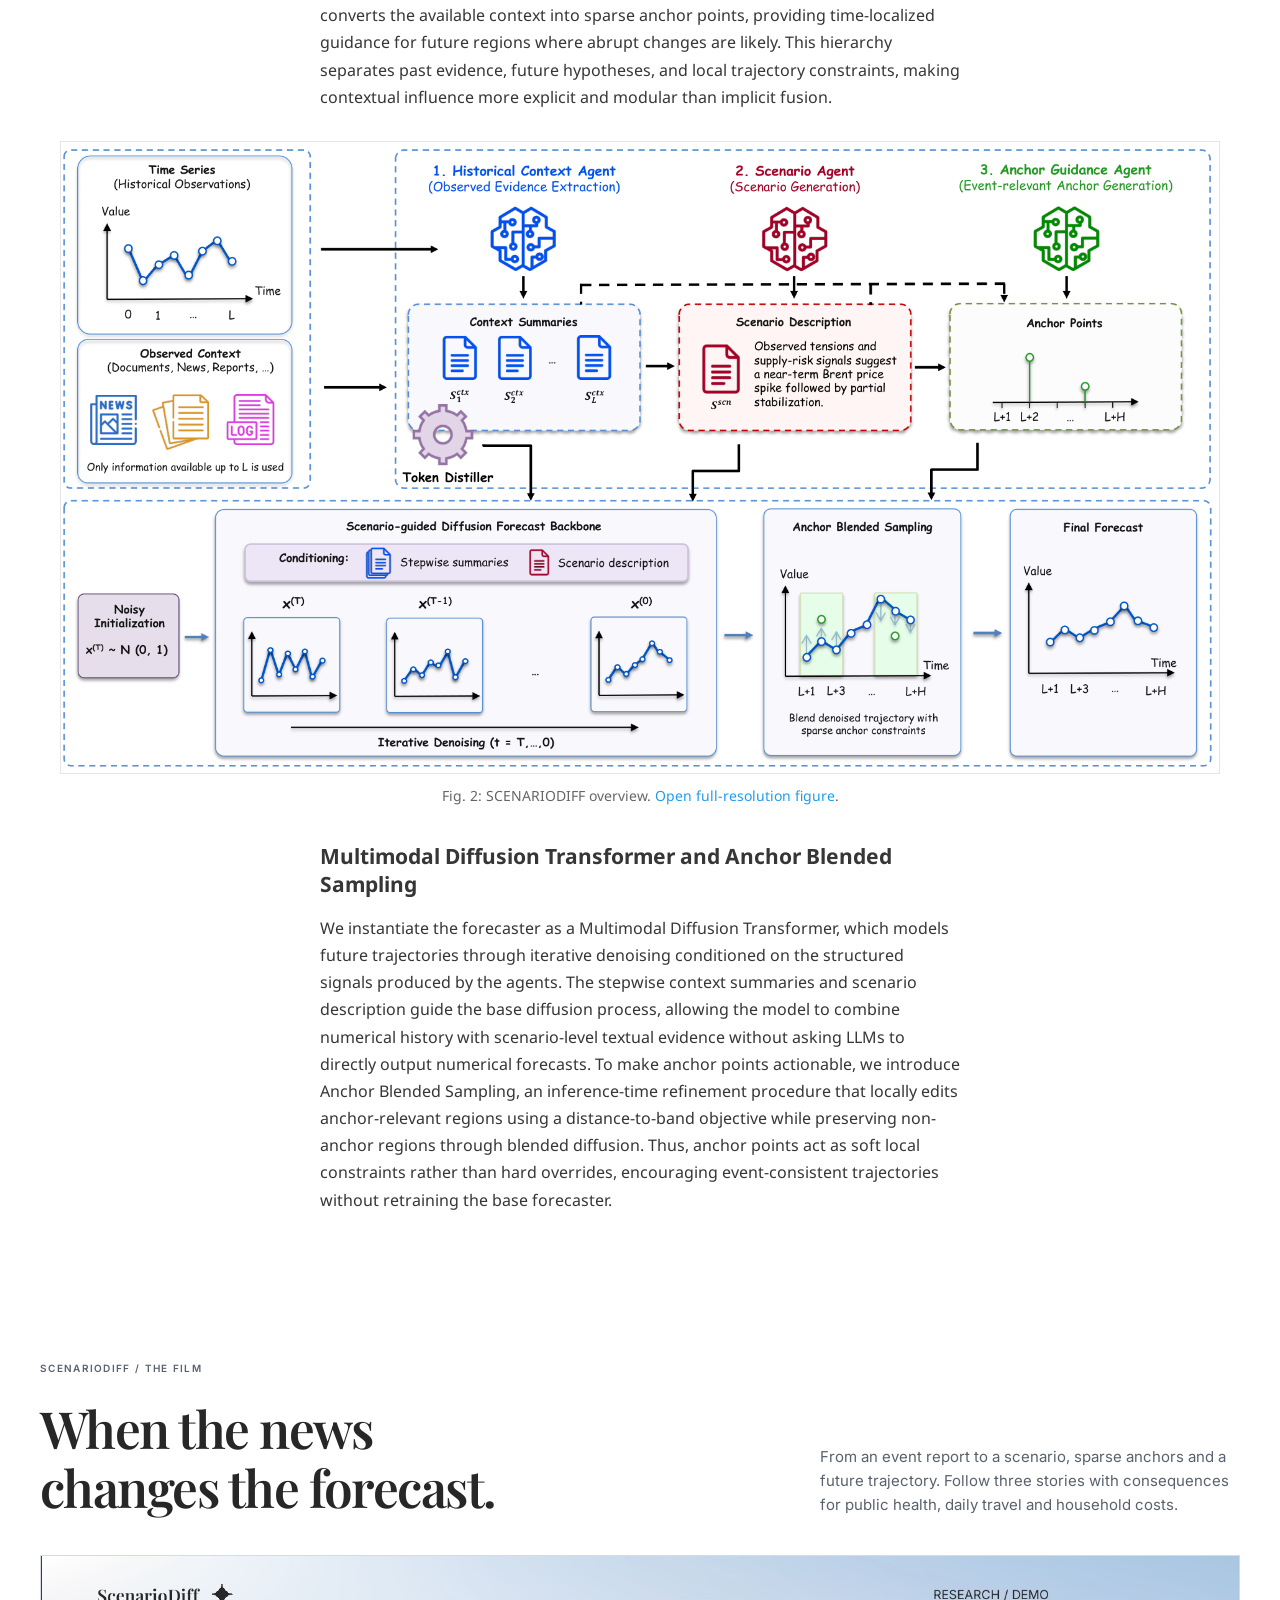
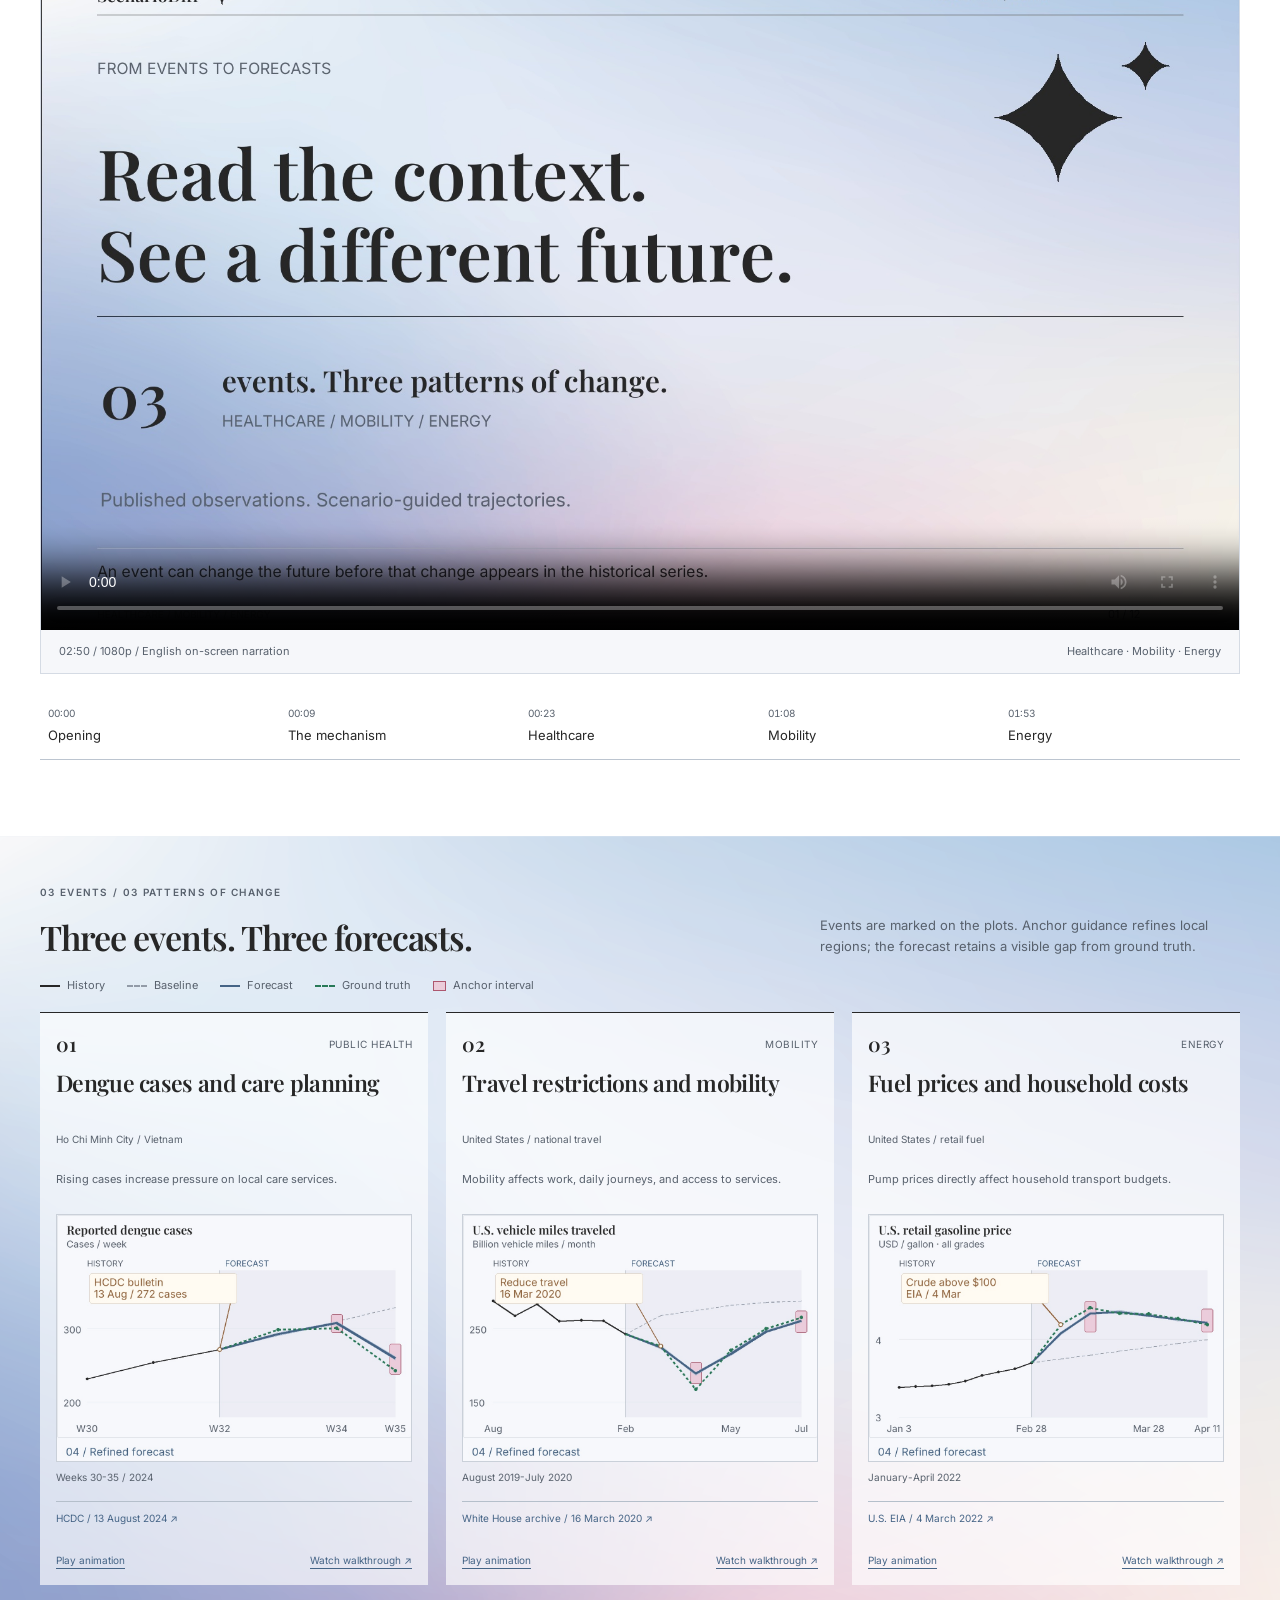
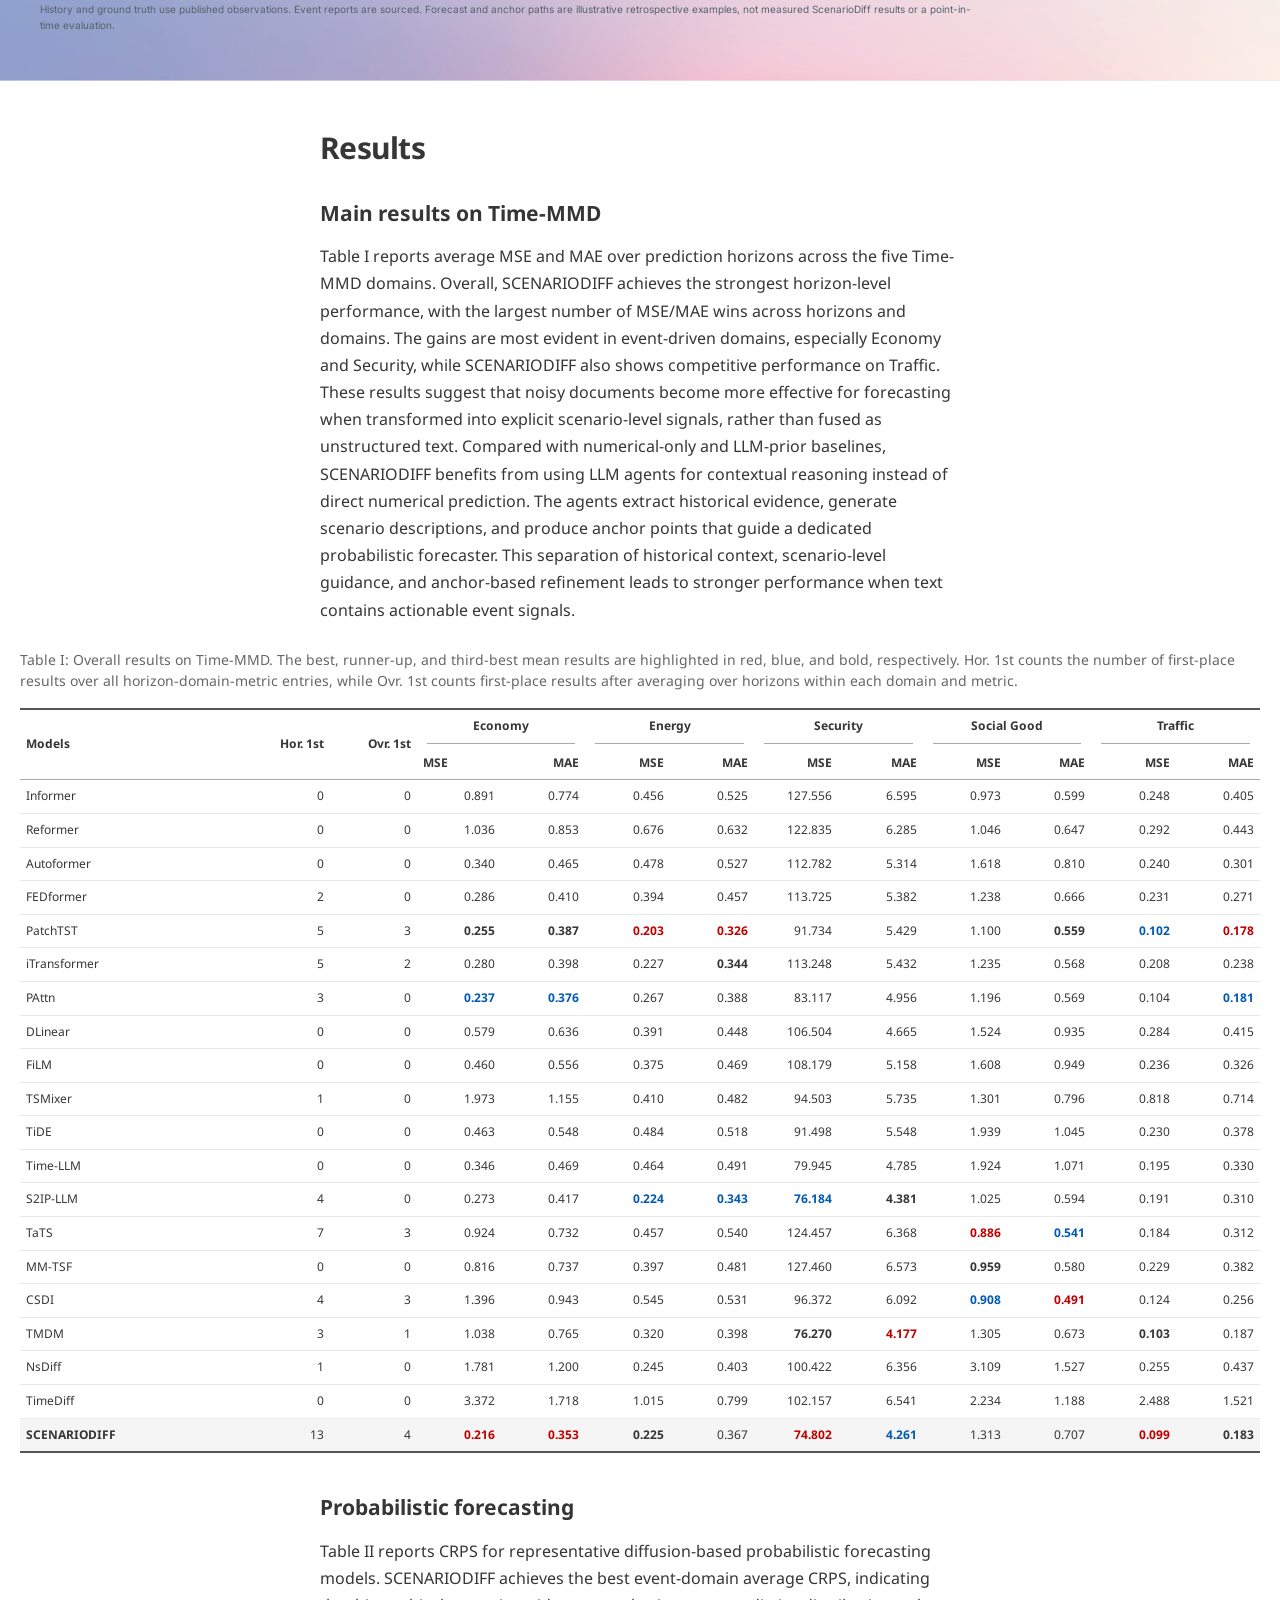
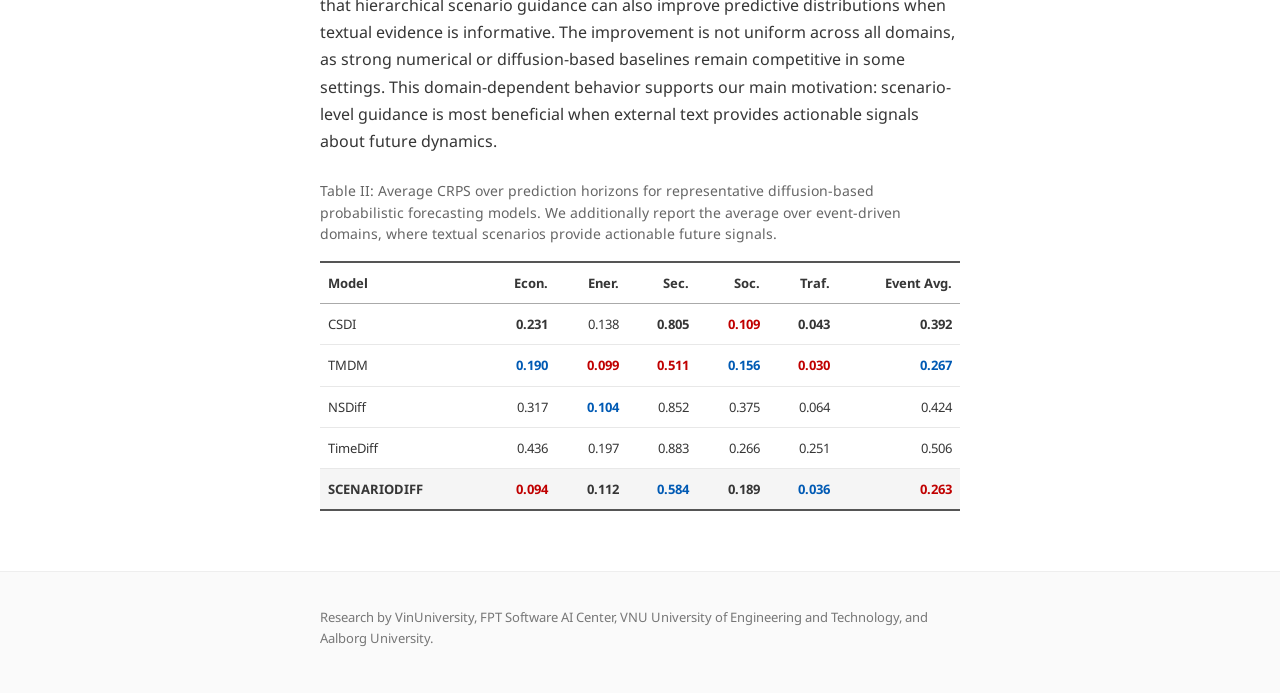
==== commit 126327c0: "Replace branded examples with public impact scenarios" ====
--- a/index.html
+++ b/index.html
@@ -70,7 +70,7 @@
     <section id="video" class="editorial-demo demo-film" lang="en">
       <div class="demo-container">
         <p class="demo-eyebrow">SCENARIODIFF / THE FILM</p>
-        <div class="demo-section-heading"><h2>When the news<br>changes the forecast.</h2><p>From an event report to a scenario, sparse anchors and a future trajectory. Follow three Vietnam-based stories in healthcare, smart cities and energy.</p></div>
+        <div class="demo-section-heading"><h2>When the news<br>changes the forecast.</h2><p>From an event report to a scenario, sparse anchors and a future trajectory. Follow three stories with consequences for public health, daily travel and household costs.</p></div>
         <figure class="presentation-film">
           <video id="presentation-video" controls controlslist="nodownload" playsinline preload="metadata" poster="assets/poster.jpg" aria-label="ScenarioDiff presentation in English"><source src="assets/scenariodiff-demo.mp4" type="video/mp4"><track kind="captions" src="assets/demo-en.vtt" srclang="en" label="English">Your browser does not support embedded video.</video>
           <figcaption><span>02:50 / 1080p / English on-screen narration</span><span>Healthcare &middot; Mobility &middot; Energy</span></figcaption>
@@ -86,7 +86,7 @@
         <div class="demo-section-heading"><h2>Three events. Three forecasts.</h2><p>Events are marked on the plots. Anchor guidance refines local regions; the forecast retains a visible gap from ground truth.</p></div>
         <div class="examples-legend" aria-label="Chart legend"><span><i class="key-history"></i>History</span><span><i class="key-baseline"></i>Baseline</span><span><i class="key-forecast"></i>Forecast</span><span><i class="key-truth"></i>Ground truth</span><span><i class="key-anchor"></i>Anchor interval</span></div>
         <div class="event-examples" id="event-examples"></div>
-        <p class="provenance-note">Event reports are sourced. Operating histories, ground-truth references and forecast paths are illustrative; they are not customer measurements or model evaluation.</p>
+        <p class="provenance-note">History and ground truth use published observations. Event reports are sourced. Forecast and anchor paths are illustrative retrospective examples, not measured ScenarioDiff results or a point-in-time evaluation.</p>
       </div>
     </section>
 
--- a/demo.css
+++ b/demo.css
@@ -76,6 +76,7 @@
 .event-example .event-number{font-size:20px;margin-bottom:12px!important}
 .event-example h3{font-size:23px;line-height:1.2;min-height:56px;margin:0 0 7px;white-space:normal}
 .event-location{font-size:10px;line-height:1.4;margin:0 0 12px;min-height:28px}
+.event-impact{font-size:11px;line-height:1.45;color:var(--demo-muted);margin:0 0 10px;min-height:32px}
 .denoising-figure{margin:0}
 .denoising-loop{aspect-ratio:56/39}
 .denoising-figure figcaption{font-size:10px;padding:7px 0;min-height:39px}
@@ -83,4 +84,4 @@
 .event-actions{justify-content:space-between;gap:6px;margin-top:6px}
 .event-actions .text-button{font-size:10px;padding:5px 0}
 .provenance-note{margin-top:16px;font-size:10px;line-height:1.6}
-@media(max-width:760px){.event-examples{grid-template-columns:1fr}.event-example{padding:16px}.event-example h3{min-height:0;font-size:25px}.event-location{min-height:0}.denoising-figure figcaption,.event-example .event-source{min-height:0}.event-actions .text-button{font-size:12px}.examples-legend{gap:8px 15px}.demo-examples{padding:36px 0}}
+@media(max-width:760px){.event-examples{grid-template-columns:1fr}.event-example{padding:16px}.event-example h3{min-height:0;font-size:25px}.event-location,.event-impact{min-height:0}.denoising-figure figcaption,.event-example .event-source{min-height:0}.event-actions .text-button{font-size:12px}.examples-legend{gap:8px 15px}.demo-examples{padding:36px 0}}
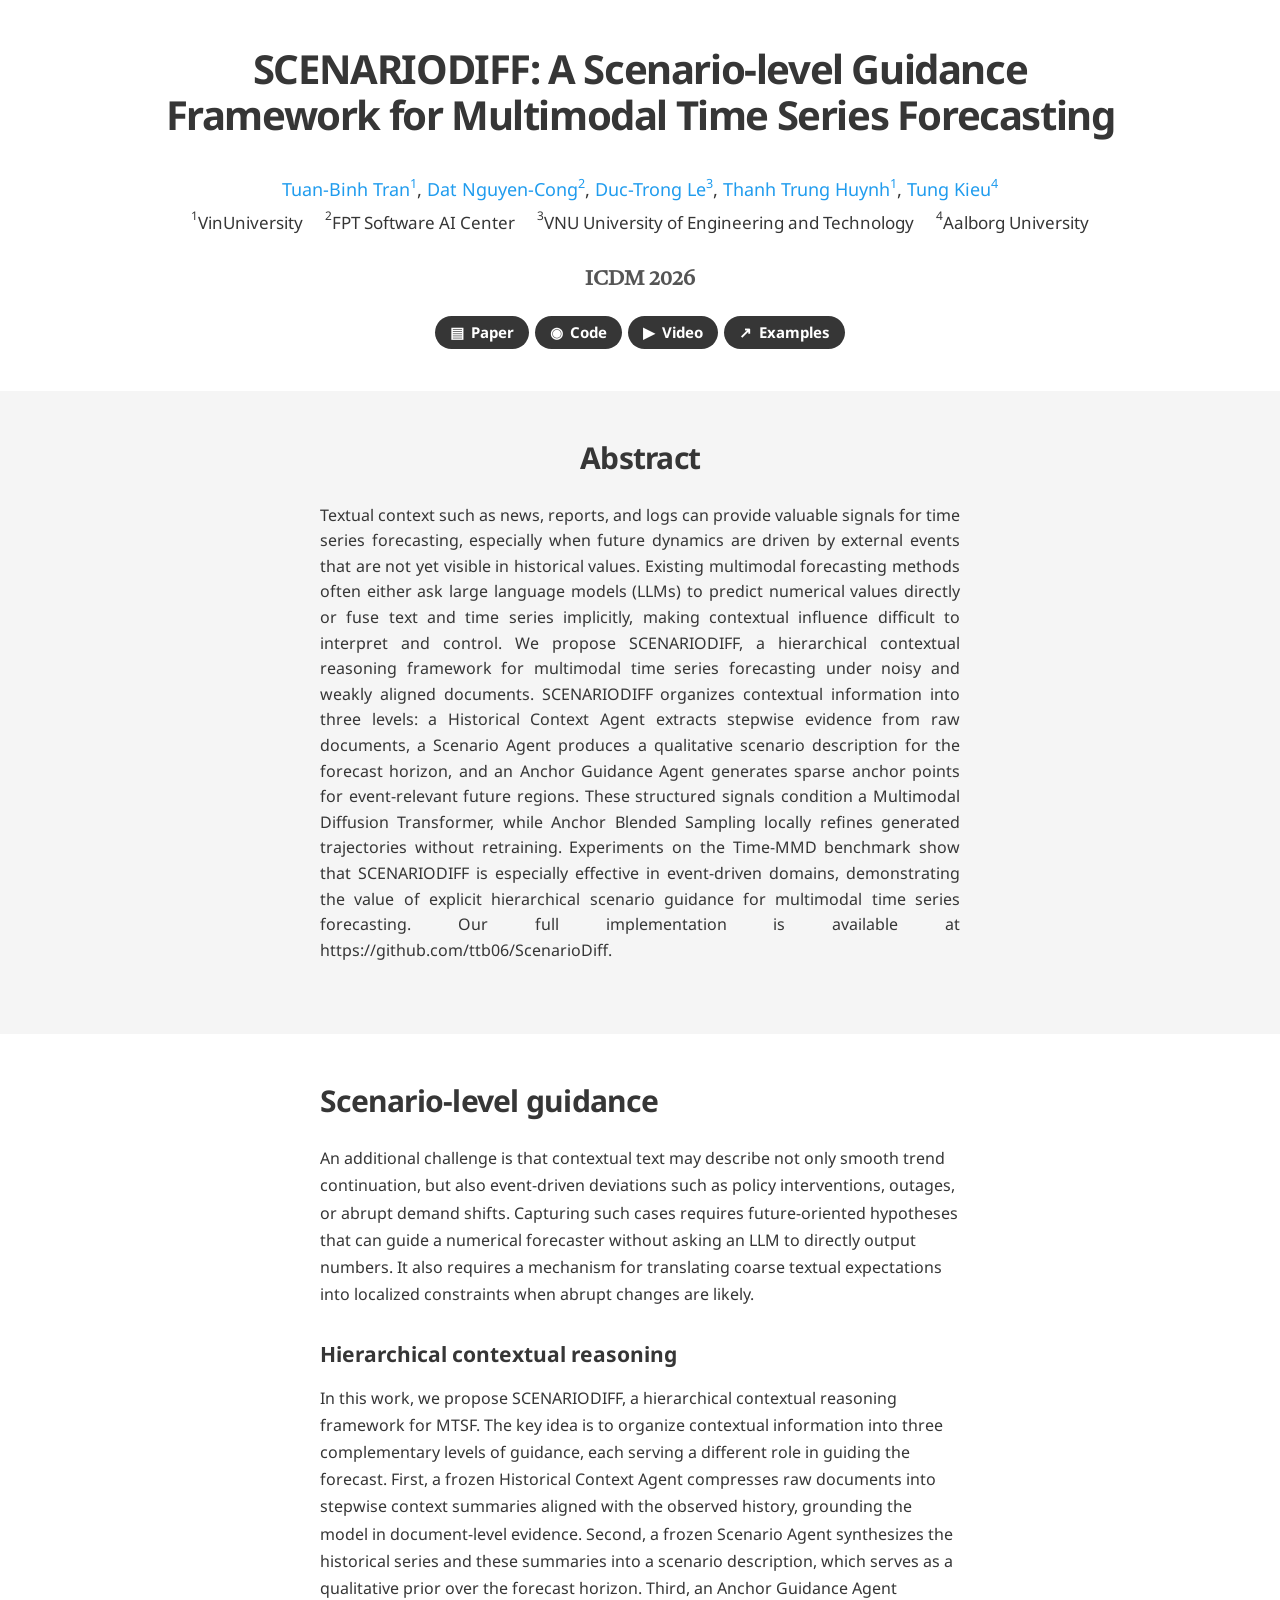
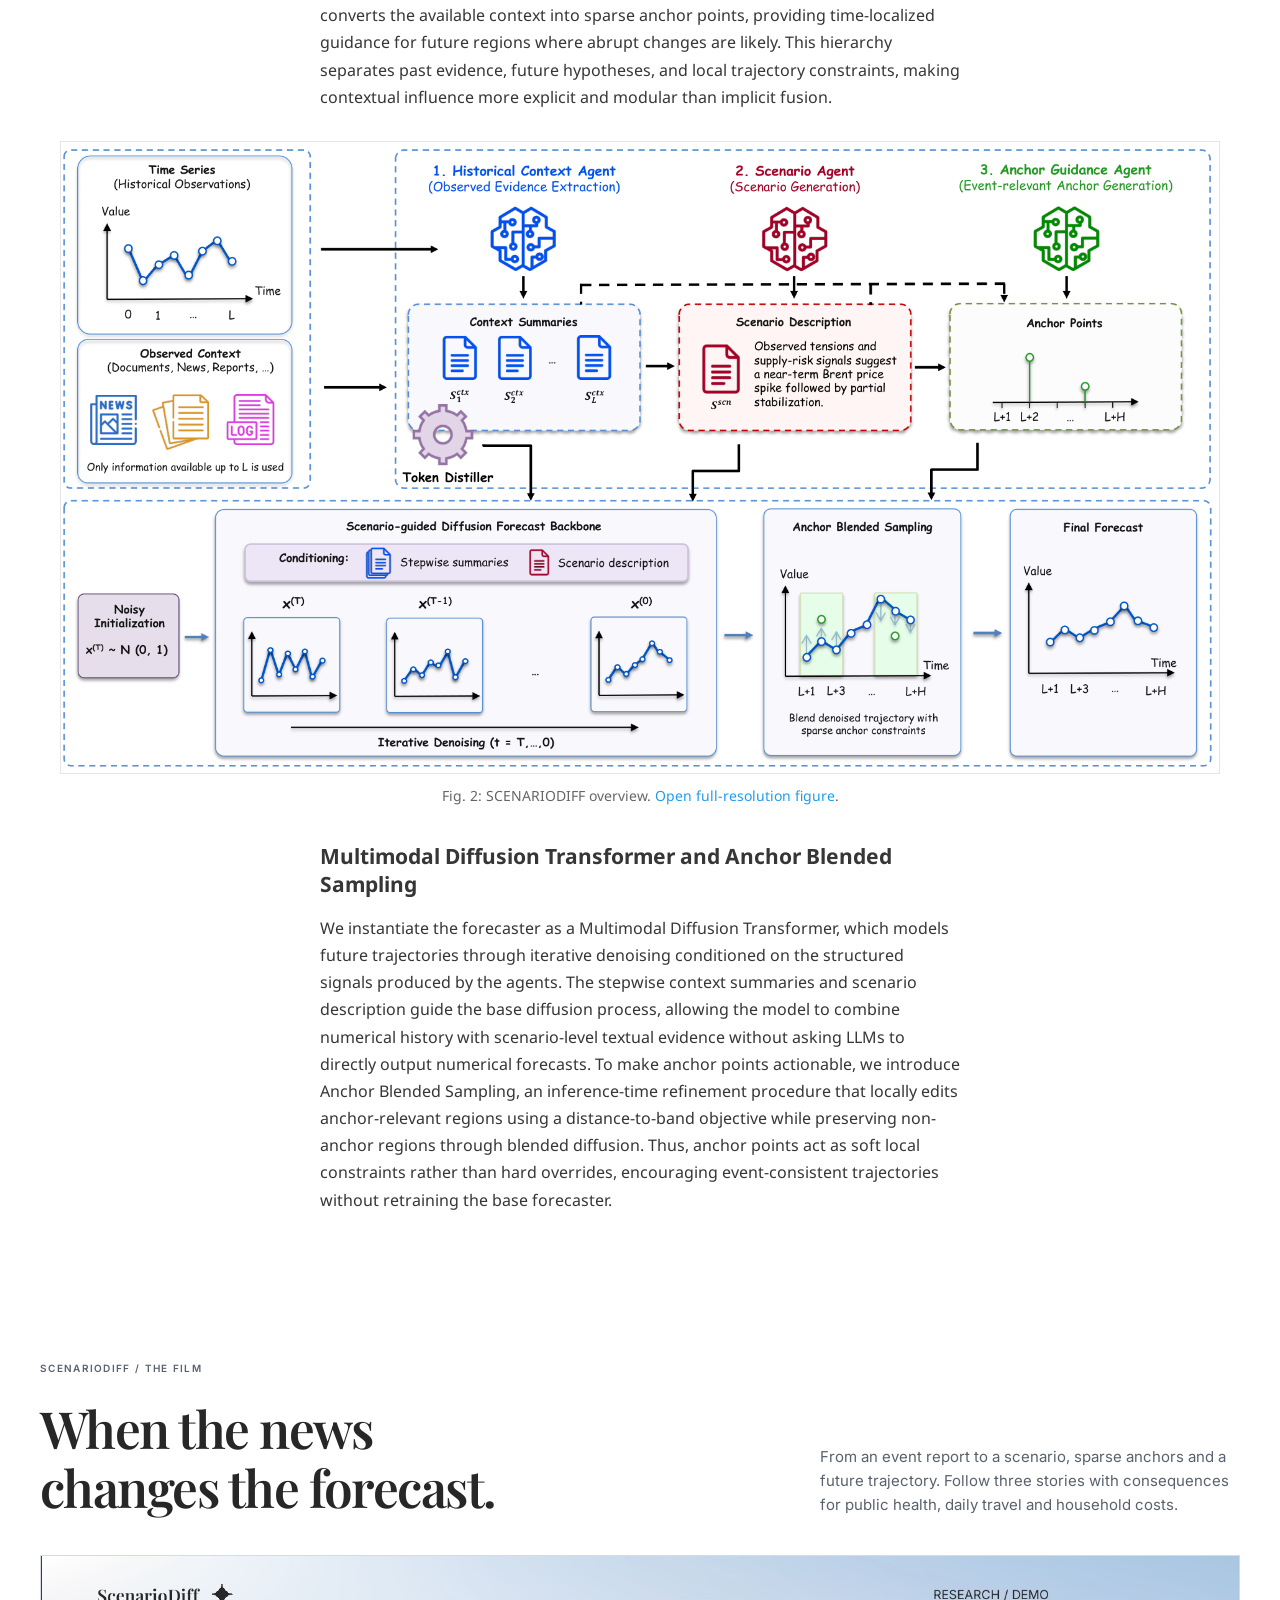
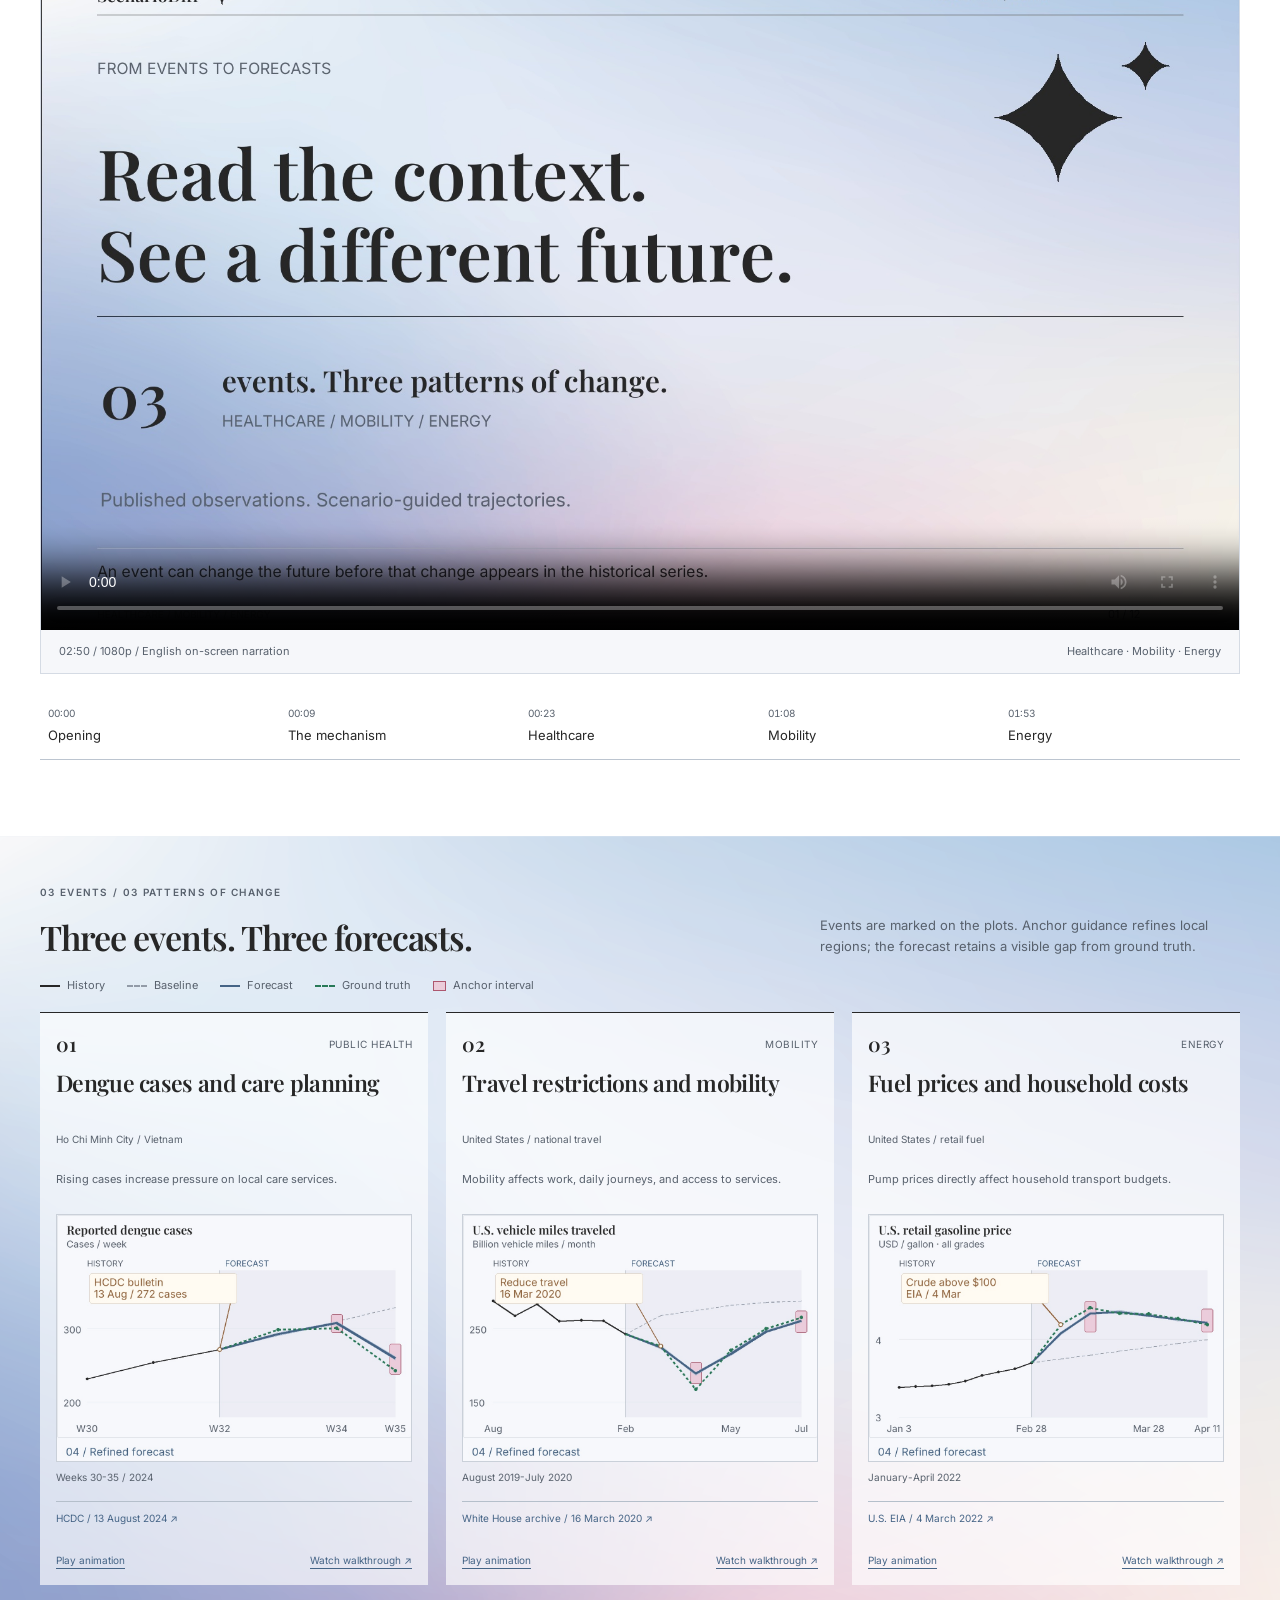
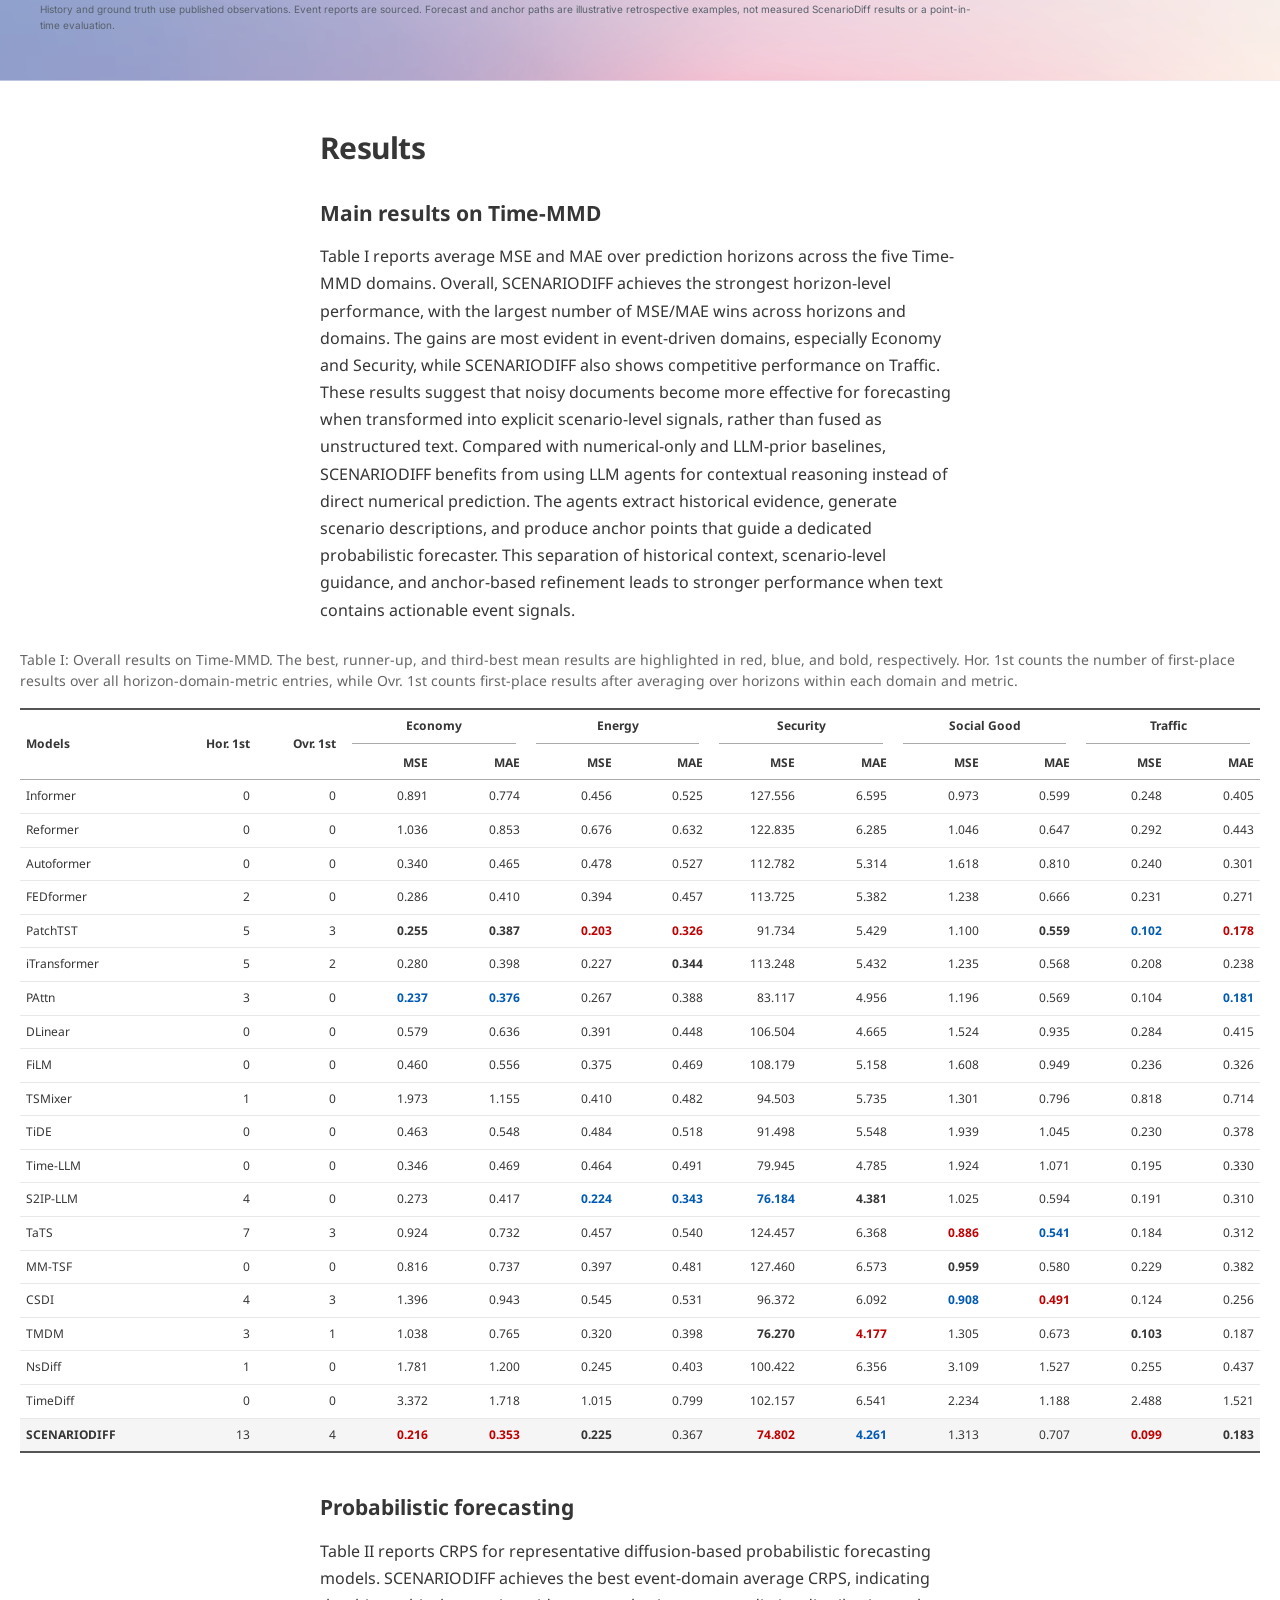
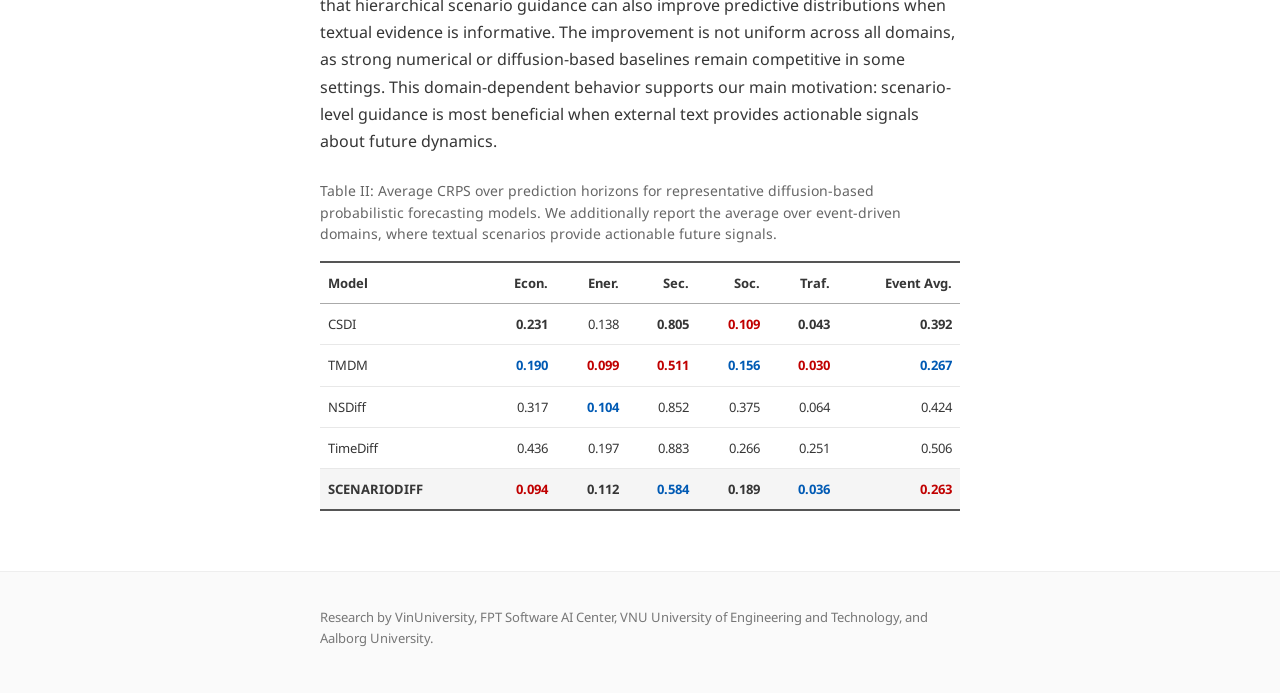
==== commit 5e47696c: "Align metric headers and narrow model column" ====
--- a/index.html
+++ b/index.html
@@ -101,7 +101,7 @@
       <div class="wide-container results-table-container">
         <div class="table-scroll" role="region" aria-label="Table I: overall forecasting results" tabindex="0">
           <table class="paper-results-table paper-overall-table">
-            <colgroup><col style="width:18%"><col span="2" style="width:7%"><col span="10" style="width:6.8%"></colgroup>
+            <colgroup><col style="width:12%"><col span="2" style="width:7%"><col span="10" style="width:7.4%"></colgroup>
             <caption>Table I: Overall results on Time-MMD. The best, runner-up, and third-best mean results are highlighted in red, blue, and bold, respectively. Hor. 1st counts the number of first-place results over all horizon-domain-metric entries, while Ovr. 1st counts first-place results after averaging over horizons within each domain and metric.</caption>
             <thead>
               <tr><th scope="col" rowspan="2">Models</th><th scope="col" rowspan="2">Hor. 1st</th><th scope="col" rowspan="2">Ovr. 1st</th><th scope="colgroup" colspan="2">Economy</th><th scope="colgroup" colspan="2">Energy</th><th scope="colgroup" colspan="2">Security</th><th scope="colgroup" colspan="2">Social Good</th><th scope="colgroup" colspan="2">Traffic</th></tr>
--- a/styles.css
+++ b/styles.css
@@ -71,7 +71,7 @@
 .paper-results-table{border-collapse:collapse;width:100%;font-size:13px;font-variant-numeric:tabular-nums}
 .paper-results-table caption{text-align:left;color:#666;line-height:1.55;margin-bottom:16px;font-size:14px}
 .paper-results-table th,.paper-results-table td{padding:10px 8px;text-align:right;white-space:nowrap}
-.paper-results-table th:first-child{text-align:left}
+.paper-results-table thead tr:first-child th:first-child,.paper-results-table tbody th[scope="row"]{text-align:left}
 .paper-results-table thead{border-top:2px solid #555;border-bottom:1px solid #aaa}
 .paper-results-table tbody tr{border-bottom:1px solid #e8e8e8}
 .paper-results-table tbody th{font-weight:400}
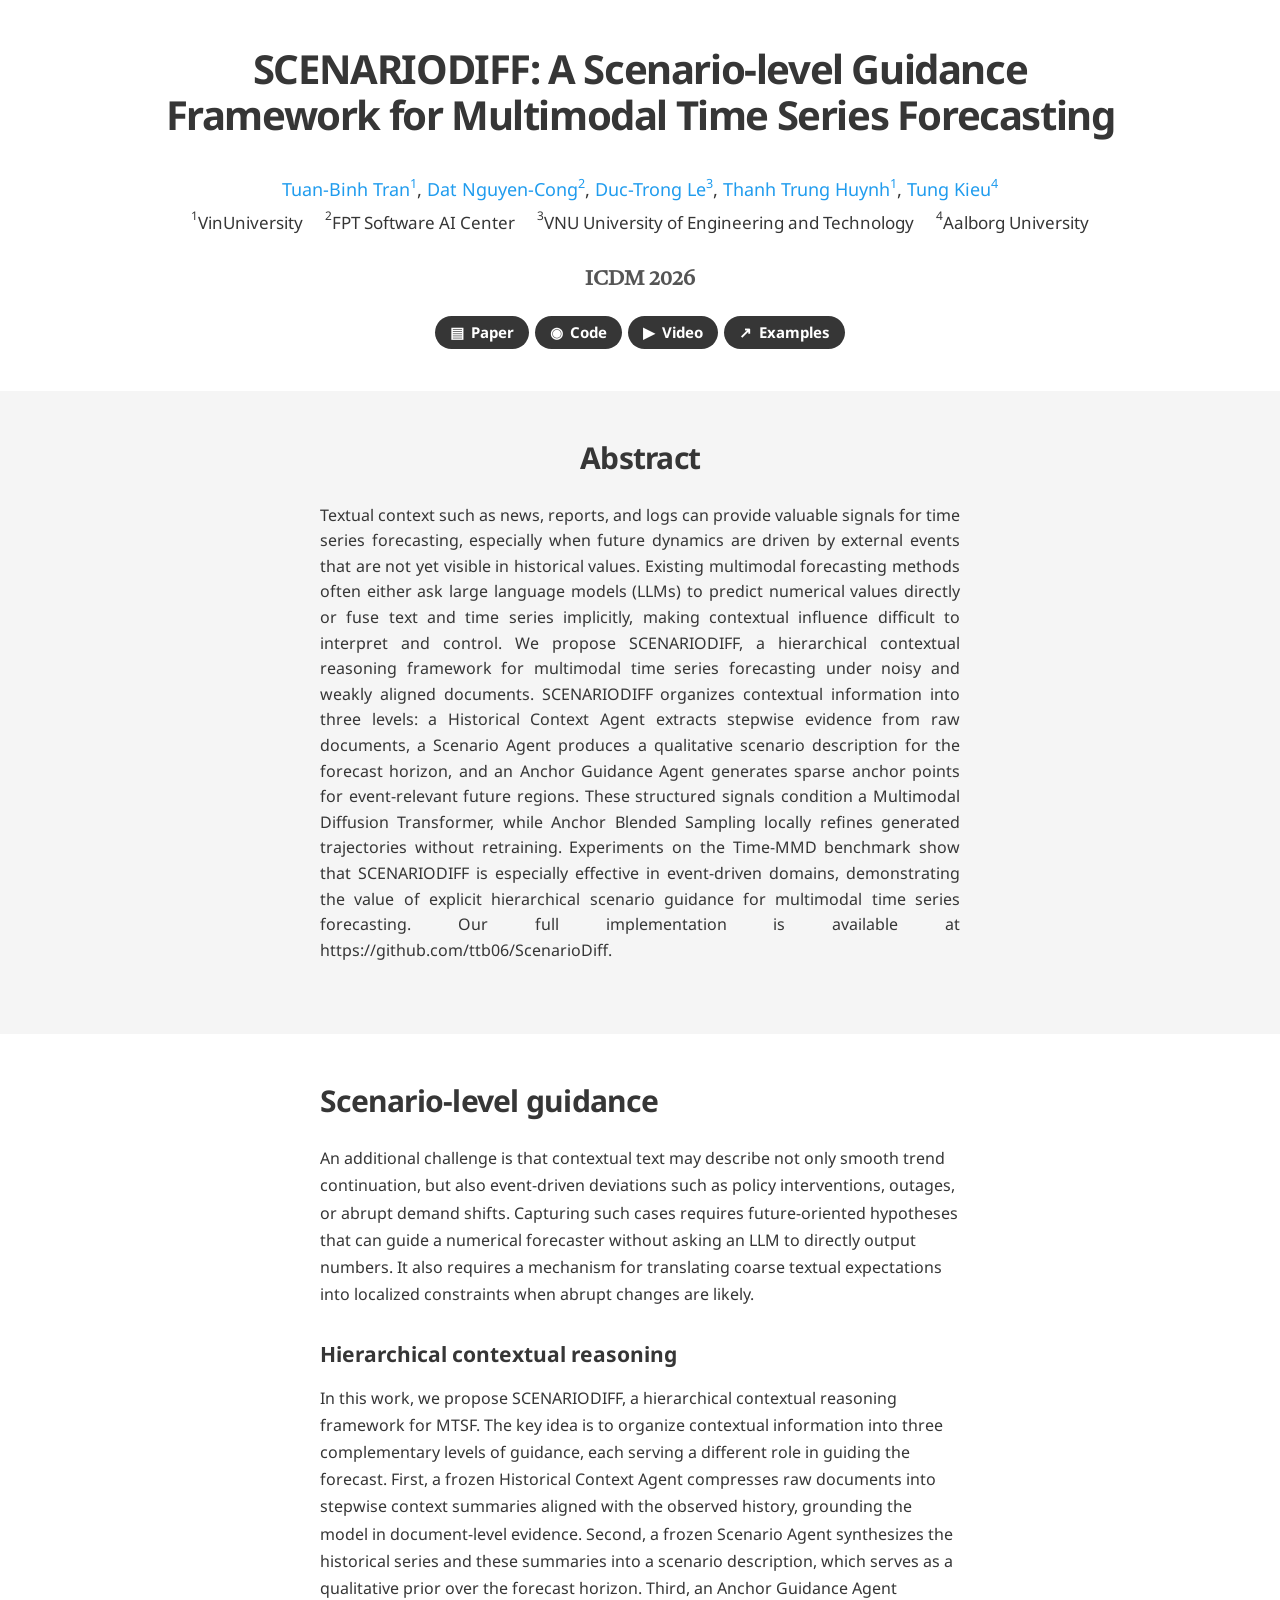
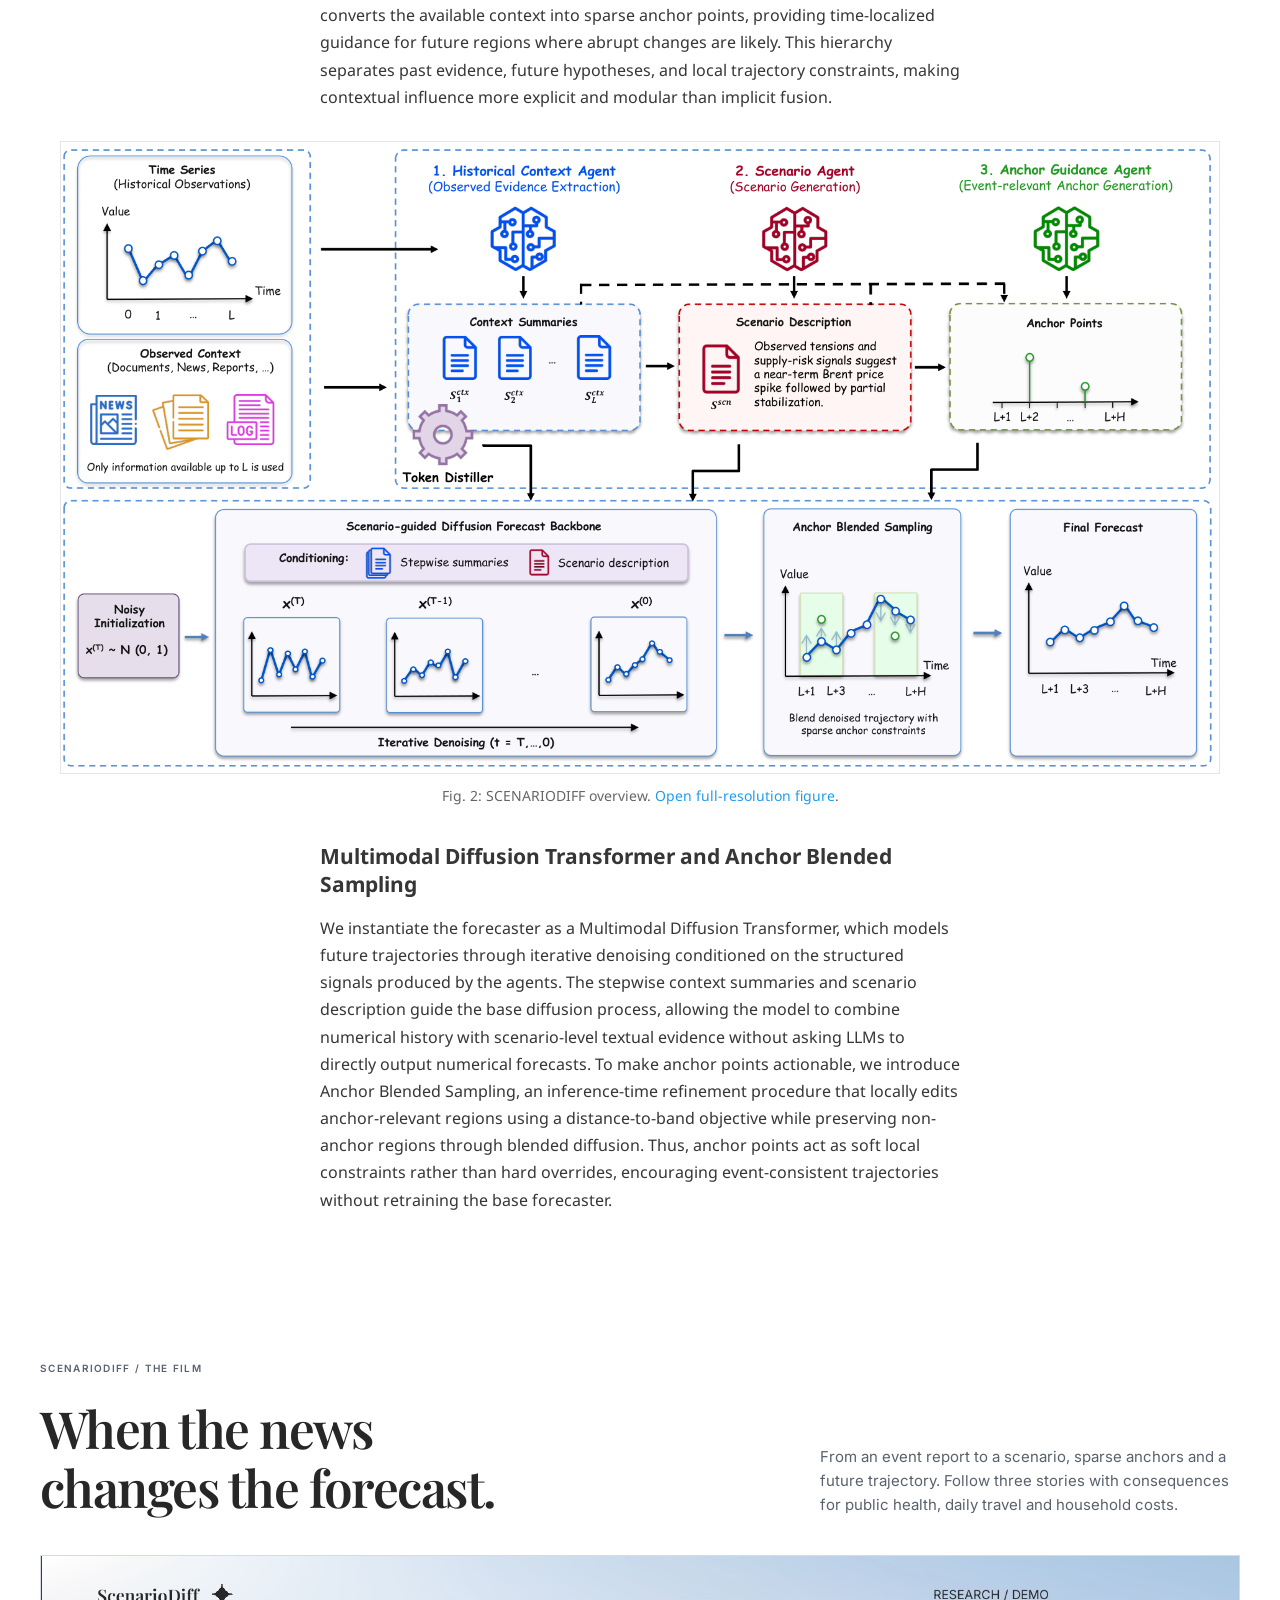
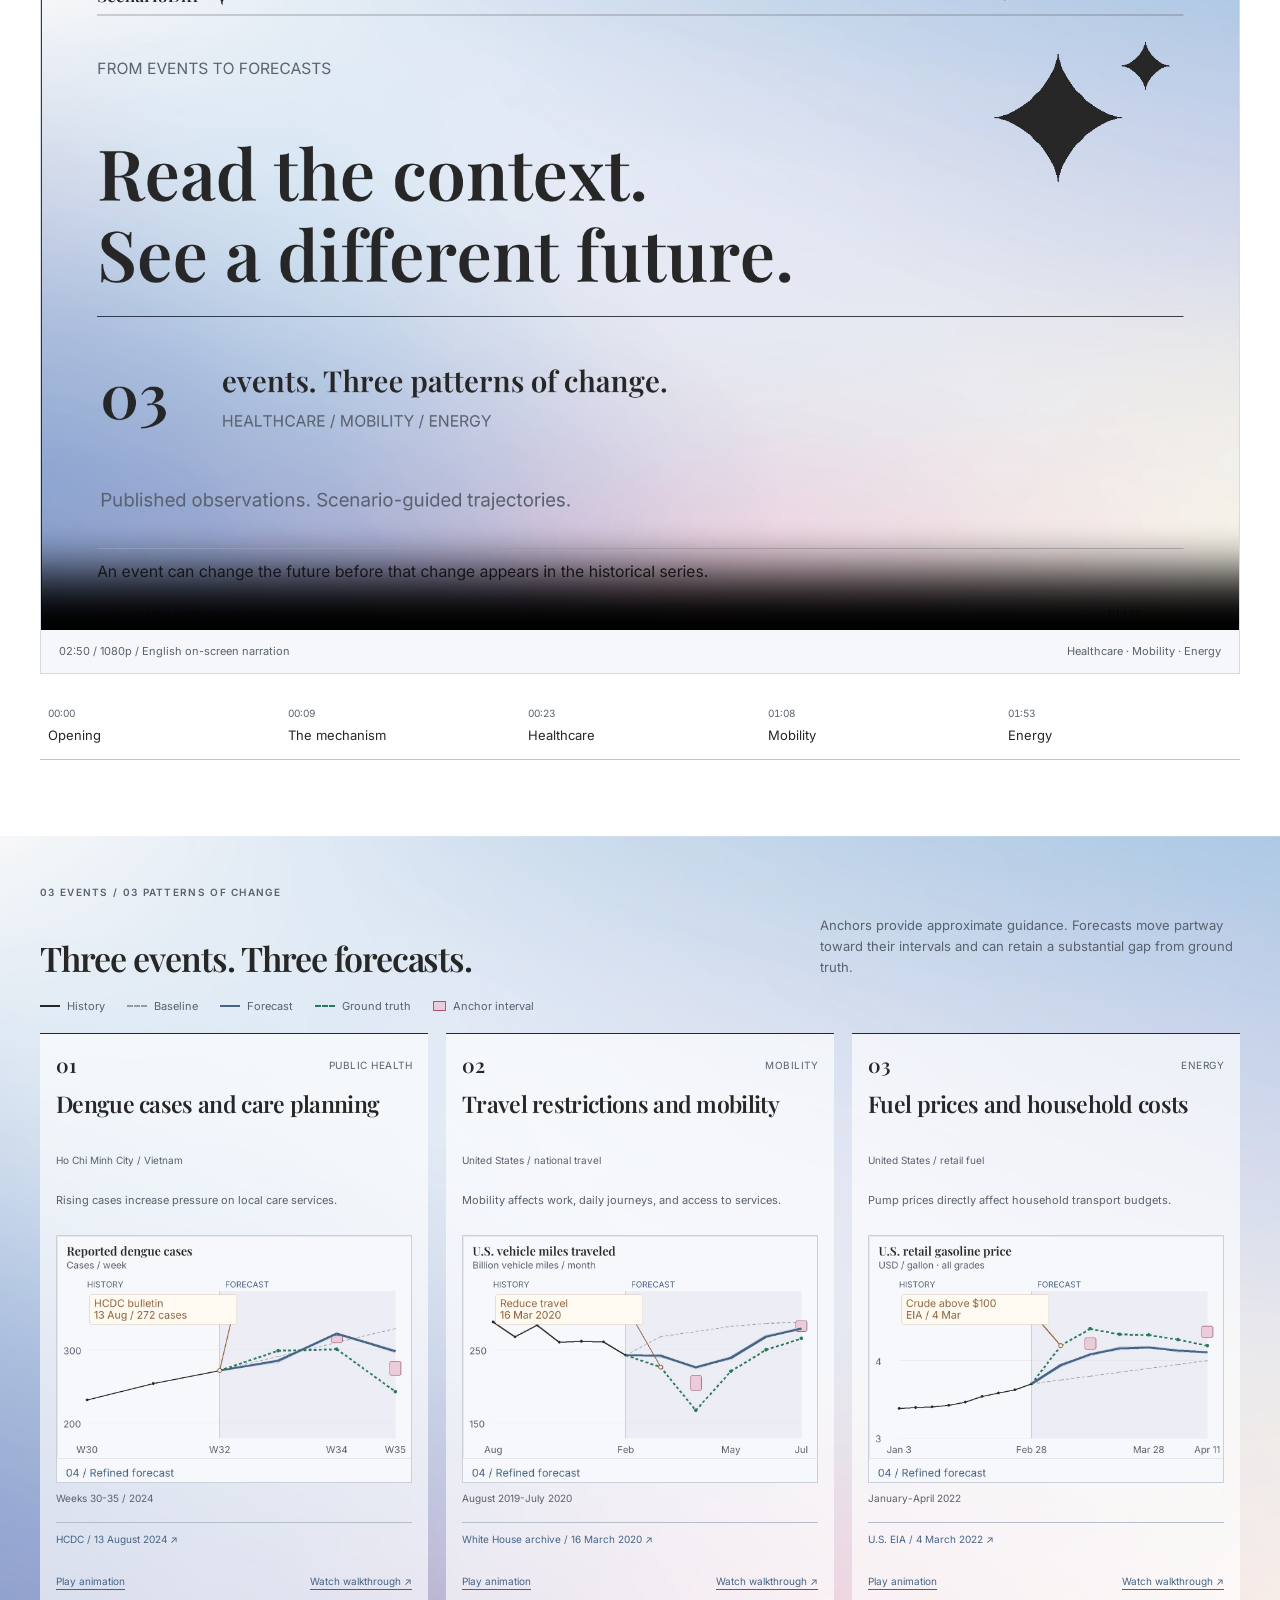
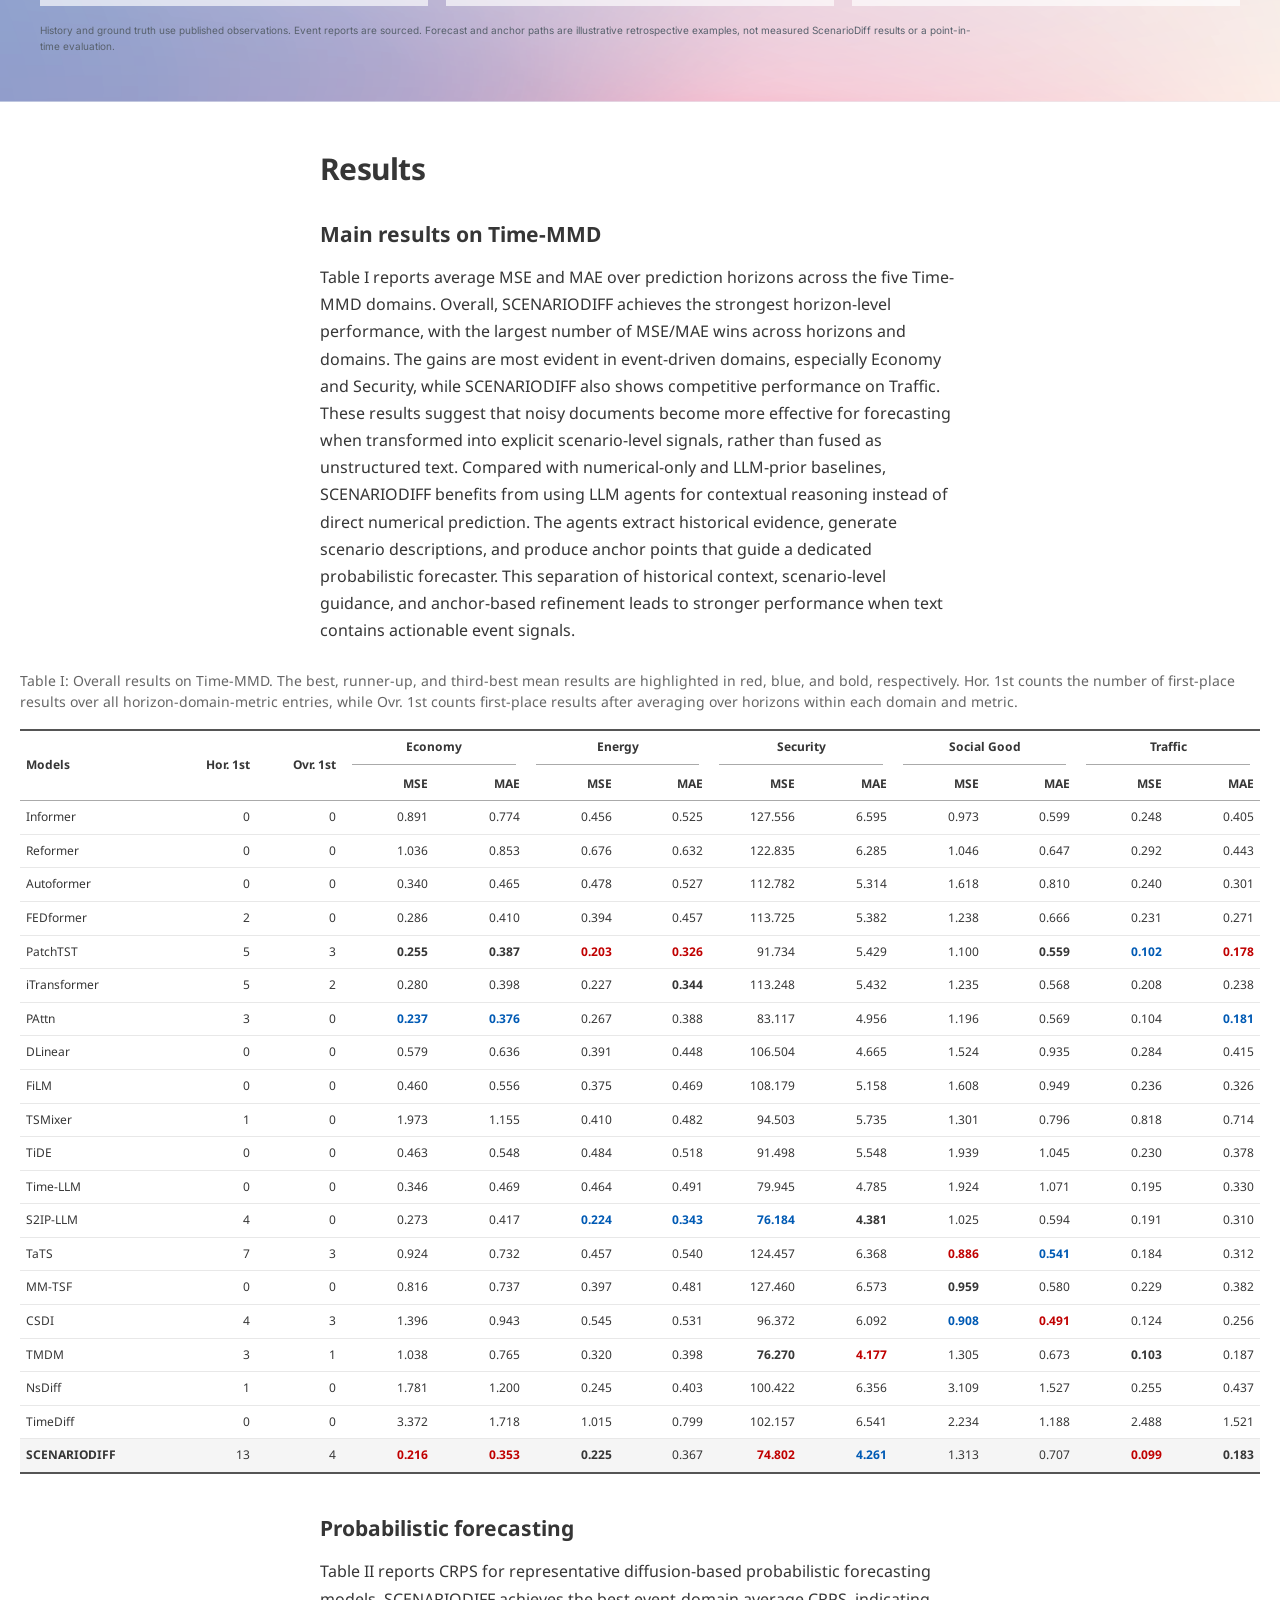
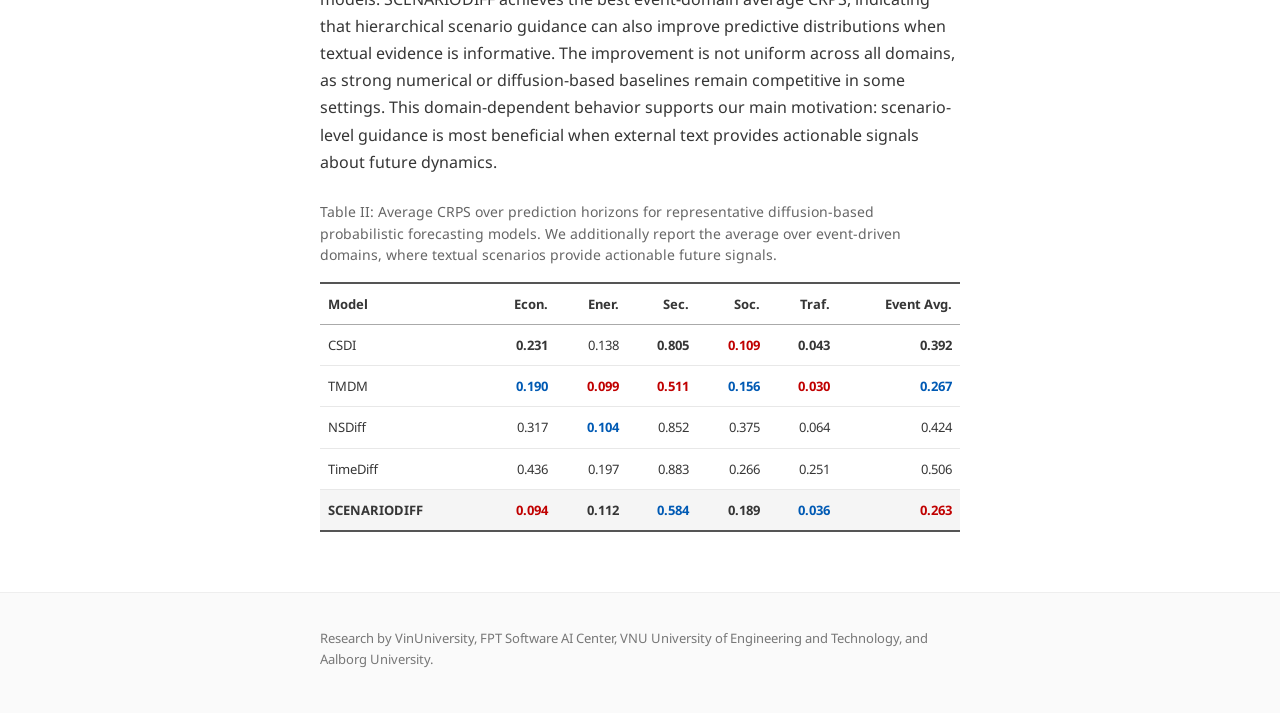
==== commit cb300da1: "Illustrate partial refinement toward approximate anchors" ====
--- a/index.html
+++ b/index.html
@@ -83,7 +83,7 @@
     <section id="examples" class="editorial-demo demo-examples" lang="en">
       <div class="demo-container">
         <p class="demo-eyebrow">03 EVENTS / 03 PATTERNS OF CHANGE</p>
-        <div class="demo-section-heading"><h2>Three events. Three forecasts.</h2><p>Events are marked on the plots. Anchor guidance refines local regions; the forecast retains a visible gap from ground truth.</p></div>
+        <div class="demo-section-heading"><h2>Three events. Three forecasts.</h2><p>Anchors provide approximate guidance. Forecasts move partway toward their intervals and can retain a substantial gap from ground truth.</p></div>
         <div class="examples-legend" aria-label="Chart legend"><span><i class="key-history"></i>History</span><span><i class="key-baseline"></i>Baseline</span><span><i class="key-forecast"></i>Forecast</span><span><i class="key-truth"></i>Ground truth</span><span><i class="key-anchor"></i>Anchor interval</span></div>
         <div class="event-examples" id="event-examples"></div>
         <p class="provenance-note">History and ground truth use published observations. Event reports are sourced. Forecast and anchor paths are illustrative retrospective examples, not measured ScenarioDiff results or a point-in-time evaluation.</p>
